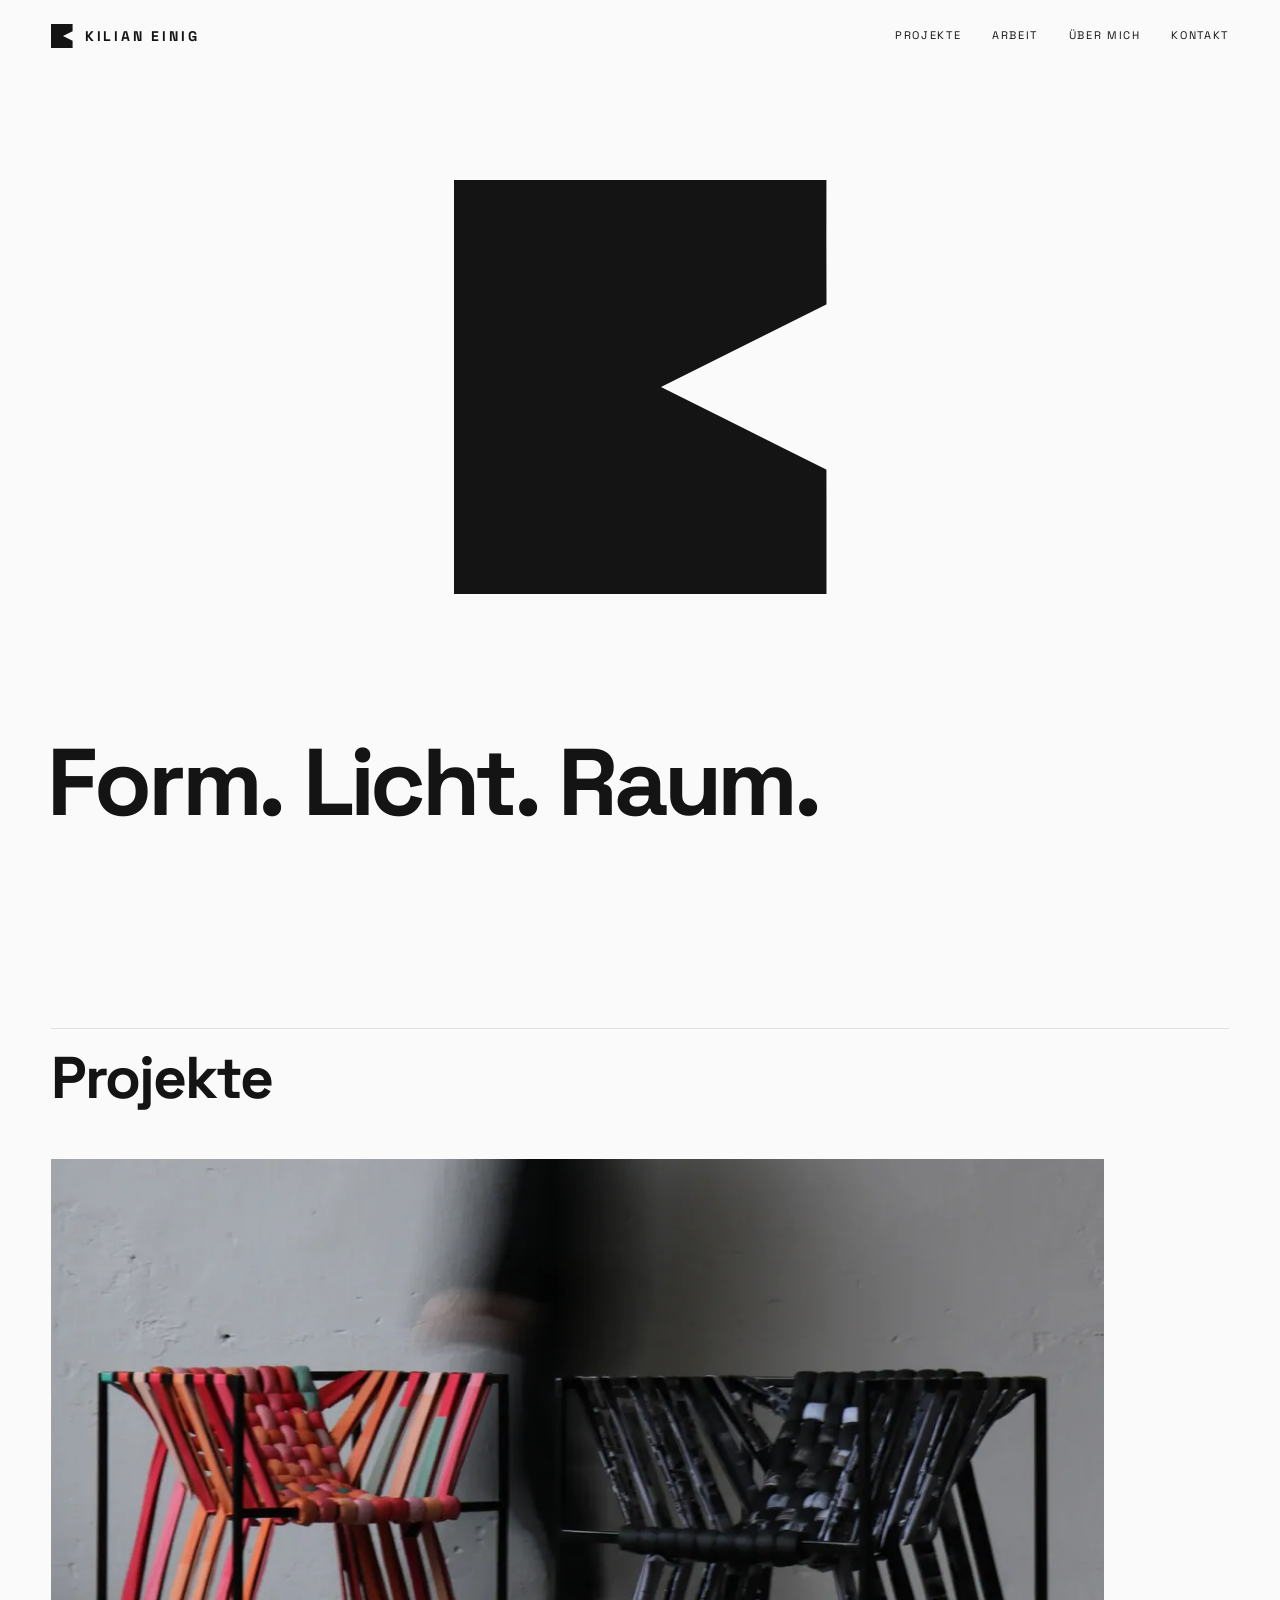
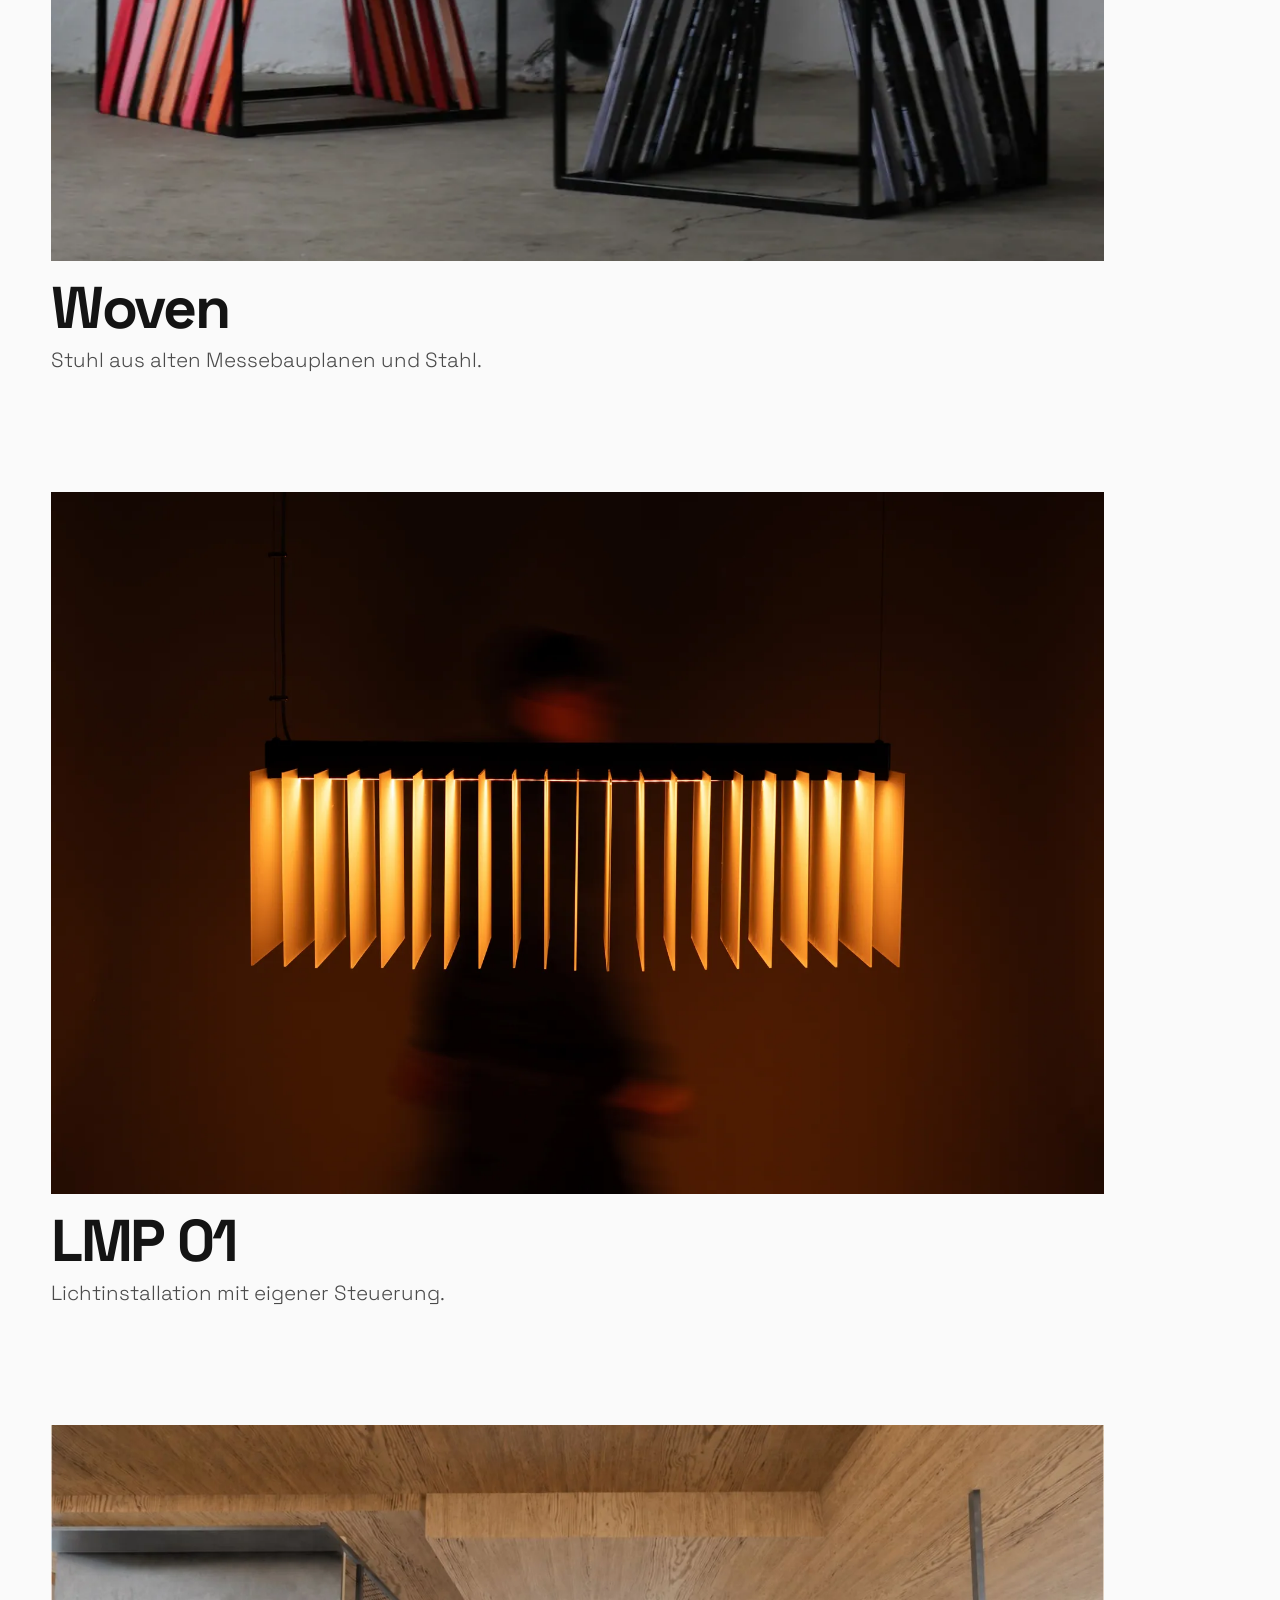
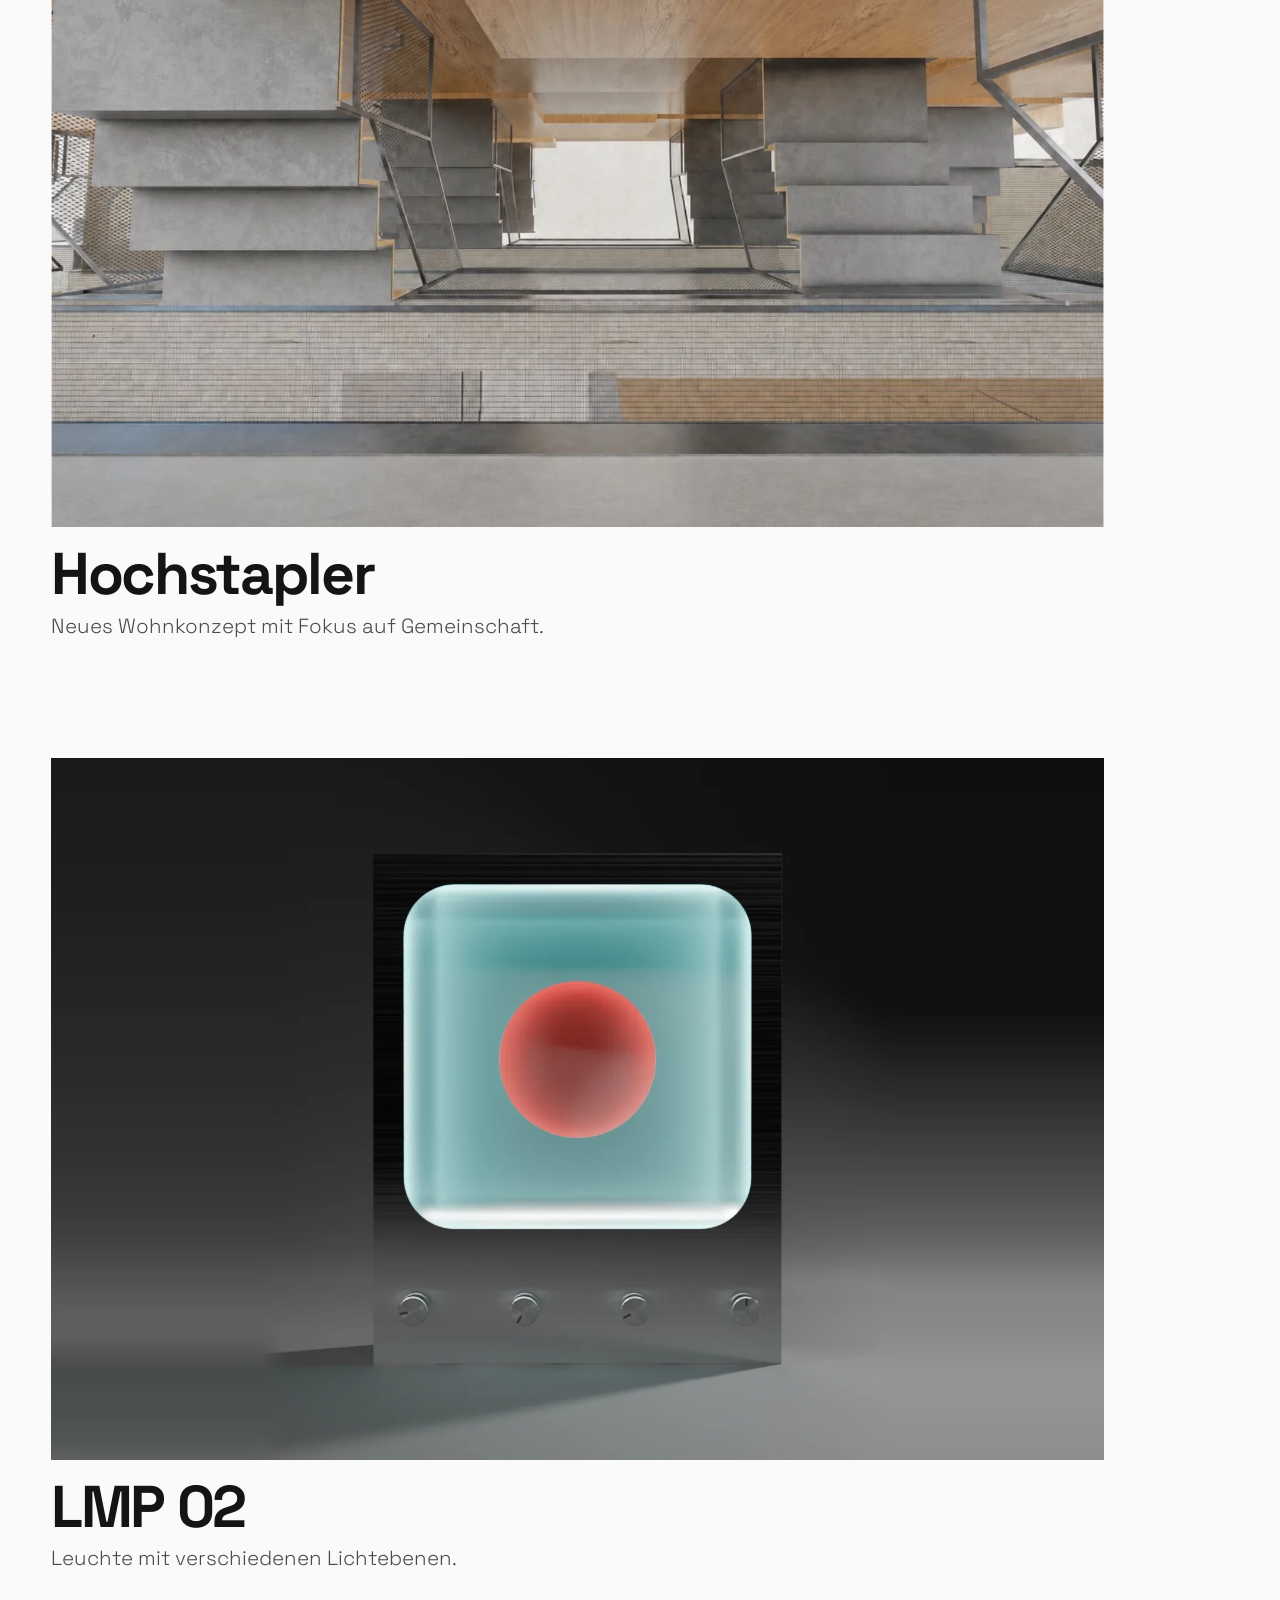
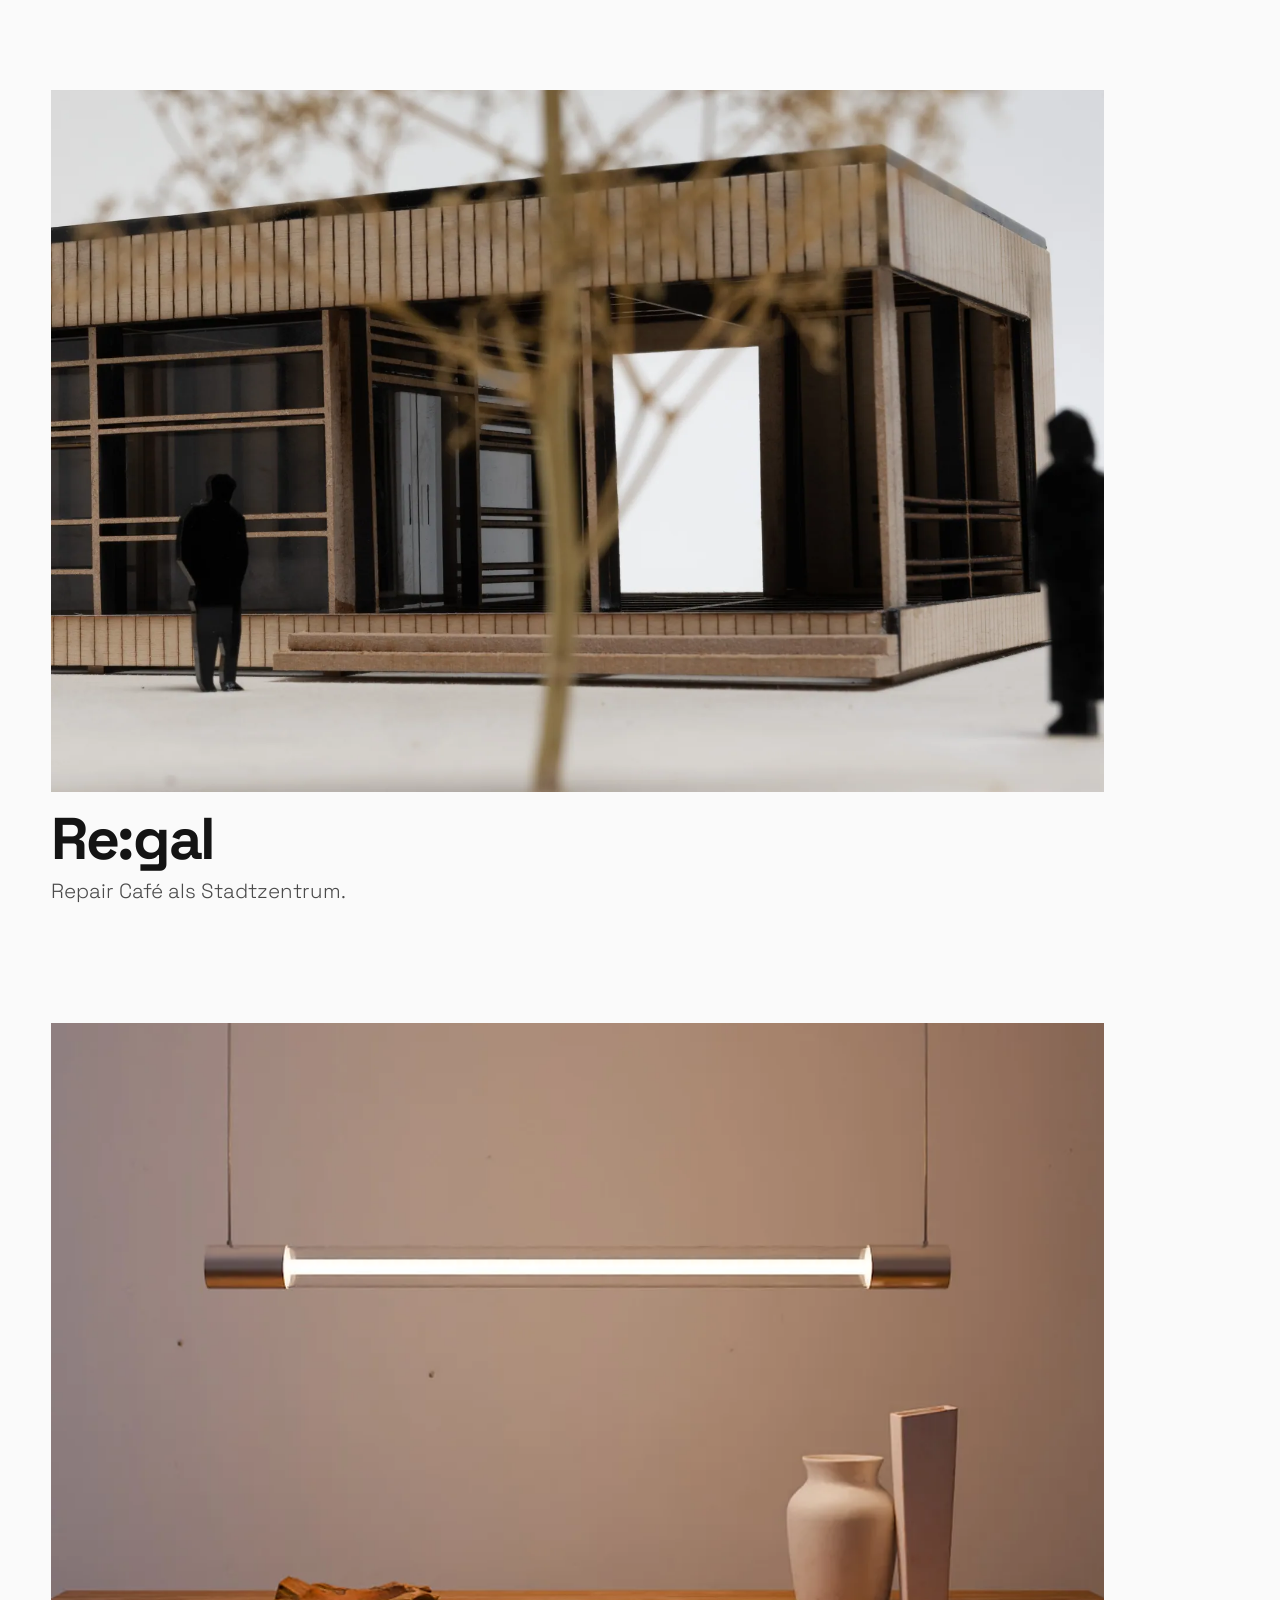
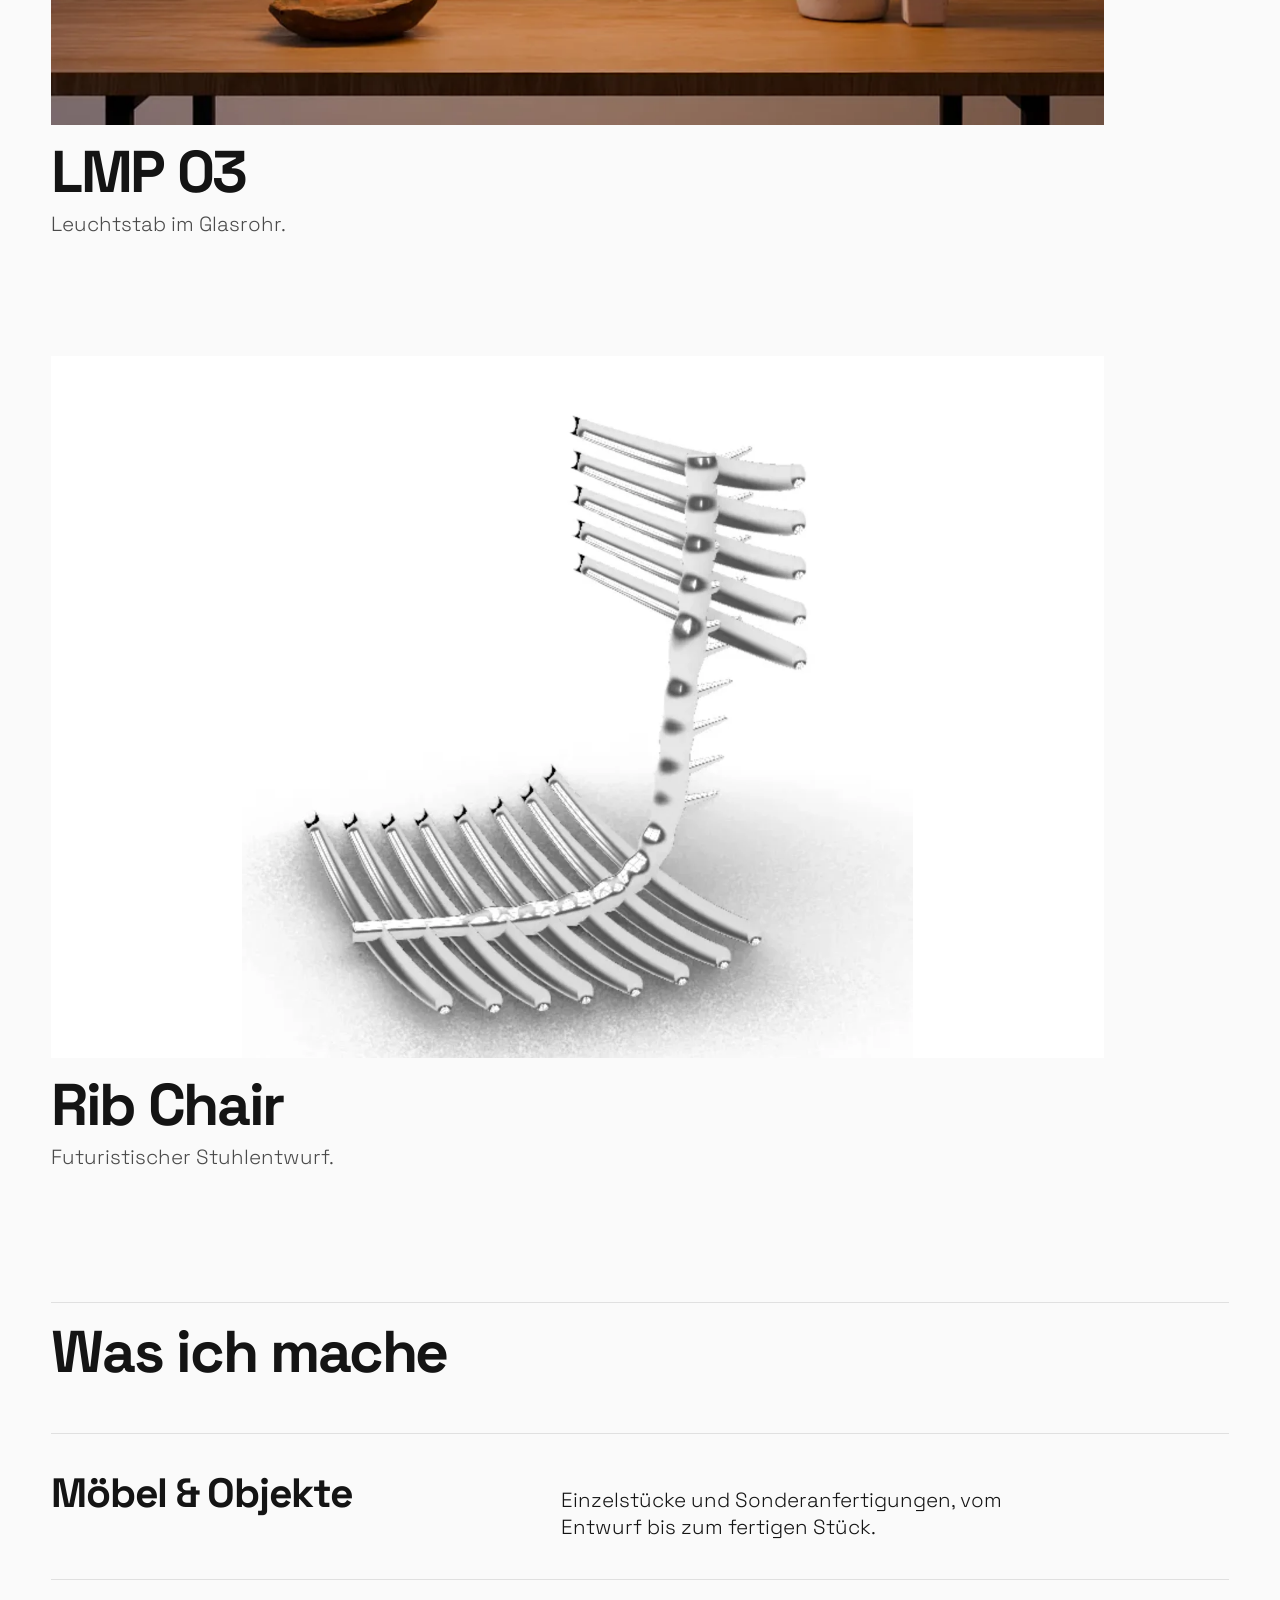
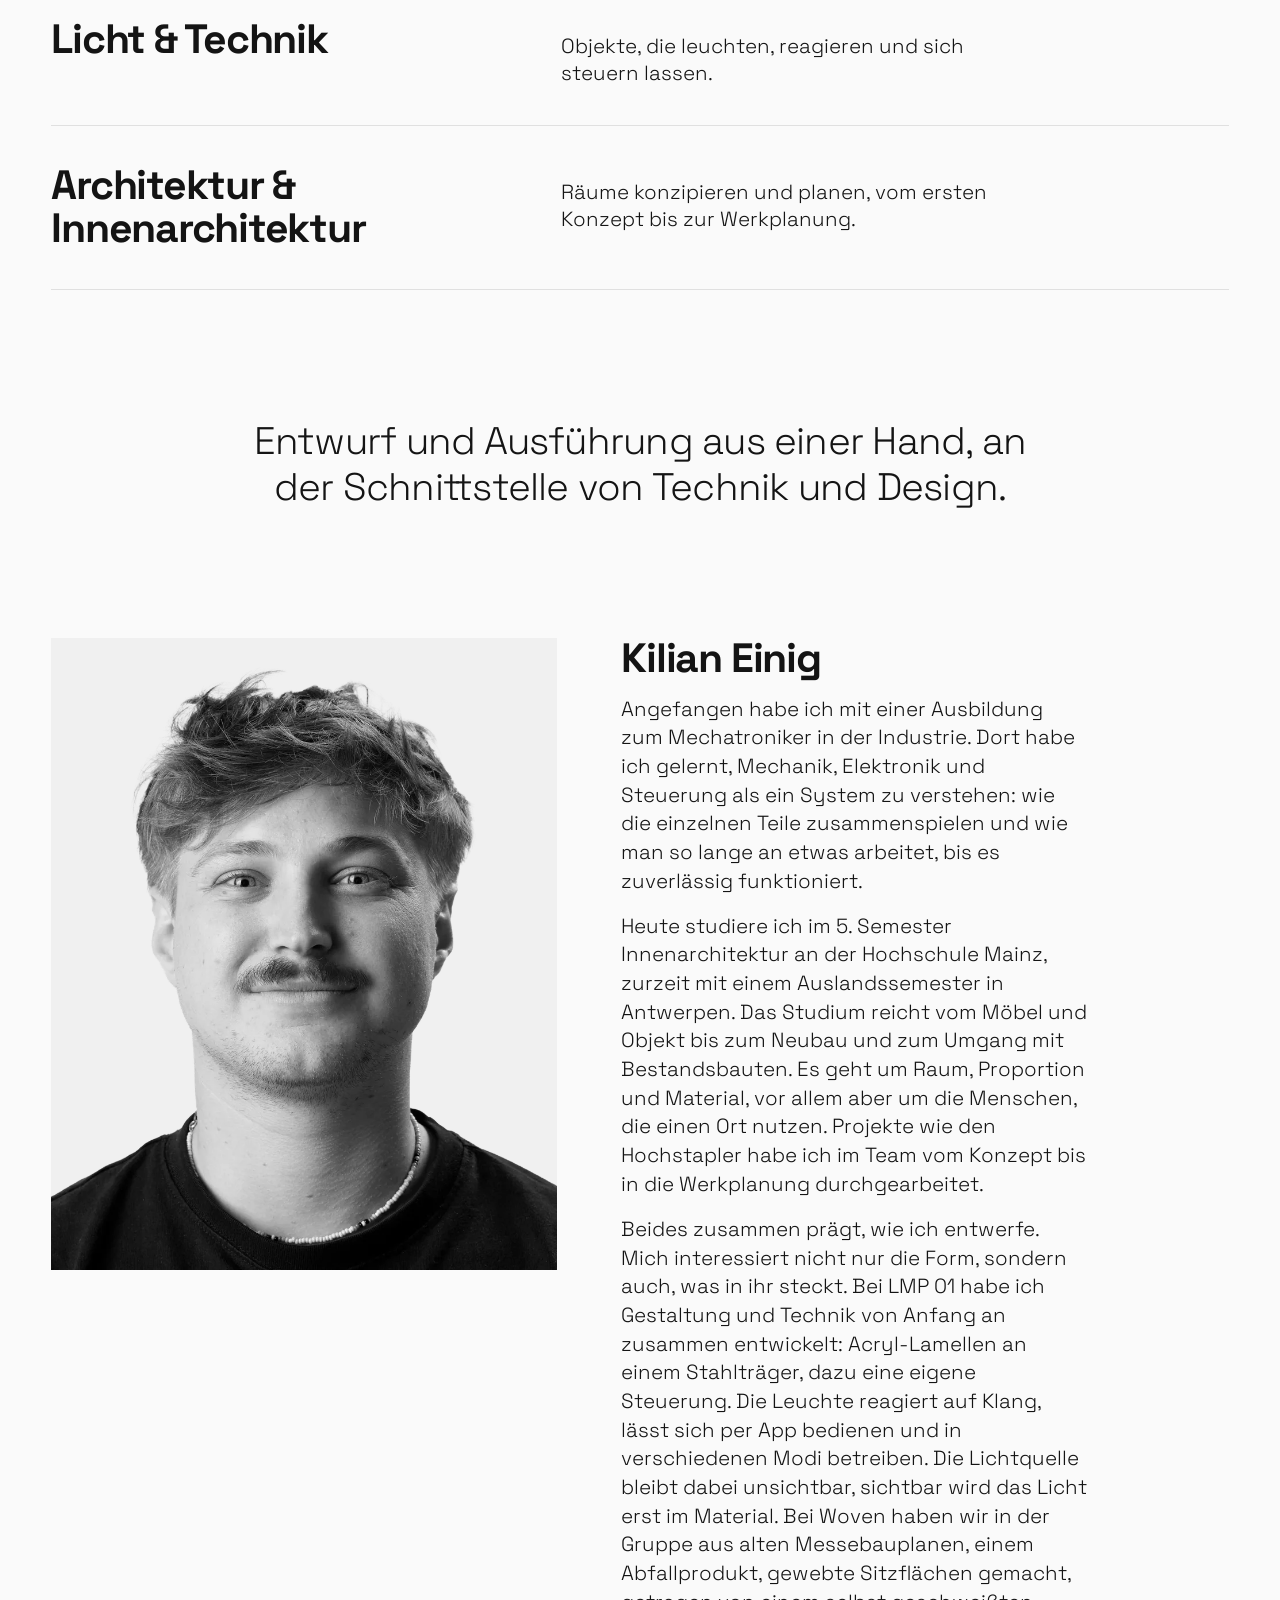
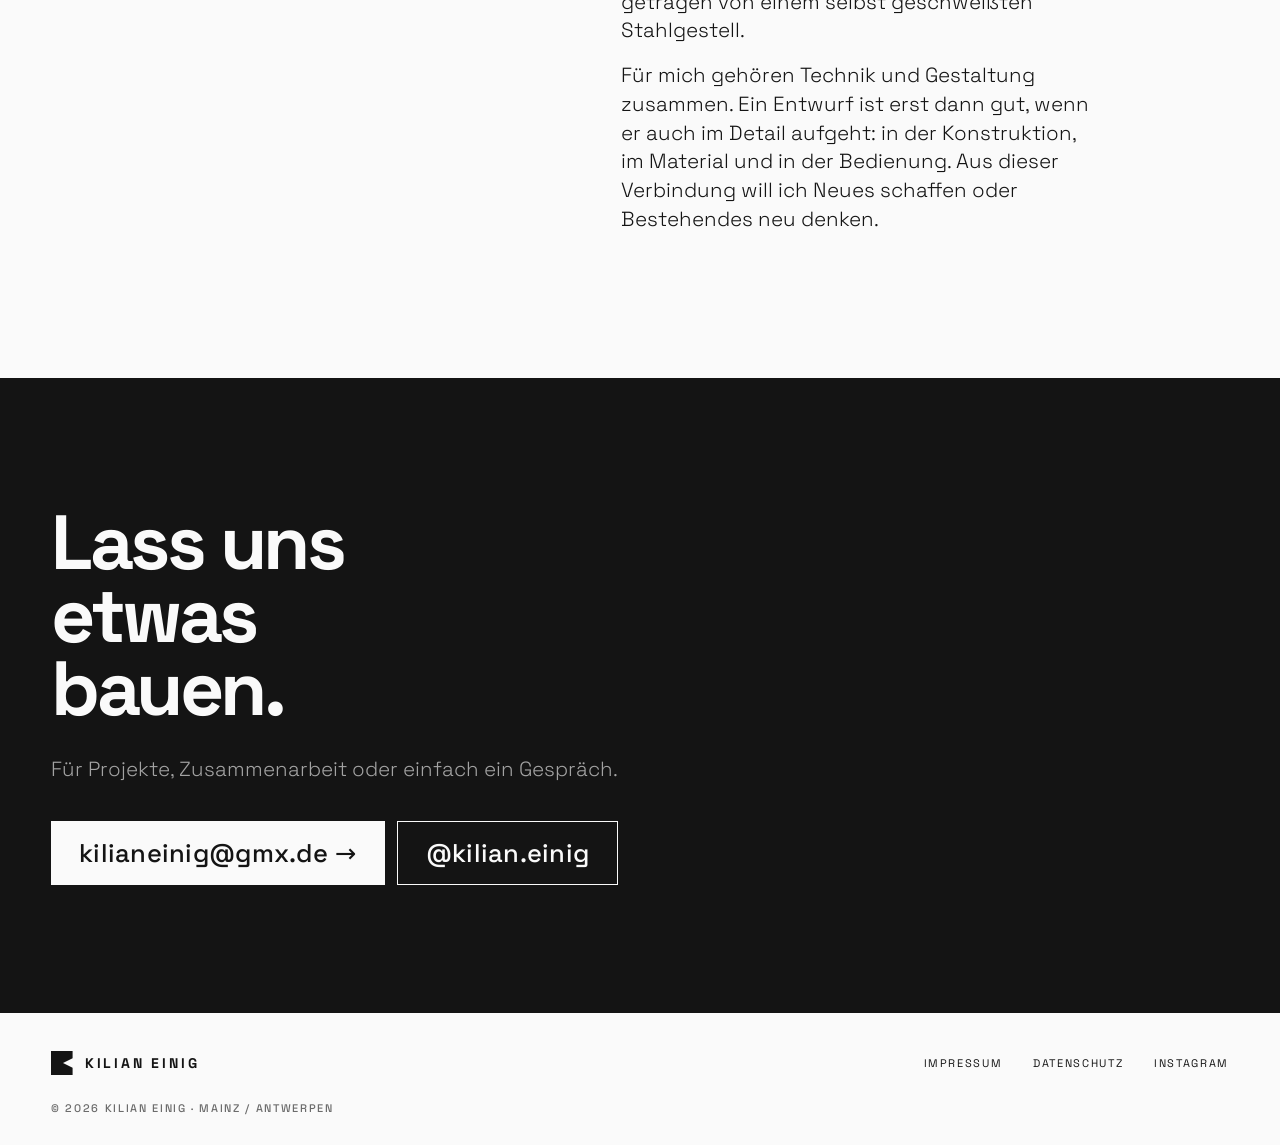
==== index.html @ e7f740f2 "Hauptlogo: Maus deckt eine Chrom-Flaeche unter dem Schwarz auf (Verlauf folgt dem Cursor); kleines L" ====
<!doctype html>
<html lang="de">
<head>
<meta charset="utf-8">
<meta name="viewport" content="width=device-width, initial-scale=1, viewport-fit=cover">
<title>Kilian Einig – Innenarchitektur, Produktdesign & Mechatronik</title>
<meta name="description" content="Kilian Einig – Mechatroniker und Student der Innenarchitektur. Möbel, Leuchten und Räume, vom Entwurf bis ins Detail.">
<link rel="canonical" href="https://kilianeinig.de/">
<meta name="author" content="Kilian Einig">
<meta property="og:type" content="website">
<meta property="og:title" content="Kilian Einig – Innenarchitektur, Produktdesign & Mechatronik">
<meta property="og:url" content="https://kilianeinig.de/">
<meta property="og:site_name" content="Kilian Einig">
<meta property="og:description" content="Möbel, Leuchten und Räume, vom Entwurf bis ins Detail.">
<meta property="og:image" content="https://kilianeinig.de/img/woven-detail.webp">
<meta property="og:locale" content="de_DE">
<meta name="theme-color" content="#FAFAFA">
<meta name="google-site-verification" content="kuIJzWjY-RuJxqAMOksRUJtV9woZFyFK2RjqSHTH9n8">
<link rel="icon" type="image/png" sizes="32x32" href="/img/favicon-32.png?v=3">
<link rel="icon" type="image/png" sizes="192x192" href="/img/icon-192.png?v=3">
<link rel="shortcut icon" href="/favicon.ico?v=3">
<link rel="apple-touch-icon" sizes="180x180" href="/apple-touch-icon.png?v=3">
<link rel="manifest" href="site.webmanifest">
<link rel="preload" href="fonts/SpaceGrotesk-700.woff2" as="font" type="font/woff2" crossorigin>
<script type="application/ld+json">
{"@context":"https://schema.org","@graph":[
{"@type":"WebSite","@id":"https://kilianeinig.de/#website","url":"https://kilianeinig.de/","name":"Kilian Einig","inLanguage":"de"},
{"@type":"Person","@id":"https://kilianeinig.de/#person","name":"Kilian Einig","url":"https://kilianeinig.de/","image":"https://kilianeinig.de/img/portrait.webp","email":"mailto:kilianeinig@gmx.de",
"jobTitle":["Mechatroniker","Student der Innenarchitektur"],
"description":"Mechatroniker und Student der Innenarchitektur. Möbel, Leuchten und Räume, vom Entwurf bis ins Detail.",
"knowsAbout":["Innenarchitektur","Produktdesign","Möbeldesign","Lichtdesign","Mechatronik"],
"sameAs":["https://www.instagram.com/kilian.einig/"]}
]}
</script>
<link rel="stylesheet" href="css/style.css">
<noscript><style>.mark-wrap::before,.mark-wrap::after{display:none}</style></noscript>
</head>
<body data-page="home">
<a class="skip" href="#main">Zum Inhalt springen</a>

<header class="nav" id="top">
  <div class="wrap nav-in">
    <a class="brand" href="#start" aria-label="Kilian Einig, nach oben"><svg viewBox="10 10 90 100" aria-hidden="true"><defs><linearGradient id="chrome" gradientUnits="userSpaceOnUse" x1="10" y1="18" x2="96" y2="104"><stop offset="0" stop-color="#8a929c"/><stop offset=".12" stop-color="#eef3f8"/><stop offset=".24" stop-color="#9fb3c6"/><stop offset=".35" stop-color="#ffffff"/><stop offset=".46" stop-color="#7f8a96"/><stop offset=".55" stop-color="#dcc6e8"/><stop offset=".63" stop-color="#eef3f8"/><stop offset=".74" stop-color="#8f9aa6"/><stop offset=".86" stop-color="#ffffff"/><stop offset="1" stop-color="#aab6c2"/><animateTransform attributeName="gradientTransform" type="translate" from="-55 0" to="55 0" dur="2.6s" repeatCount="indefinite"/></linearGradient></defs><path d="M10,10 H100 V40 L60,60 L100,80 V110 H10 Z"/></svg><span>Kilian Einig</span></a>
    <nav class="links" aria-label="Hauptnavigation"><ul>
      <li><a href="projekte.html">Projekte</a></li>
      <li><a href="#arbeit">Arbeit</a></li>
      <li><a href="#ueber">Über mich</a></li>
      <li><a href="#kontakt">Kontakt</a></li>
    </ul></nav>
  </div>
</header>

<main id="main">
  <!-- 1 · Auftakt -->
  <section class="hero" id="start" aria-labelledby="h-hero">
    <div class="hero-img" id="hero-img">
      <span class="mark-wrap"><svg class="hero-mark" viewBox="10 10 90 100" role="img" aria-label="Logo von Kilian Einig"><defs><radialGradient id="reveal" gradientUnits="userSpaceOnUse" cx="-200" cy="-200" r="30"><stop offset="0" stop-color="#000"/><stop offset=".5" stop-color="#000"/><stop offset="1" stop-color="#fff"/></radialGradient><mask id="revealMask"><rect x="10" y="10" width="90" height="100" fill="url(#reveal)"/></mask></defs><path d="M10,10 H100 V40 L60,60 L100,80 V110 H10 Z" fill="url(#chrome)"/><path class="hm-cover" d="M10,10 H100 V40 L60,60 L100,80 V110 H10 Z" mask="url(#revealMask)"/></svg></span>
    </div>
    <div class="wrap hero-body">
      <div class="hero-copy">
        <h1 id="h-hero"><span class="vh">Kilian Einig – </span><span class="ln">Form.</span><span class="ln">Licht.</span><span class="ln">Raum.</span></h1>
      </div>
    </div>
  </section>

  <!-- 2 · Projekte -->
  <section class="sec wrap" id="projekte" aria-labelledby="h-projekte">
    <h2 class="rule-title" id="h-projekte">Projekte</h2>
    <div class="stack" id="works"></div>
  </section>

  <!-- 3 · Was ich mache -->
  <section class="sec wrap" id="arbeit" aria-labelledby="h-arbeit">
    <h2 class="rule-title" id="h-arbeit">Was ich mache</h2>
    <ul class="felder" id="felder"></ul>
  </section>

  <!-- 4 · Über mich -->
  <section class="sec wrap" id="ueber" aria-labelledby="h-ueber">
    <h2 class="vh" id="h-ueber">Über mich</h2>
    <blockquote class="quote" id="zitat"></blockquote>
    <div class="about">
      <figure><img src="img/portrait.webp" alt="Porträt von Kilian Einig in Schwarzweiß" width="1600" height="1101" loading="lazy" decoding="async"></figure>
      <div class="about-copy">
        <h3>Kilian Einig</h3>
        <div id="about-text"></div>
      </div>
    </div>
  </section>
</main>



<!-- 8 · Kontakt -->
<section class="contact" id="kontakt" aria-labelledby="h-kontakt">
  <div class="wrap">
    <h2 id="h-kontakt"><span class="w">Lass</span> <span class="w">uns</span><br><span class="w">etwas</span><br><span class="w">bauen.</span></h2>
    <p class="contact-sub">Für Projekte, Zusammenarbeit oder einfach ein Gespräch.</p>
    <div class="contact-links">
      <a class="btn btn-light mail" id="mail" href="mailto:kilianeinig@gmx.de">kilianeinig@gmx.de →</a>
      <a class="btn btn-ghost" data-insta="name" href="https://www.instagram.com/kilian.einig/" target="_blank" rel="noopener">@kilian.einig</a>
    </div>
  </div>
</section>

<!-- 9 · Fuß -->
<footer class="foot">
  <div class="wrap foot-in">
    <a class="brand" href="#start"><svg viewBox="10 10 90 100" aria-hidden="true"><path d="M10,10 H100 V40 L60,60 L100,80 V110 H10 Z"/></svg><span>Kilian Einig</span></a>
    <nav class="links legal" aria-label="Rechtliches"><ul>
      <li><a href="impressum.html">Impressum</a></li>
      <li><a href="datenschutz.html">Datenschutz</a></li>
      <li><a data-insta href="https://www.instagram.com/kilian.einig/" target="_blank" rel="noopener">Instagram</a></li>
    </ul></nav>
  </div>
  <p class="wrap foot-line label muted" id="foot"></p>
</footer>

<script src="js/vendor/lenis.min.js"></script>
<script src="js/data.js"></script>
<script src="js/dims.js"></script>
<script src="js/main.js"></script>
</body>
</html>
---- css/style.css ----
/* =========================================================
   Kilian Einig
   Schwarz und Weiß, keine Akzentfarbe. Tiefe entsteht nur aus Schriftgröße und Abstand.
   Eine Schrift: Space Grotesk (lokal, SIL OFL). Das Logo ist die Kerbe.
   ========================================================= */
@font-face{font-family:'Space Grotesk';src:url(../fonts/SpaceGrotesk-300.woff2) format('woff2');font-weight:300;font-display:swap}
@font-face{font-family:'Space Grotesk';src:url(../fonts/SpaceGrotesk-400.woff2) format('woff2');font-weight:400;font-display:swap}
@font-face{font-family:'Space Grotesk';src:url(../fonts/SpaceGrotesk-500.woff2) format('woff2');font-weight:500;font-display:swap}
@font-face{font-family:'Space Grotesk';src:url(../fonts/SpaceGrotesk-700.woff2) format('woff2');font-weight:700;font-display:swap}

:root{
  color-scheme:light;
  --paper:#FAFAFA;      /* Grund */
  --ink:#141414;        /* Schrift, Flächen, Logo */
  --surface:#F0F0F0;    /* Bildgrund vor dem Laden */
  --graphite:#4A4A4A;   /* Fließtext zweite Ebene */
  --stone:#6B6B6B;      /* gedämpfte Labels, 5:1 auf Grund */
  --rule:#E0E0E0;       /* Haarlinien */
  --mist:var(--surface);
  --stage:#141414; --on-stage:#FAFAFA; --on-stage-dim:#A3A3A3;
  --sans:'Space Grotesk',system-ui,-apple-system,'Segoe UI',sans-serif;
  --mono:var(--sans);
  --fs-hero:clamp(56px,8vw,128px);
  --fs-h2:clamp(36px,4.6vw,72px);
  --fs-row:clamp(28px,3.2vw,48px);
  --fs-lead:clamp(19px,1.6vw,24px);
  --fs-body:17px; --fs-small:15px; --fs-meta:11px;
  --gutter:max(16px,4vw); --max:1440px;
  --space-m:clamp(32px,4vw,56px); --space-l:clamp(88px,10vw,160px);
  --ease:cubic-bezier(.16,1,.3,1); --t-ui:200ms;
  --header-h:72px;
}

*{box-sizing:border-box}
html{-webkit-text-size-adjust:100%;scroll-behavior:smooth;scroll-padding-top:var(--header-h)}
html.lenis{scroll-behavior:auto}
body{margin:0;background:var(--paper);color:var(--ink);font:400 var(--fs-body)/1.6 var(--sans);-webkit-font-smoothing:antialiased;overflow-x:hidden}
img,video{display:block;max-width:100%;height:auto}
a{color:inherit}
button{font:inherit;color:inherit}
:focus-visible{outline:2px solid var(--ink);outline-offset:3px}
.wrap{max-width:var(--max);margin:0 auto;padding-left:max(var(--gutter),env(safe-area-inset-left,0px));padding-right:max(var(--gutter),env(safe-area-inset-right,0px))}
.vh{position:absolute;width:1px;height:1px;overflow:hidden;clip:rect(0 0 0 0);white-space:nowrap}
.skip{position:absolute;left:-999px;top:8px;background:var(--ink);color:var(--paper);padding:10px 14px;z-index:30}
.skip:focus{left:8px}
.label,.meta{font:500 var(--fs-meta)/1.4 var(--sans);text-transform:uppercase;letter-spacing:.15em}
.muted{color:var(--stone)}

/* ---------- Kopfleiste ---------- */
.nav{position:fixed;top:0;left:0;right:0;z-index:20;transition:background 300ms var(--ease),border-color 300ms var(--ease);border-bottom:1px solid transparent}
.nav.scrolled{background:rgba(250,250,250,.94);backdrop-filter:blur(12px);-webkit-backdrop-filter:blur(12px);border-bottom-color:var(--rule)}
body:not([data-page="home"]) .nav{position:sticky;background:rgba(250,250,250,.94);backdrop-filter:blur(12px);-webkit-backdrop-filter:blur(12px)}
.nav-in{height:var(--header-h);display:flex;align-items:center;gap:clamp(16px,3vw,40px)}
.brand{display:inline-flex;align-items:center;gap:12px;margin-right:auto;text-decoration:none;font-weight:700;text-transform:uppercase;letter-spacing:.2em;font-size:14px;min-height:44px}
.brand svg{height:24px;width:auto;fill:currentColor;flex:none}
/* Chrom beim Darüberfahren: das Logo wird zur Spiegelfolie, ein Lichtstreifen wandert hindurch */

.links ul{display:flex;gap:clamp(16px,2.4vw,36px);list-style:none;margin:0;padding:0}
.links a{position:relative;display:inline-flex;align-items:center;min-height:44px;text-decoration:none;font-size:11px;font-weight:400;text-transform:uppercase;letter-spacing:.15em}
.links a::after{content:"";position:absolute;left:0;right:.15em;bottom:12px;height:1px;background:currentColor;transform:scaleX(0);transform-origin:left;transition:transform 300ms var(--ease)}
.links a:hover::after,.links a[aria-current]::after{transform:scaleX(1)}
@media (max-width:860px){.nav .links li:not(:first-child):not(:last-child){display:none}.nav-in{gap:20px}}
@media (max-width:420px){.brand{letter-spacing:.14em;font-size:12px;gap:10px}.brand svg{height:20px}.nav-in{gap:16px}}

/* ---------- Auftakt ----------
   Bild unter der Kopfleiste, darunter Überschrift und Kerbe auf einer Linie. Alles passt in den ersten Bildschirm. */
.hero{min-height:100svh;display:flex;flex-direction:column;padding-top:var(--header-h)}
.hero-img{position:relative;flex:1 1 auto;min-height:280px;max-height:70svh;background:var(--paper);overflow:hidden}
/* Auftakt: groß nur das Logo, das sich von der Mitte aus öffnet. Der Name steht schon in der Kopfzeile. */
.hero-img{display:grid;place-items:center}
.hero-mark{display:block;height:clamp(150px,46svh,440px);width:auto;fill:var(--ink)}
.hm-cover{fill:var(--ink)}
/* Zwei Blenden in Papierfarbe geben das Logo von der Mitte aus frei (nur transform, läuft flüssig) */
.mark-wrap{position:relative;display:block}
.mark-wrap::before,.mark-wrap::after{content:"";position:absolute;z-index:1;left:-8%;right:-8%;height:calc(58% + 2px);background:var(--paper);transform:scaleY(0);will-change:transform}
.mark-wrap::before{top:-8%;transform-origin:50% 0}
.mark-wrap::after{bottom:-8%;transform-origin:50% 100%}
.hero-pause{position:absolute;z-index:2;right:max(var(--gutter),env(safe-area-inset-right,0px));bottom:16px;min-height:44px;padding:0 14px;border:1px solid var(--ink);background:var(--paper);cursor:pointer}
.hero-pause:hover{background:var(--ink);color:var(--paper)}
@keyframes settle{from{transform:scale(1.06)}}
.hero-body{display:flex;align-items:stretch;justify-content:space-between;gap:24px;padding-top:clamp(16px,2vw,24px);padding-bottom:clamp(28px,4vw,56px);width:100%}
.hero-copy{min-width:0;display:flex;flex-direction:column}
.hero .label{margin:0}
.hero h1{margin:14px 0 0 -.04em;font-size:clamp(56px,7.4vw,128px);font-weight:700;letter-spacing:-.045em;line-height:.9}
.hero h1 .ln{display:inline-block;margin-right:.22em}
.hero-cta{display:flex;flex-wrap:wrap;align-items:center;gap:16px 28px;margin-top:clamp(20px,2.4vw,32px)}
@media (max-width:760px){
  .hero{min-height:0}
  .hero-img{flex:none;height:46svh;max-height:none}
  .hero-mark{height:min(30svh,64vw)}
  .hero h1 .ln{display:block}
}

.btn{display:inline-flex;align-items:center;min-height:52px;padding:0 24px;background:var(--ink);color:var(--paper);text-decoration:none;font-weight:500;font-size:15px;letter-spacing:.01em;transition:background var(--t-ui),color var(--t-ui)}
.btn:hover{background:#333}
.btn-light{background:var(--paper);color:var(--ink)}
.btn-light:hover{background:#dcdcdc}
.tlink{display:inline-flex;align-items:center;min-height:44px;font-size:15px;text-decoration:underline;text-underline-offset:4px;text-decoration-thickness:1px}
.tlink:hover{text-decoration-thickness:2px}

/* ---------- Abschnitte ---------- */
.sec{padding-block:var(--space-l) 0}
.sec-head{display:flex;flex-wrap:wrap;align-items:baseline;justify-content:space-between;gap:12px 24px;margin-bottom:var(--space-m)}
.sec-head h2,.rule-title{margin:0;font-size:var(--fs-h2);font-weight:700;letter-spacing:-.035em;line-height:1}
.count{margin:0;font-size:var(--fs-lead);font-weight:300}
a.count{font-weight:400}
.rule-title{border-top:1px solid var(--rule);padding-top:20px;margin-bottom:var(--space-m)}

/* ---------- Projekte auf der Startseite: groß, eins nach dem anderen ---------- */
.stack{display:flex;flex-direction:column;gap:clamp(72px,9vw,140px)}
.big{display:block;text-decoration:none}
.big-ph{position:relative;overflow:hidden;background:var(--surface);aspect-ratio:3 / 2;width:min(100%,calc(78svh * 1.5))}
.big-ph img{width:100%;height:100%;transition:transform 900ms var(--ease)}
.big:hover .big-ph img{transform:scale(1.03)}
.big-cap{display:grid;row-gap:6px;padding-top:18px;width:min(100%,calc(78svh * 1.5))}
.big-cap h3{margin:0;font-size:var(--fs-h2);font-weight:700;letter-spacing:-.04em;line-height:1}
.big-kurz{margin:0;font-weight:300;font-size:var(--fs-lead);color:var(--graphite)}
.big:hover h3{text-decoration:underline;text-decoration-thickness:3px;text-underline-offset:6px}

/* ---------- Was ich mache: Titel und ein starker Satz ---------- */
.felder{list-style:none;margin:0;padding:0}
.feld{display:grid;grid-template-columns:minmax(0,5fr) minmax(0,7fr);gap:12px 32px;align-items:baseline;padding-block:clamp(28px,3vw,44px);border-bottom:1px solid var(--rule)}
.felder .feld:first-child{border-top:1px solid var(--rule)}
.feld h3{margin:0;font-size:var(--fs-row);font-weight:700;letter-spacing:-.03em;line-height:1.05}
.feld-text{margin:0;font-size:var(--fs-lead);font-weight:300;line-height:1.3;max-width:34ch}
@media (max-width:760px){.feld{grid-template-columns:1fr}}

/* ---------- Über mich ---------- */
.quote{margin:0 auto var(--space-l);max-width:800px;text-align:center}
.quote p{margin:0;font-size:clamp(28px,3vw,48px);font-weight:300;letter-spacing:-.02em;line-height:1.2;text-wrap:balance}
.about{display:grid;grid-template-columns:minmax(0,5fr) minmax(0,6fr);gap:clamp(24px,5vw,80px);align-items:start}
.about figure{margin:0;background:var(--surface)}
.about figure img{width:100%;aspect-ratio:4/5;object-fit:cover;object-position:59% 30%;filter:grayscale(1)}
.about-copy h3{margin:0 0 16px;font-size:var(--fs-row);font-weight:700;letter-spacing:-.03em;line-height:1}
.about-copy p{margin:0 0 .8em;font-weight:300;font-size:var(--fs-lead);line-height:1.4;max-width:36ch}
.chips-title{margin:28px 0 10px}
.chips{display:flex;flex-wrap:wrap;gap:8px;list-style:none;margin:0;padding:0}
.chips li{border:1px solid var(--ink);padding:9px 14px}
@media (max-width:760px){.about{grid-template-columns:1fr}}

/* ---------- Projektübersicht ---------- */
.ov-head{display:flex;flex-wrap:wrap;align-items:baseline;justify-content:space-between;gap:12px 24px;padding-block:clamp(40px,6vw,88px) var(--space-m)}
.ov-head h1{margin:0;font-size:clamp(56px,9vw,148px);font-weight:700;letter-spacing:-.05em;line-height:.9}
.overview{display:grid;grid-template-columns:repeat(3,minmax(0,1fr));gap:clamp(32px,4vw,56px) 24px;padding-bottom:var(--space-l)}
.tile{display:block;text-decoration:none;min-width:0}
.tile-ph{position:relative;aspect-ratio:3 / 2;overflow:hidden;background:var(--surface)}
.tile-ph img{width:100%;height:100%;transition:transform 700ms var(--ease)}
.tile:hover .tile-ph img{transform:scale(1.04)}
.tile-cap{display:flex;justify-content:space-between;align-items:baseline;gap:12px;padding-top:14px}
.tile-cap h2,.tile-cap h3{margin:0;font-size:clamp(22px,2vw,30px);font-weight:700;letter-spacing:-.03em;line-height:1.1}
.tile-cap .label{margin:0;white-space:nowrap}
.tile-kurz{margin:6px 0 0;font-weight:300;color:var(--graphite)}
.tile:hover h2,.tile:hover h3{text-decoration:underline;text-decoration-thickness:2px;text-underline-offset:4px}
@media (max-width:900px){.overview{grid-template-columns:repeat(2,minmax(0,1fr))}}
@media (max-width:520px){#works.overview{grid-template-columns:1fr;gap:40px}#works .tile-cap{flex-direction:row;align-items:baseline}#works .tile-cap h3{font-size:22px}#works .tile-kurz{font-size:16px}
.overview{gap:28px 12px}.tile-cap{flex-direction:column;gap:4px;padding-top:10px}.tile-cap h2,.tile-cap h3{font-size:19px}.tile-kurz{font-size:14px}}

/* ---------- Kontakt ---------- */
.contact{background:var(--ink);color:var(--paper);padding-block:var(--space-l);margin-top:var(--space-l)}
.contact h2{margin:0;font-size:clamp(48px,6vw,96px);font-weight:700;letter-spacing:-.045em;line-height:.95}
.contact h2 .w{display:inline-block}
.contact-sub{margin:28px 0 36px;font-weight:300;font-size:var(--fs-lead);color:var(--on-stage-dim)}
.contact-links{display:flex;flex-wrap:wrap;gap:12px}
.btn-ghost{background:transparent;color:var(--paper);border:1px solid var(--paper);min-height:64px;padding:0 28px;font-size:clamp(18px,2vw,26px)}
.btn-ghost:hover{background:var(--paper);color:var(--ink)}
.contact .mail{min-height:64px;padding:0 28px;font-size:clamp(18px,2vw,26px);overflow-wrap:anywhere}
.contact :focus-visible{outline-color:var(--paper)}

/* ---------- Fuß ---------- */
.foot{background:var(--paper)}
.foot-in{display:flex;flex-wrap:wrap;align-items:center;justify-content:space-between;gap:12px 32px;padding-block:28px 8px}
.foot .brand{margin-right:0}
.foot-line{margin:0 auto;padding-block:8px 28px}

/* ---------- Projektseite ---------- */
.pp-head{padding-block:clamp(24px,4vw,56px) var(--space-m)}
.pp-kurz{font-weight:300}
.back{display:inline-flex;align-items:center;min-height:44px;font-size:var(--fs-small);color:var(--graphite);text-decoration:none}
.back:hover{color:var(--ink);text-decoration:underline}
.pp-title{margin:clamp(12px,2vw,24px) 0 0 -.04em;font-size:clamp(56px,11vw,176px);font-weight:700;letter-spacing:-.06em;line-height:.88;overflow:hidden;padding-bottom:.04em;overflow-wrap:anywhere}
.pp-title>span{display:inline-block}
.pp-kurz{margin:clamp(12px,2vw,24px) 0 0;font-size:var(--fs-lead);line-height:1.3;color:var(--graphite);max-width:40ch}
.pp-hero{margin:0;position:relative;background:var(--paper);overflow:hidden}
.pp-hero img{width:100%;max-height:86svh;object-fit:contain}
.pp-hero.light{background:var(--paper)}
.pp-hero.light img{object-fit:contain}
.blabel{position:absolute;left:12px;top:12px;background:var(--paper);padding:6px 8px;z-index:1}
.pp-body{display:grid;grid-template-columns:minmax(0,4fr) minmax(0,7fr);gap:var(--space-m) clamp(24px,5vw,80px);padding-block:var(--space-l);align-items:start}
.pp-body dl{margin:0}
.pp-body dl div{border-top:1px solid var(--ink);padding:10px 0 18px}
.pp-body dt{color:var(--stone)}
.pp-body dd{margin:4px 0 0;font-size:var(--fs-small);line-height:1.45}
.pp-body .txt p{margin:0 0 1em;max-width:62ch}
.pp-body .txt p:first-child{font-size:clamp(19px,1.6vw,23px);line-height:1.45;letter-spacing:-.01em}
.pp-body .hinweis{font-size:var(--fs-small);color:var(--graphite)}
@media (max-width:760px){.pp-body{grid-template-columns:1fr}.pp-body .txt{order:-1}}

.steps{list-style:none;margin:0 0 var(--space-l);padding:0;display:grid;grid-template-columns:repeat(3,minmax(0,1fr));gap:24px}
.steps li{min-width:0}
.steps img{width:100%;aspect-ratio:4/5;object-fit:cover;background:var(--mist)}
.steps h3{margin:14px 0 6px;font-size:clamp(22px,2vw,28px);font-weight:500;letter-spacing:-.025em;line-height:1.1}
.steps h3 span{font:400 var(--fs-meta)/1 var(--mono);color:var(--stone);margin-right:10px;vertical-align:middle}
.steps p{margin:0;font-size:var(--fs-small);color:var(--graphite);max-width:36ch}
@media (max-width:760px){.steps{grid-template-columns:1fr;gap:var(--space-m)}}

.gal{display:grid;grid-template-columns:repeat(2,minmax(0,1fr));gap:24px;align-items:start;padding-bottom:var(--space-l)}
.gal figure{margin:0;min-width:0}
.gal figure.wide{grid-column:1 / -1}
.gal button{display:block;width:100%;padding:0;border:0;background:var(--mist);cursor:zoom-in;overflow:hidden}
.gal img,.gal video{width:100%}
.gal figcaption{margin-top:10px;font-size:var(--fs-small);color:var(--stone)}
@media (max-width:760px){.gal{grid-template-columns:1fr}}

dialog.lb{padding:0;border:0;background:transparent;max-width:none;max-height:none;width:100vw;height:100svh;margin:0}
dialog.lb::backdrop{background:rgba(8,7,6,.94)}
dialog.lb[open]{display:grid;place-items:center}
dialog.lb img{max-width:min(94vw,1800px);max-height:84svh;width:auto;height:auto;object-fit:contain}
dialog.lb p{color:var(--on-stage-dim);margin:14px 16px 0;text-align:center}
dialog.lb .x{position:fixed;right:16px;top:16px;min-width:44px;min-height:44px;padding:0 14px;border:1px solid var(--on-stage);background:transparent;color:var(--on-stage);cursor:pointer}
dialog.lb .x:focus-visible{outline-color:var(--on-stage)}

/* Bühne für die Licht-Projekte */
.stage-dark{background:var(--stage);color:var(--on-stage);position:relative;overflow:hidden}
.lamellen{height:clamp(360px,52vw,620px);touch-action:pan-y;cursor:crosshair;margin-bottom:var(--space-l)}
.lamellen canvas{position:absolute;inset:0;width:100%;height:100%}
.lamellen .hint{position:absolute;left:clamp(16px,3vw,32px);bottom:clamp(16px,3vw,28px);margin:0;font-size:var(--fs-small);color:var(--on-stage-dim)}
.konfig{display:grid;grid-template-columns:minmax(0,7fr) minmax(0,5fr);background:var(--stage);color:var(--on-stage)}
.konfig .view{position:relative;aspect-ratio:4/5;width:min(100%,calc(84svh * .8));justify-self:center}
.konfig canvas,.konfig .view img{position:absolute;inset:0;width:100%;height:100%;object-fit:cover}
.konfig canvas{opacity:0;transition:opacity .8s}
.konfig.ready canvas{opacity:1}
.konfig.ready .view img{visibility:hidden}
.konfig .panel{padding:clamp(24px,3.4vw,48px);display:flex;flex-direction:column;justify-content:space-between;gap:36px;min-width:0}
.konfig .ptitle{margin:0;font-size:clamp(22px,2.2vw,30px);font-weight:500;letter-spacing:-.025em;line-height:1.15}
.konfig .psub{margin:10px 0 0;color:var(--on-stage-dim);font-size:var(--fs-small)}
.knobs{display:grid;grid-template-columns:repeat(4,minmax(0,1fr));gap:12px 10px}
.kn{display:flex;flex-direction:column;align-items:center;gap:10px;text-align:center}
.knob{position:relative;width:clamp(56px,6vw,80px);aspect-ratio:1;border-radius:50%;background:#1a1816;border:1px solid #3a3733;cursor:grab;touch-action:none}
.knob::before{content:"";position:absolute;inset:14%;border-radius:50%;background:radial-gradient(circle at 35% 30%,#f2f2f3,#a9abae 70%,#8e9093)}
.knob::after{content:"";position:absolute;left:calc(50% - 1.5px);top:16%;width:3px;height:26%;background:#111;transform-origin:50% 128%;transform:rotate(var(--rot,0deg))}
.knob:active{cursor:grabbing}
.knob:focus-visible{outline:2px solid var(--on-stage);outline-offset:4px}
.kn .lab{font-size:13px;line-height:1.25;color:#CFCAC2}
.kn output{font:400 12px/1 var(--mono);color:var(--on-stage-dim);display:flex;align-items:center;gap:6px;min-height:16px}
.kn.farbe output::before{content:"";width:10px;height:10px;border-radius:50%;background:var(--swatch,#fff)}
.presets{display:flex;flex-wrap:wrap;gap:8px}
.preset{min-height:44px;padding:0 14px;border:1px solid #3a3733;background:transparent;color:var(--on-stage);font-size:var(--fs-small);cursor:pointer;border-radius:999px;transition:border-color var(--t-ui),background var(--t-ui),color var(--t-ui)}
.preset:hover{border-color:#8C877F}
.preset[aria-pressed="true"]{background:var(--on-stage);color:var(--stage);border-color:var(--on-stage)}
.preset:focus-visible{outline:2px solid var(--on-stage);outline-offset:3px}
.konfig .note{margin:14px 0 0;font-size:13px;color:var(--on-stage-dim)}
@media (max-width:900px){.konfig{grid-template-columns:1fr}.konfig .view{width:100%}.knobs{gap:16px 6px}}

.next{display:block;border-top:1px solid var(--ink);padding:8px 0 var(--space-l);text-decoration:none}
.next span.meta{display:block;color:var(--stone)}
.next strong{display:inline-block;margin-top:12px;font-size:clamp(48px,9vw,148px);font-weight:700;letter-spacing:-.06em;line-height:.9}
.next strong span{display:inline-block;transition:transform 250ms var(--ease)}
.next:hover strong span{transform:translateX(.12em)}

/* Rechtliches */
.legal-page{padding-block:var(--space-m) var(--space-l)}
.legal-page h1{margin:0 0 var(--space-m);font-size:var(--fs-section);font-weight:500;letter-spacing:-.04em;line-height:1}
.legal-body{max-width:68ch}
.legal-body h2{font-size:20px;font-weight:500;letter-spacing:-.01em;margin:2em 0 .4em}


/* ---------- Bewegung ----------
   Auftakt: Bild steht sofort, Text steigt Zeile für Zeile auf, die Kerbe schneidet sich ein.
   Projekte blenden versetzt ein (nur Deckkraft), Kontakt-Überschrift wird Wort für Wort aufgedeckt.
   Seitenwechsel blendet über. Nichts davon bei reduzierter Bewegung. */
@media (prefers-reduced-motion:no-preference){
  /* Auftakt startet erst, wenn Schrift und Seite bereit sind (html.ready), damit kein Bild ruckelt */
  .mark-wrap::before,.mark-wrap::after{animation:blendOpen 1700ms 150ms cubic-bezier(.65,0,.35,1) both;animation-play-state:paused}
  .hero-mark{animation:markSettle 2200ms 150ms cubic-bezier(.22,1,.36,1) both;animation-play-state:paused}
  .hero .ln{animation:riseIn 1300ms cubic-bezier(.22,1,.36,1) both;animation-play-state:paused}
  .hero .ln:nth-child(1){animation-delay:1150ms}
  .hero .ln:nth-child(2){animation-delay:1280ms}
  .hero .ln:nth-child(3){animation-delay:1410ms}
  .ready .mark-wrap::before,.ready .mark-wrap::after,.ready .hero-mark,.ready .hero .ln{animation-play-state:running}
  .pp-title>span{animation:lineUp 900ms 150ms var(--ease) both}
  .pp-kurz,.pp-head .back{animation:riseIn 700ms 400ms var(--ease) both}
  .konfig{animation:clipUp 1100ms 300ms var(--ease) both}
  /* Bilder: weich einblenden und dabei langsam auf Normalgröße zurückgleiten */
  img{transition:opacity 900ms ease}
  img.ld{opacity:0}
  .pp-hero img{transition:opacity 1100ms ease,scale 2000ms cubic-bezier(.22,1,.36,1)}
  .pp-hero img.ld{opacity:0;scale:1.06}
  body{animation:fadeIn 700ms ease backwards}
  html.leaving body{opacity:0;transition:opacity 380ms ease}

  .anim .rv{opacity:0;transition:opacity 700ms ease;transition-delay:var(--d,0ms)}
  .anim .work.rv{transform:scale(.92);transition:opacity 450ms ease,transform 650ms var(--ease);transition-delay:var(--d,0ms)}
  .anim .work.rv.in{transform:none}
  .anim .rv.in{opacity:1}
  .anim .felder .rv,.anim .pp-body.rv,.anim .next.rv{transform:translateY(20px);transition:opacity 700ms ease,transform 800ms var(--ease);transition-delay:var(--d,0ms)}
  .anim .tile.rv,.anim .big.rv,.anim .gal .rv{transform:translateY(40px);transition:opacity 1100ms ease,transform 1500ms cubic-bezier(.22,1,.36,1);transition-delay:var(--d,0ms)}
  .anim .big.rv img,.anim .tile.rv img,.anim .gal .rv img{scale:1.08;transition:opacity 900ms ease,scale 2000ms cubic-bezier(.22,1,.36,1),transform 900ms var(--ease);transition-delay:var(--d,0ms)}
  .anim .big.rv.in img,.anim .tile.rv.in img,.anim .gal .rv.in img{scale:1}
  .anim .felder .rv.in,.anim .tile.rv.in,.anim .big.rv.in,.anim .pp-body.rv.in,.anim .gal .rv.in,.anim .next.rv.in{transform:none}
  .anim .contact h2 .w{clip-path:inset(0 100% 0 0);transition:clip-path 600ms var(--ease);transition-delay:var(--d,0ms)}
  .anim .contact h2.in .w{clip-path:inset(0 0 0 0)}
}
@keyframes blendOpen{from{transform:scaleY(1)}to{transform:scaleY(0)}}
@keyframes markSettle{from{transform:scale(1.05)}}
@keyframes riseIn{from{opacity:0;transform:translateY(24px)}}
@keyframes lineUp{from{transform:translateY(105%)}}
@keyframes fadeIn{from{opacity:0}}
@keyframes clipUp{from{clip-path:inset(30% 0 0 0);opacity:.4}}
@media (prefers-reduced-motion:reduce){html{scroll-behavior:auto}*{transition-duration:0s!important}}
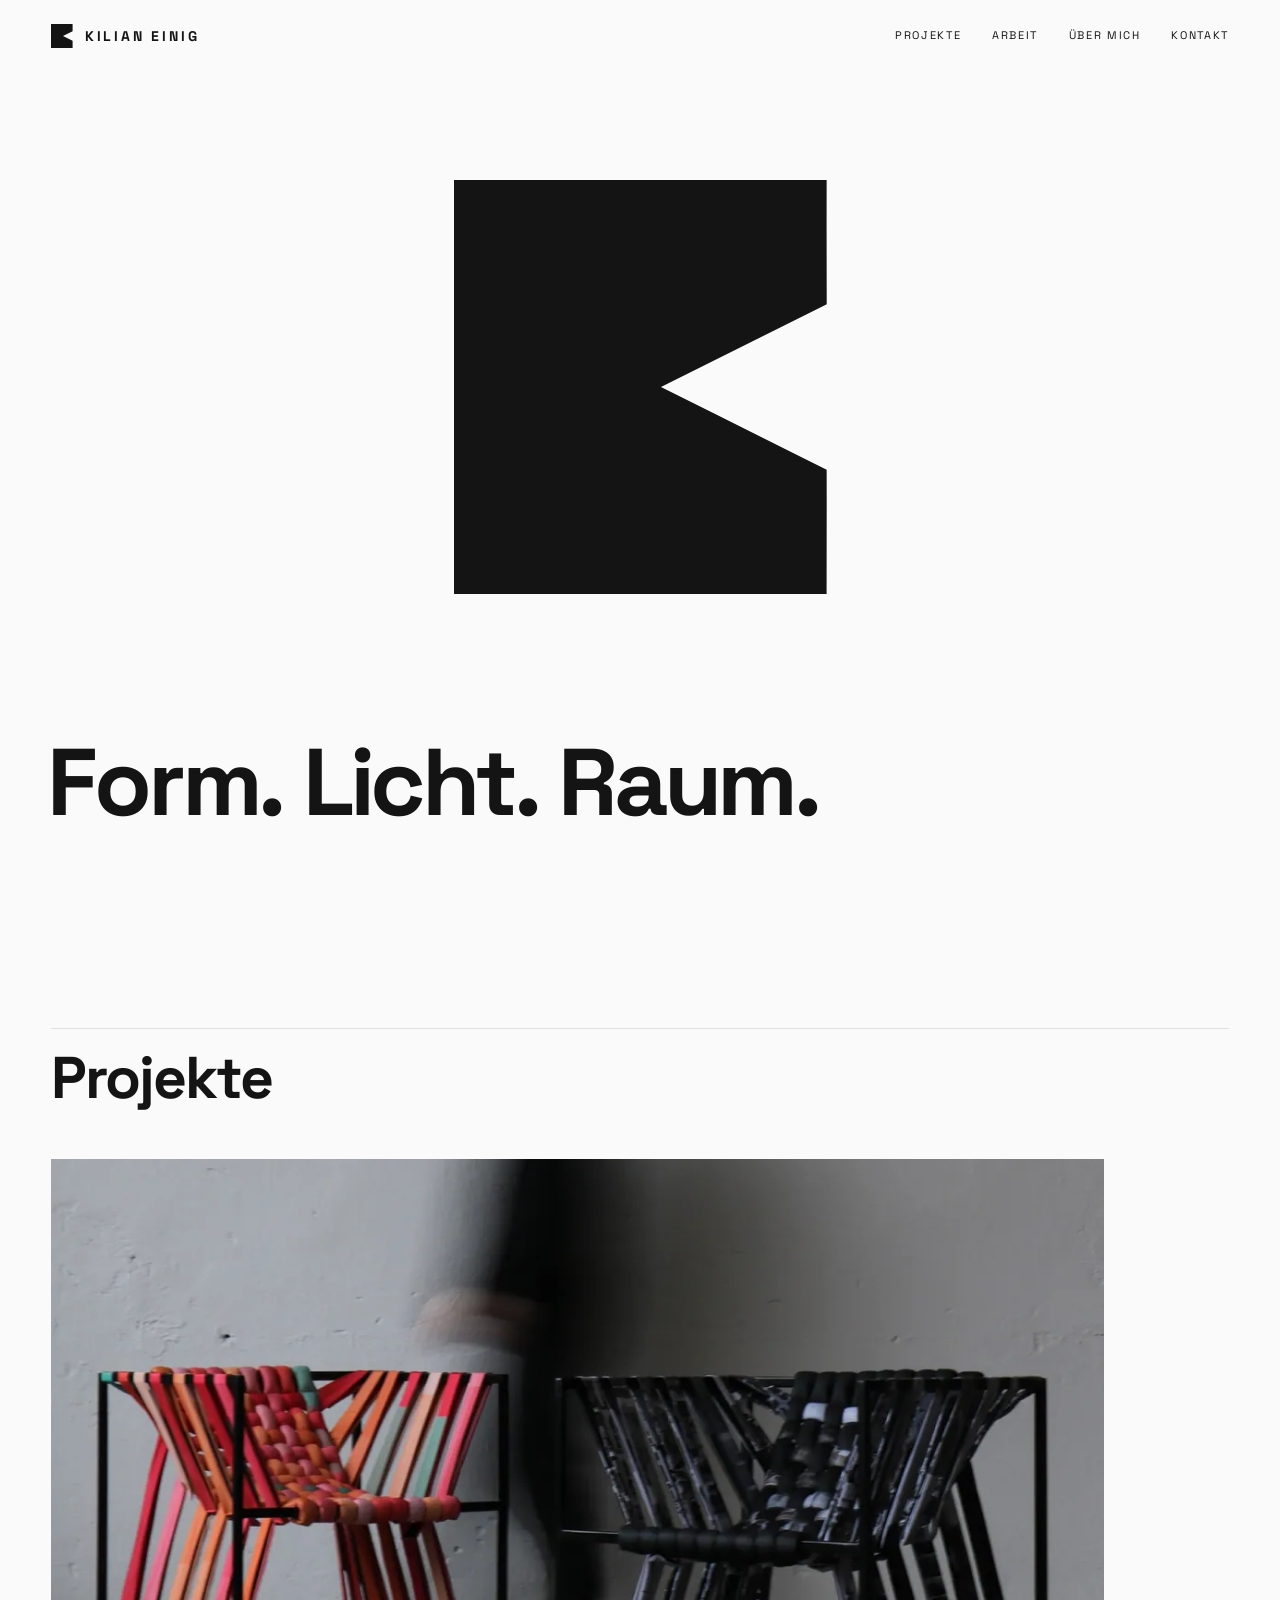
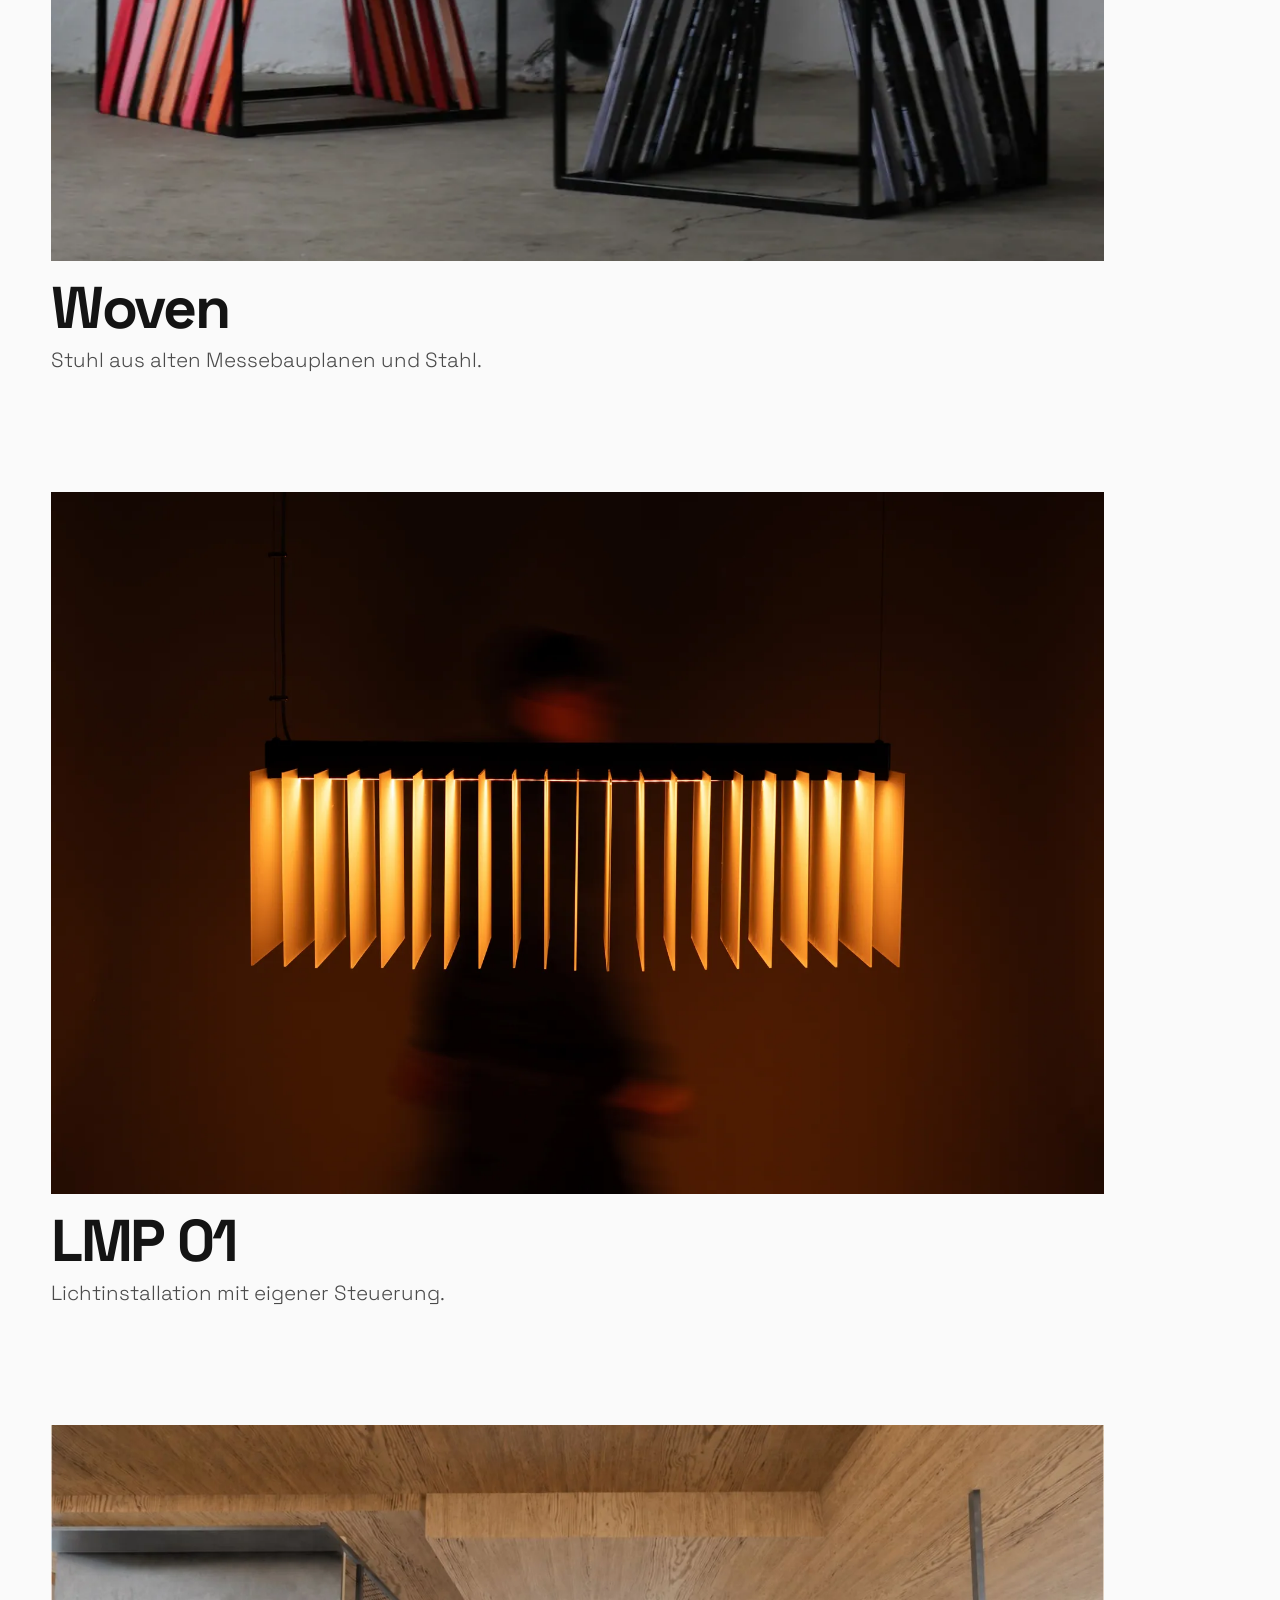
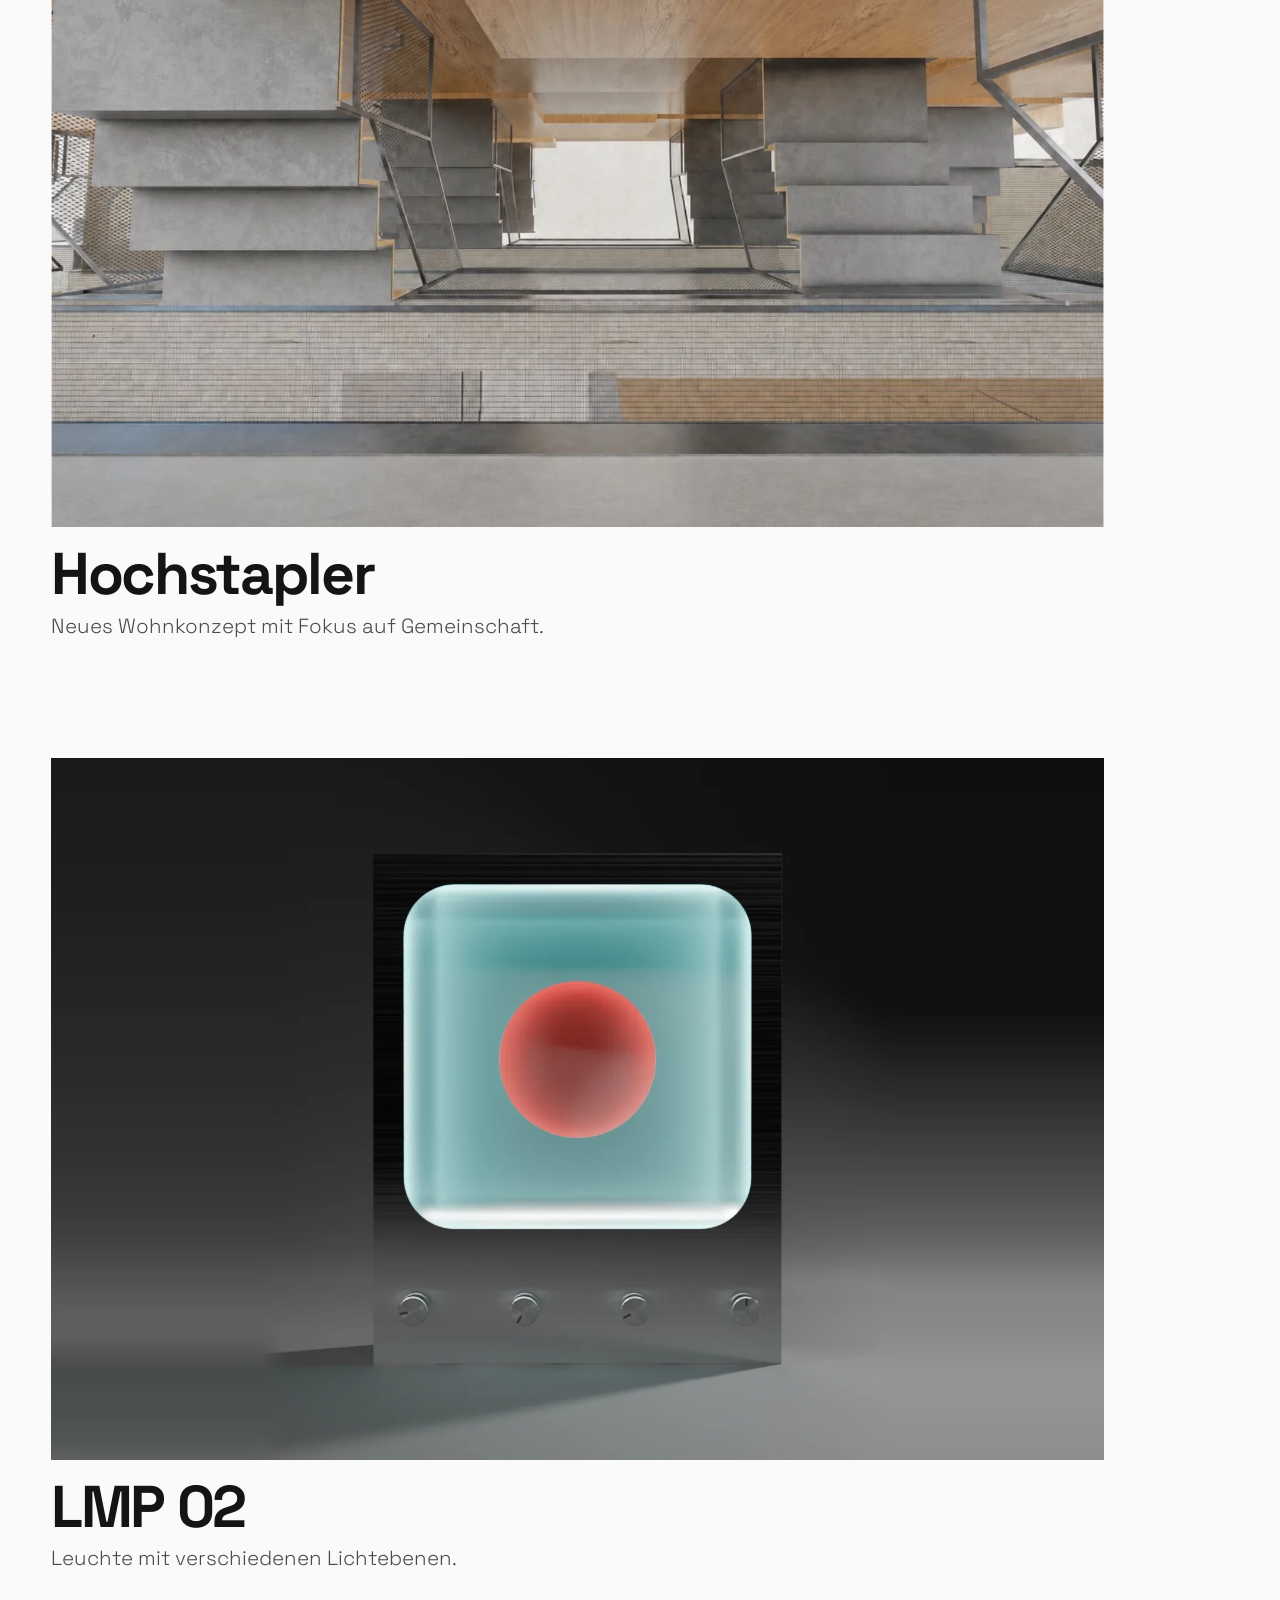
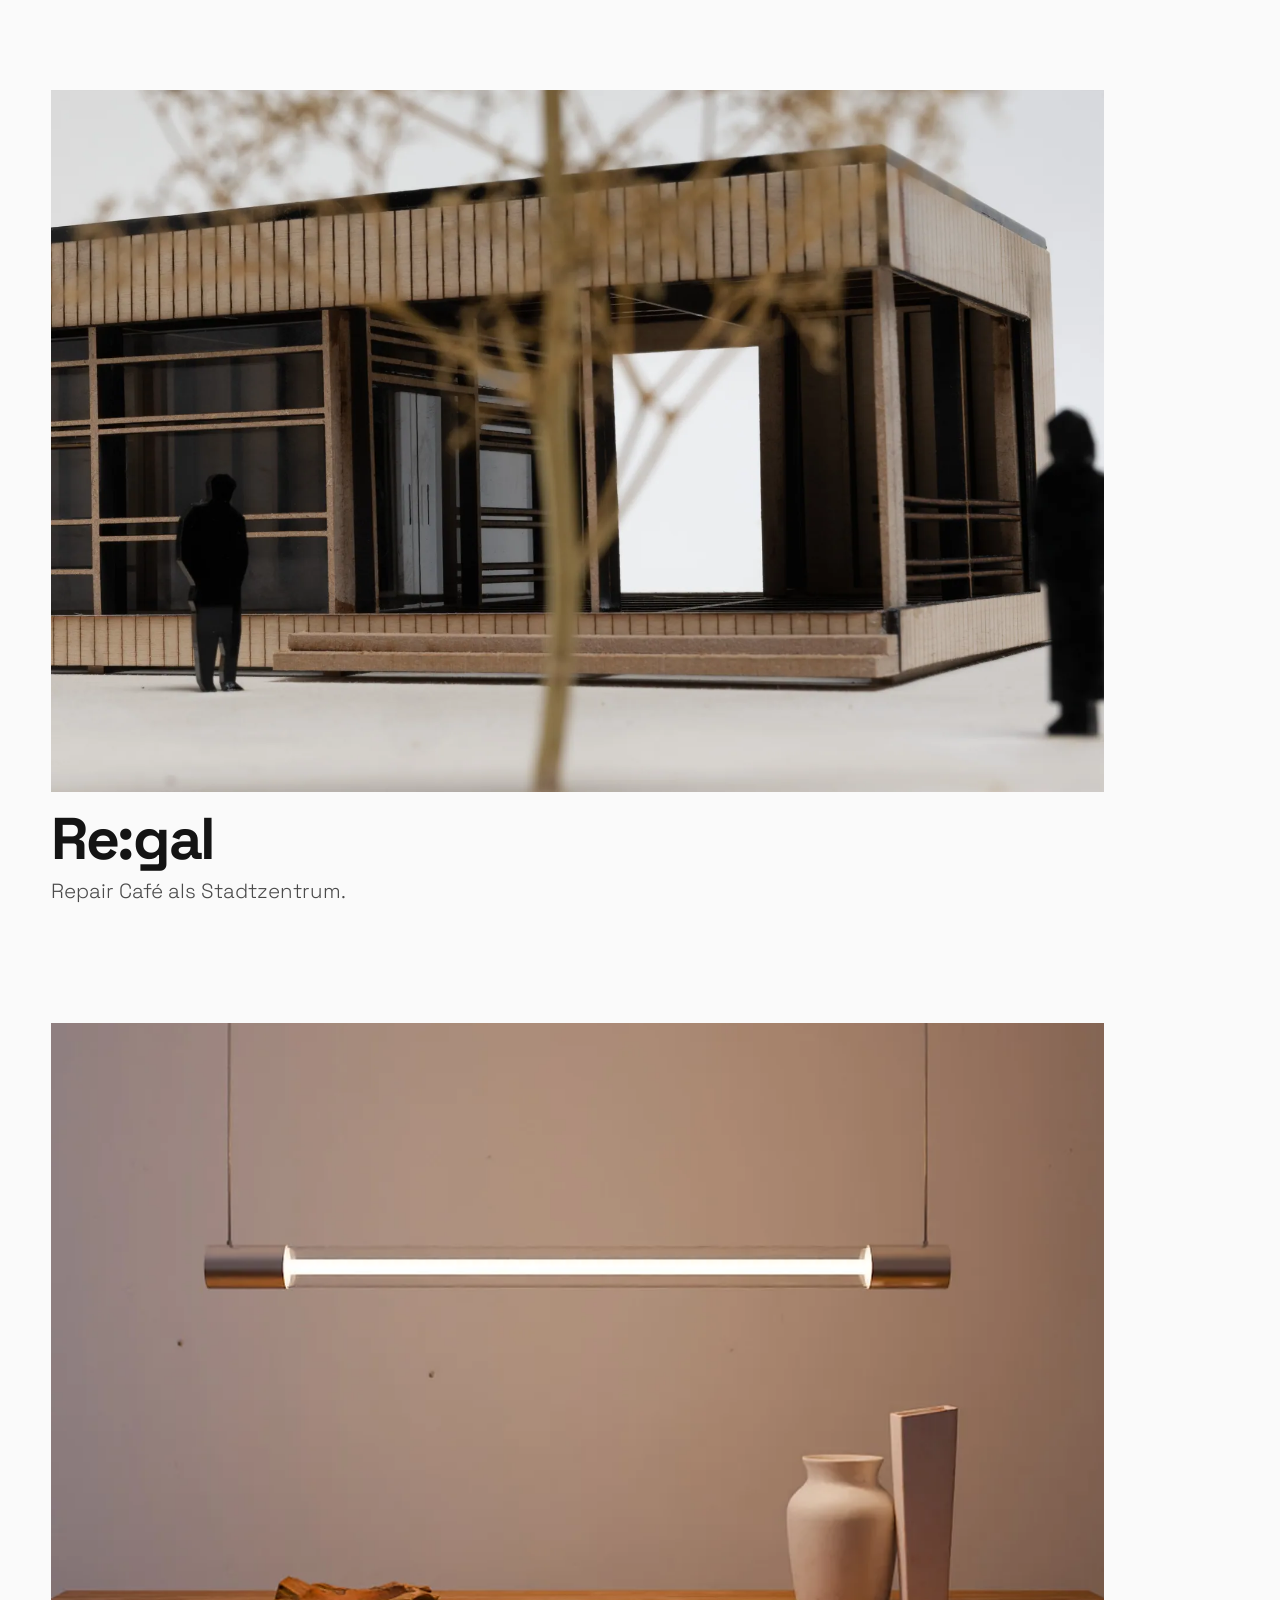
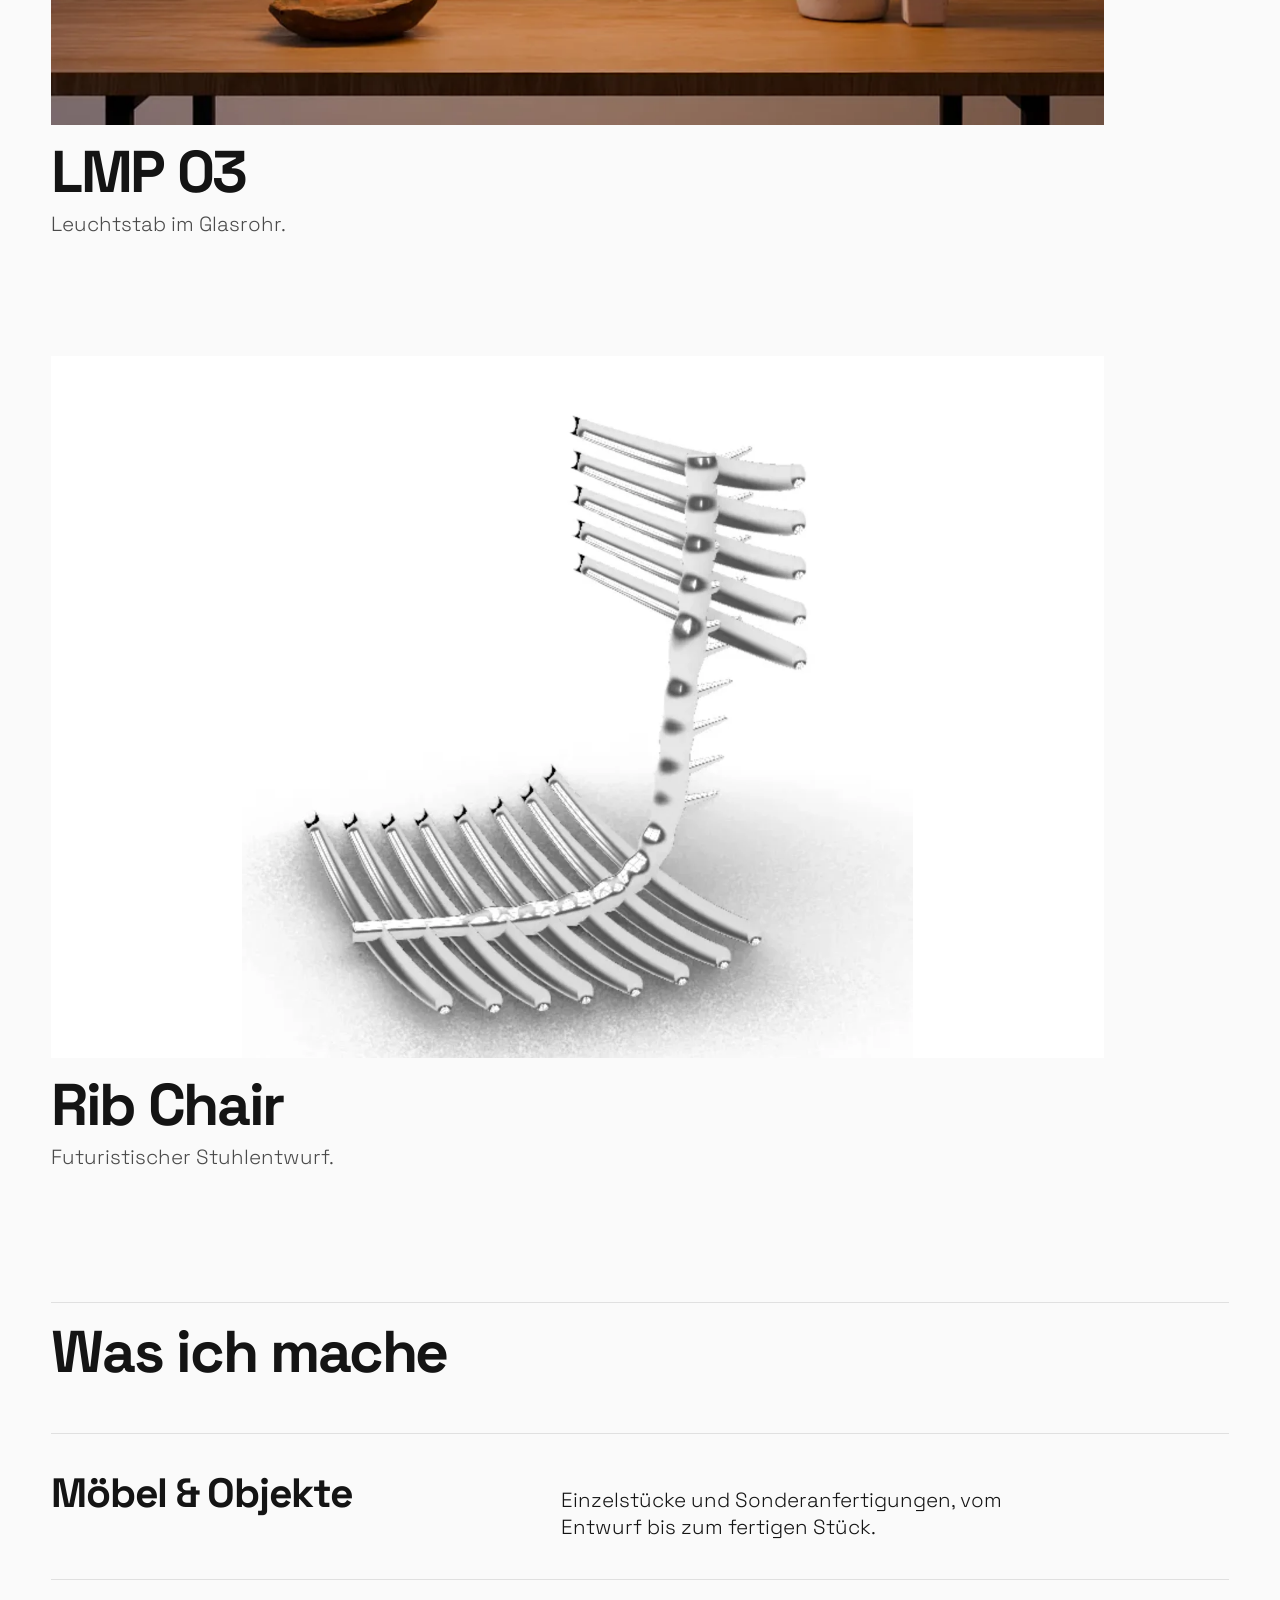
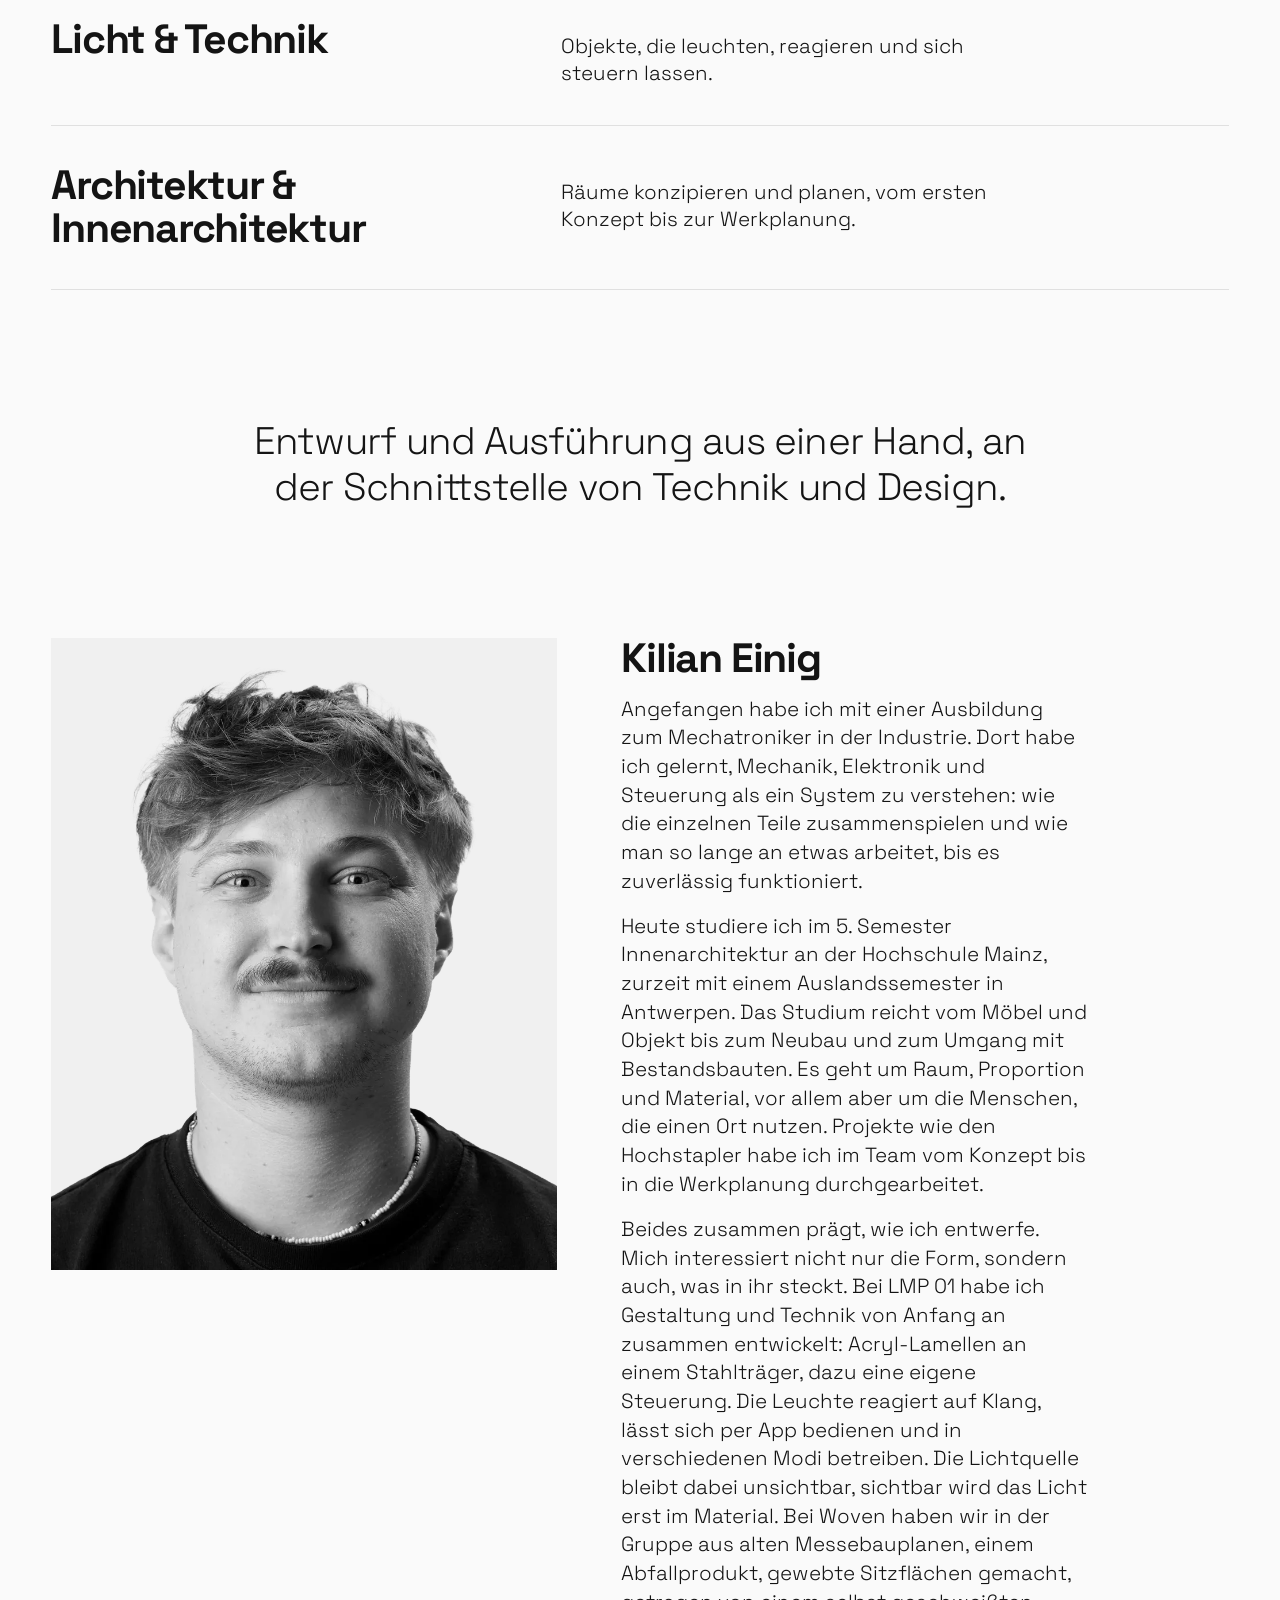
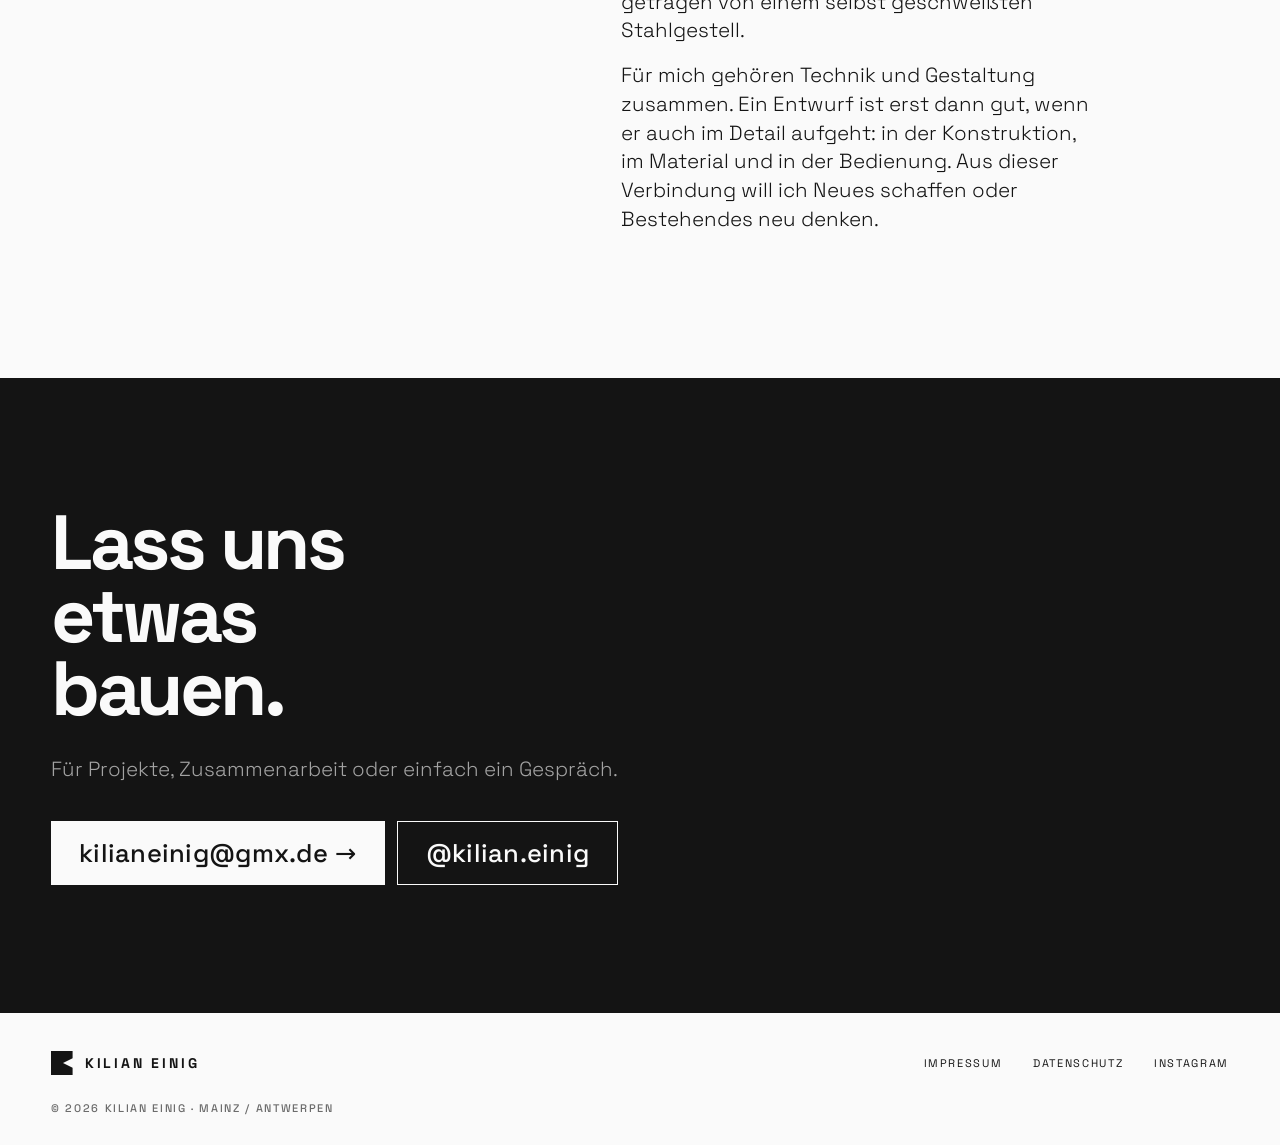
==== commit 9c8f733a: "Hauptlogo: Enthuellung flueszig wie Hand durch Wasser - traeger Nachlauf, Streckung in Laufrichtung," ====
--- a/index.html
+++ b/index.html
@@ -54,7 +54,7 @@
   <!-- 1 · Auftakt -->
   <section class="hero" id="start" aria-labelledby="h-hero">
     <div class="hero-img" id="hero-img">
-      <span class="mark-wrap"><svg class="hero-mark" viewBox="10 10 90 100" role="img" aria-label="Logo von Kilian Einig"><defs><radialGradient id="reveal" gradientUnits="userSpaceOnUse" cx="-200" cy="-200" r="30"><stop offset="0" stop-color="#000"/><stop offset=".5" stop-color="#000"/><stop offset="1" stop-color="#fff"/></radialGradient><mask id="revealMask"><rect x="10" y="10" width="90" height="100" fill="url(#reveal)"/></mask></defs><path d="M10,10 H100 V40 L60,60 L100,80 V110 H10 Z" fill="url(#chrome)"/><path class="hm-cover" d="M10,10 H100 V40 L60,60 L100,80 V110 H10 Z" mask="url(#revealMask)"/></svg></span>
+      <span class="mark-wrap"><svg class="hero-mark" viewBox="10 10 90 100" role="img" aria-label="Logo von Kilian Einig"><defs><radialGradient id="reveal" gradientUnits="userSpaceOnUse" cx="-200" cy="-200" r="34"><stop offset="0" stop-color="#000"/><stop offset=".5" stop-color="#000"/><stop offset=".82" stop-color="#555"/><stop offset="1" stop-color="#fff"/></radialGradient><filter id="ripple" x="-30%" y="-30%" width="160%" height="160%"><feTurbulence type="fractalNoise" baseFrequency="0.016 0.03" numOctaves="2" seed="3" result="n"><animate attributeName="baseFrequency" dur="11s" values="0.016 0.03;0.022 0.02;0.014 0.034;0.016 0.03" repeatCount="indefinite"/></feTurbulence><feDisplacementMap in="SourceGraphic" in2="n" scale="8" xChannelSelector="R" yChannelSelector="G"/></filter><mask id="revealMask"><rect x="-12" y="-12" width="134" height="144" fill="url(#reveal)" filter="url(#ripple)"/></mask></defs><path d="M10,10 H100 V40 L60,60 L100,80 V110 H10 Z" fill="url(#chrome)"/><path class="hm-cover" d="M10,10 H100 V40 L60,60 L100,80 V110 H10 Z" mask="url(#revealMask)"/></svg></span>
     </div>
     <div class="wrap hero-body">
       <div class="hero-copy">
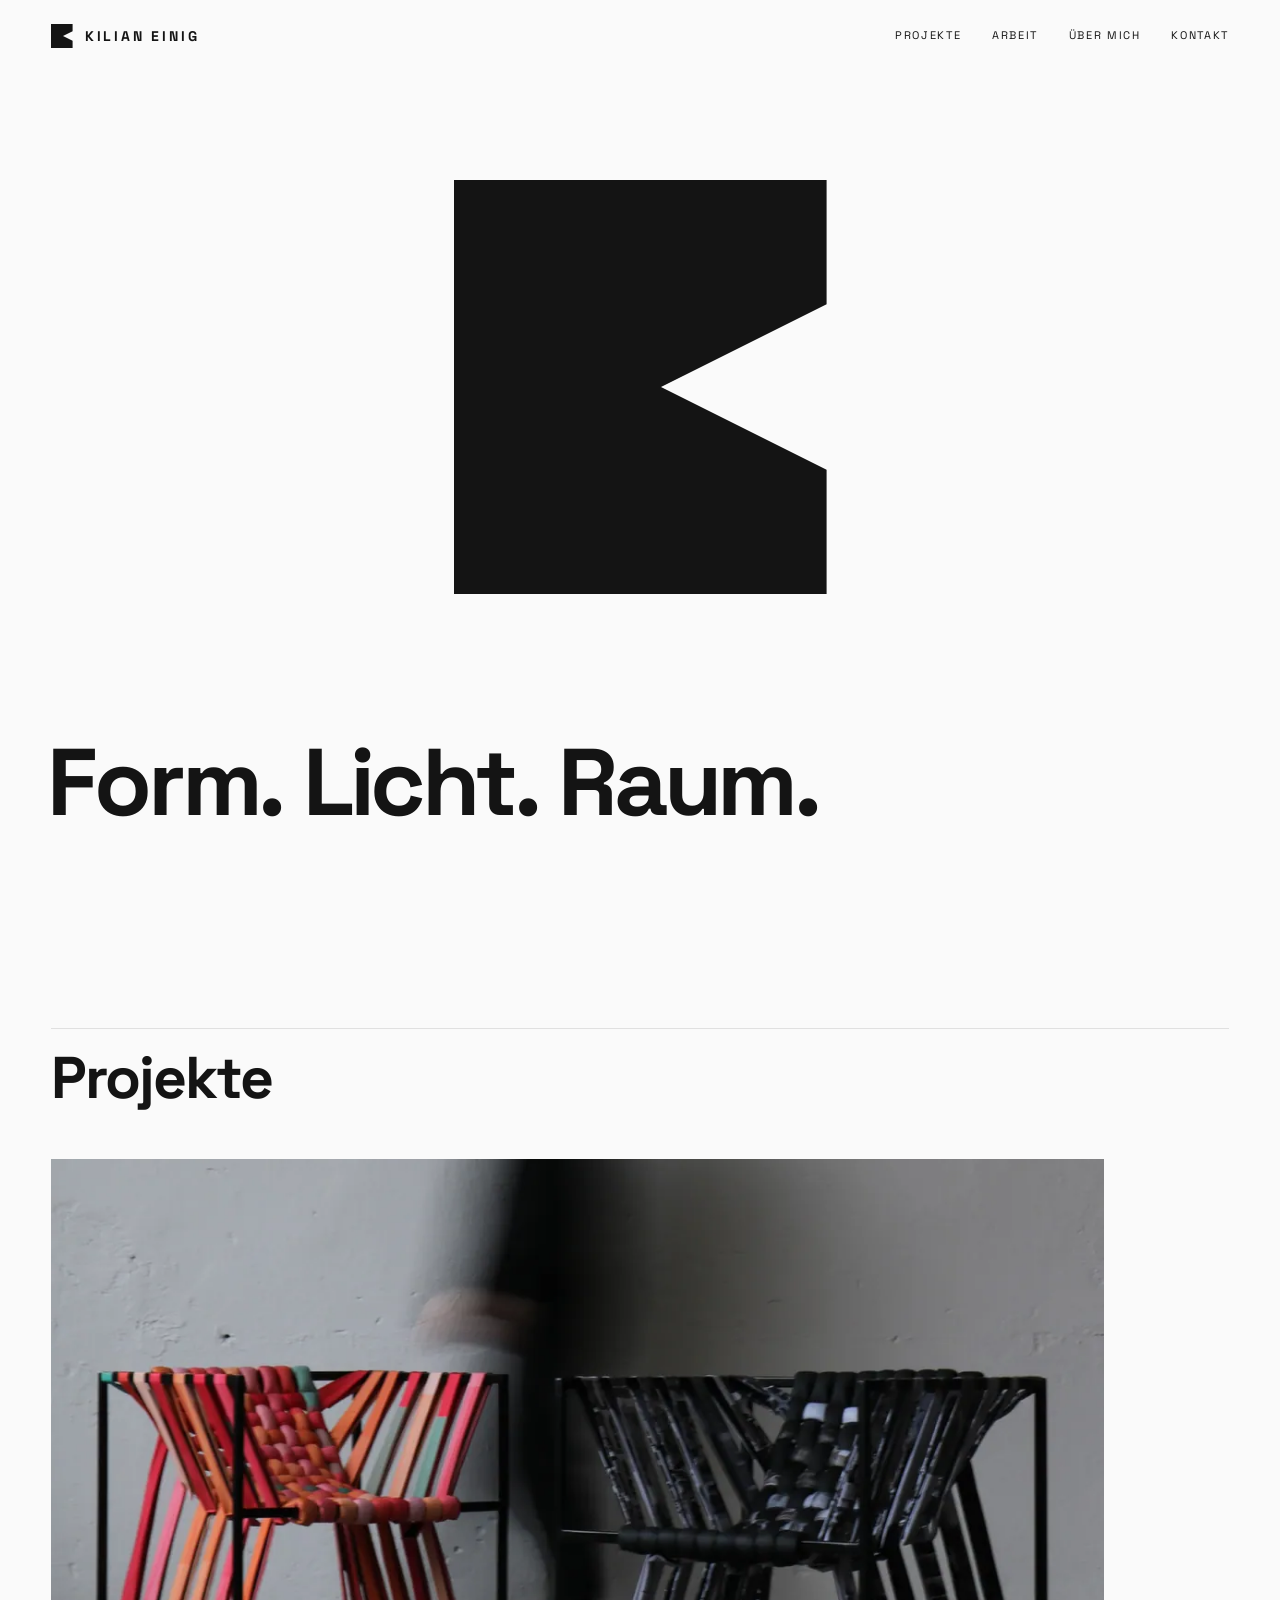
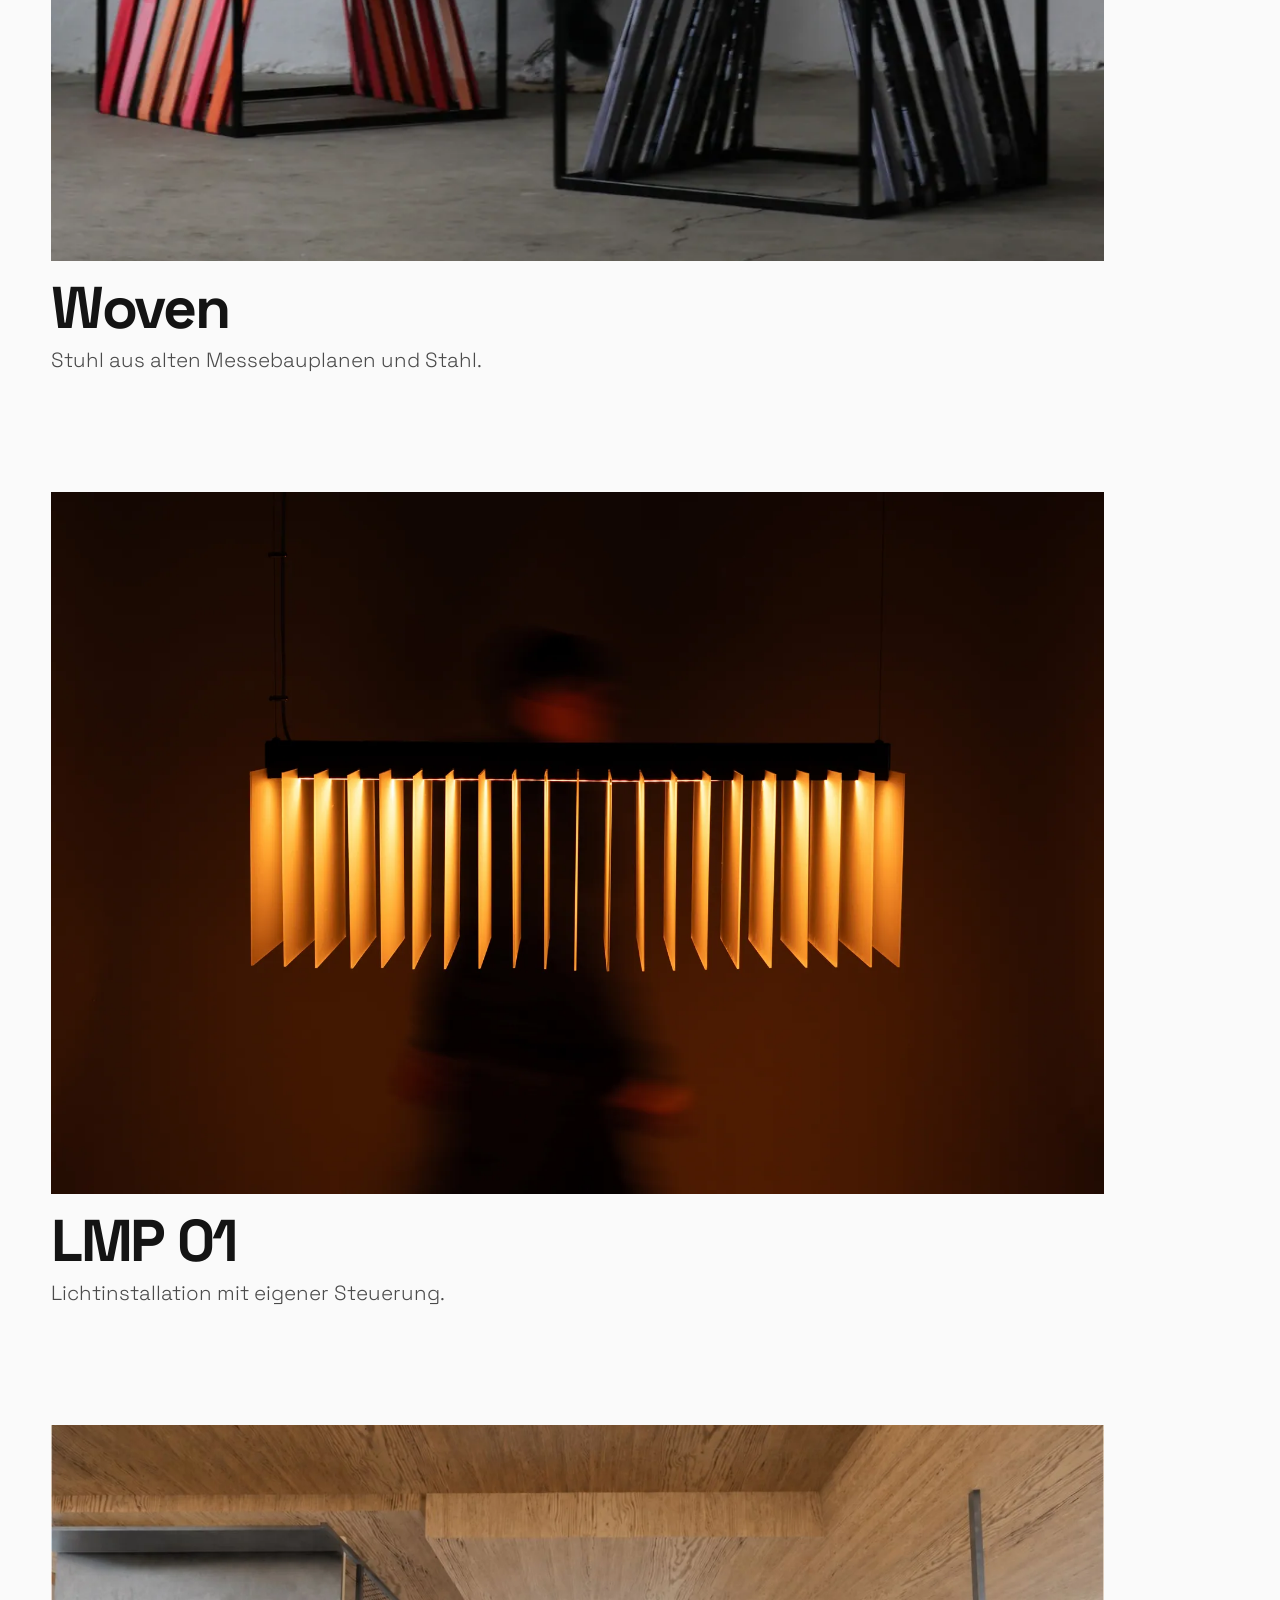
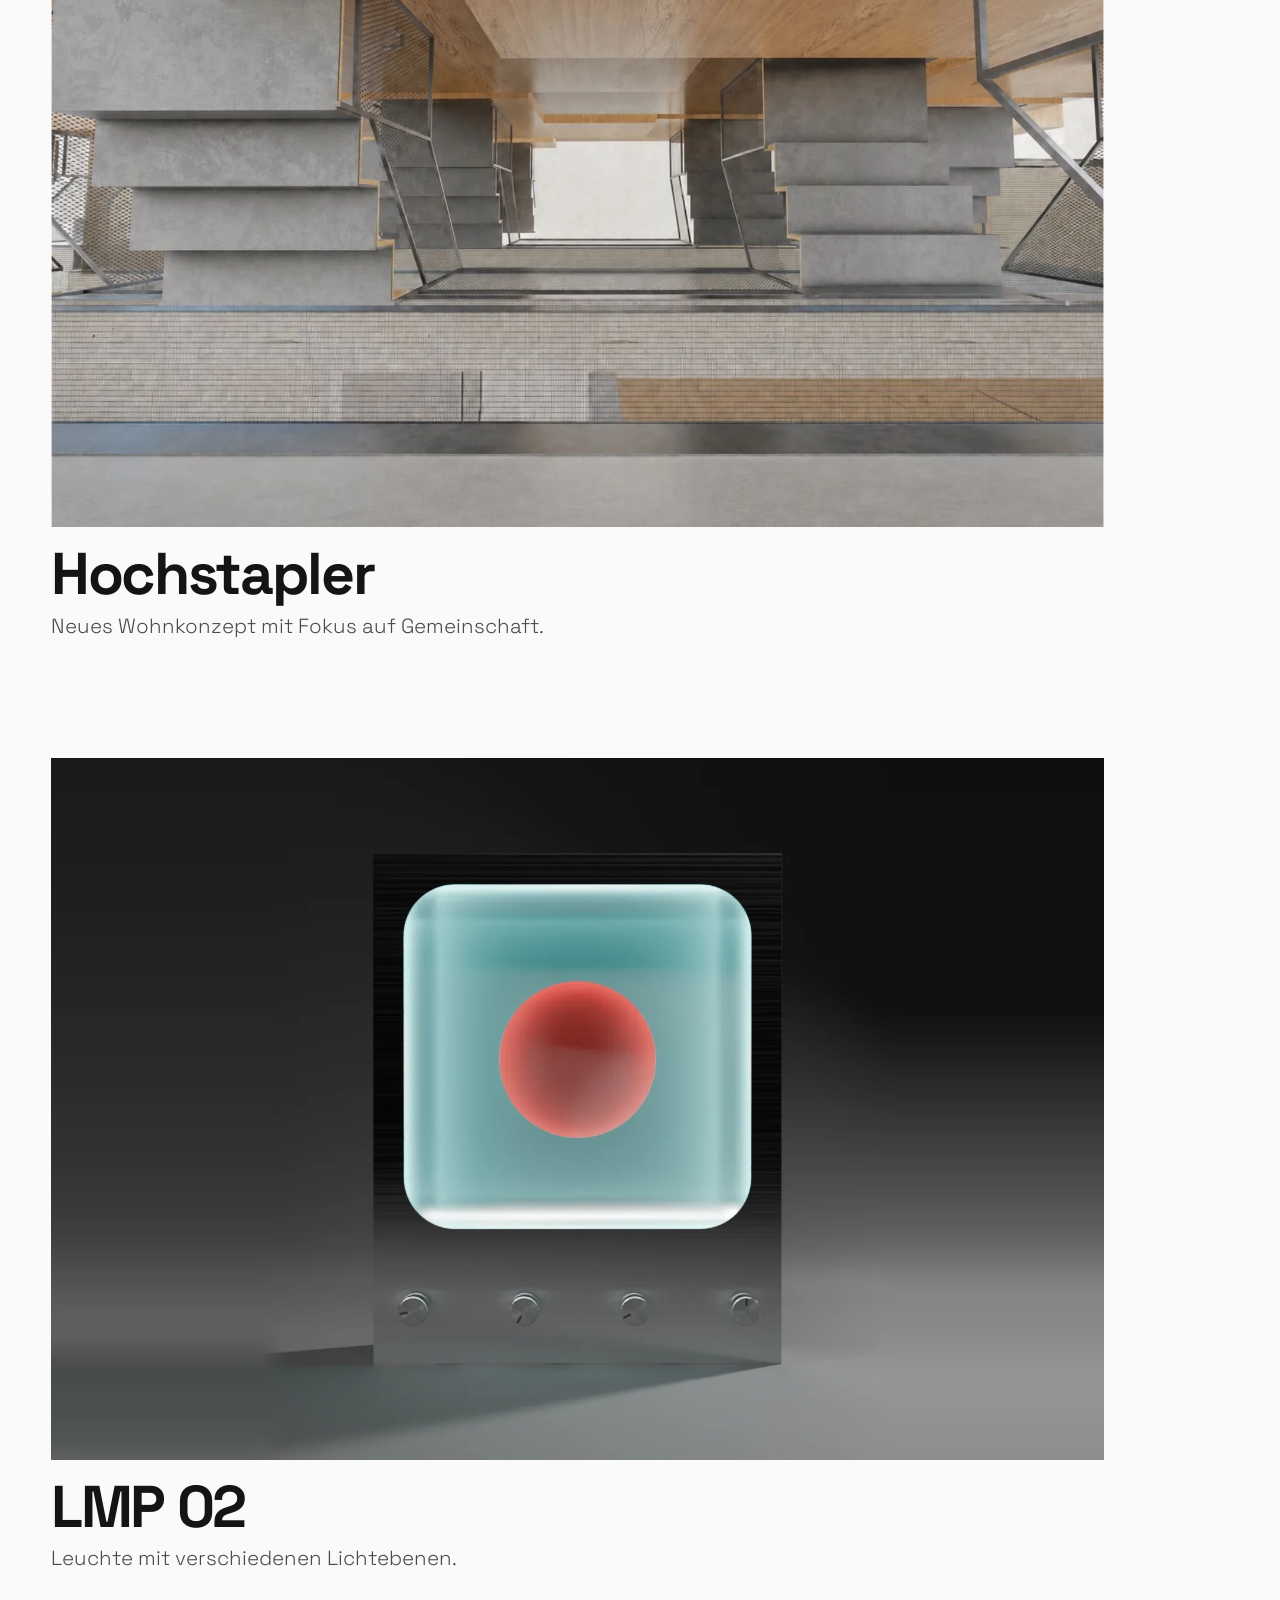
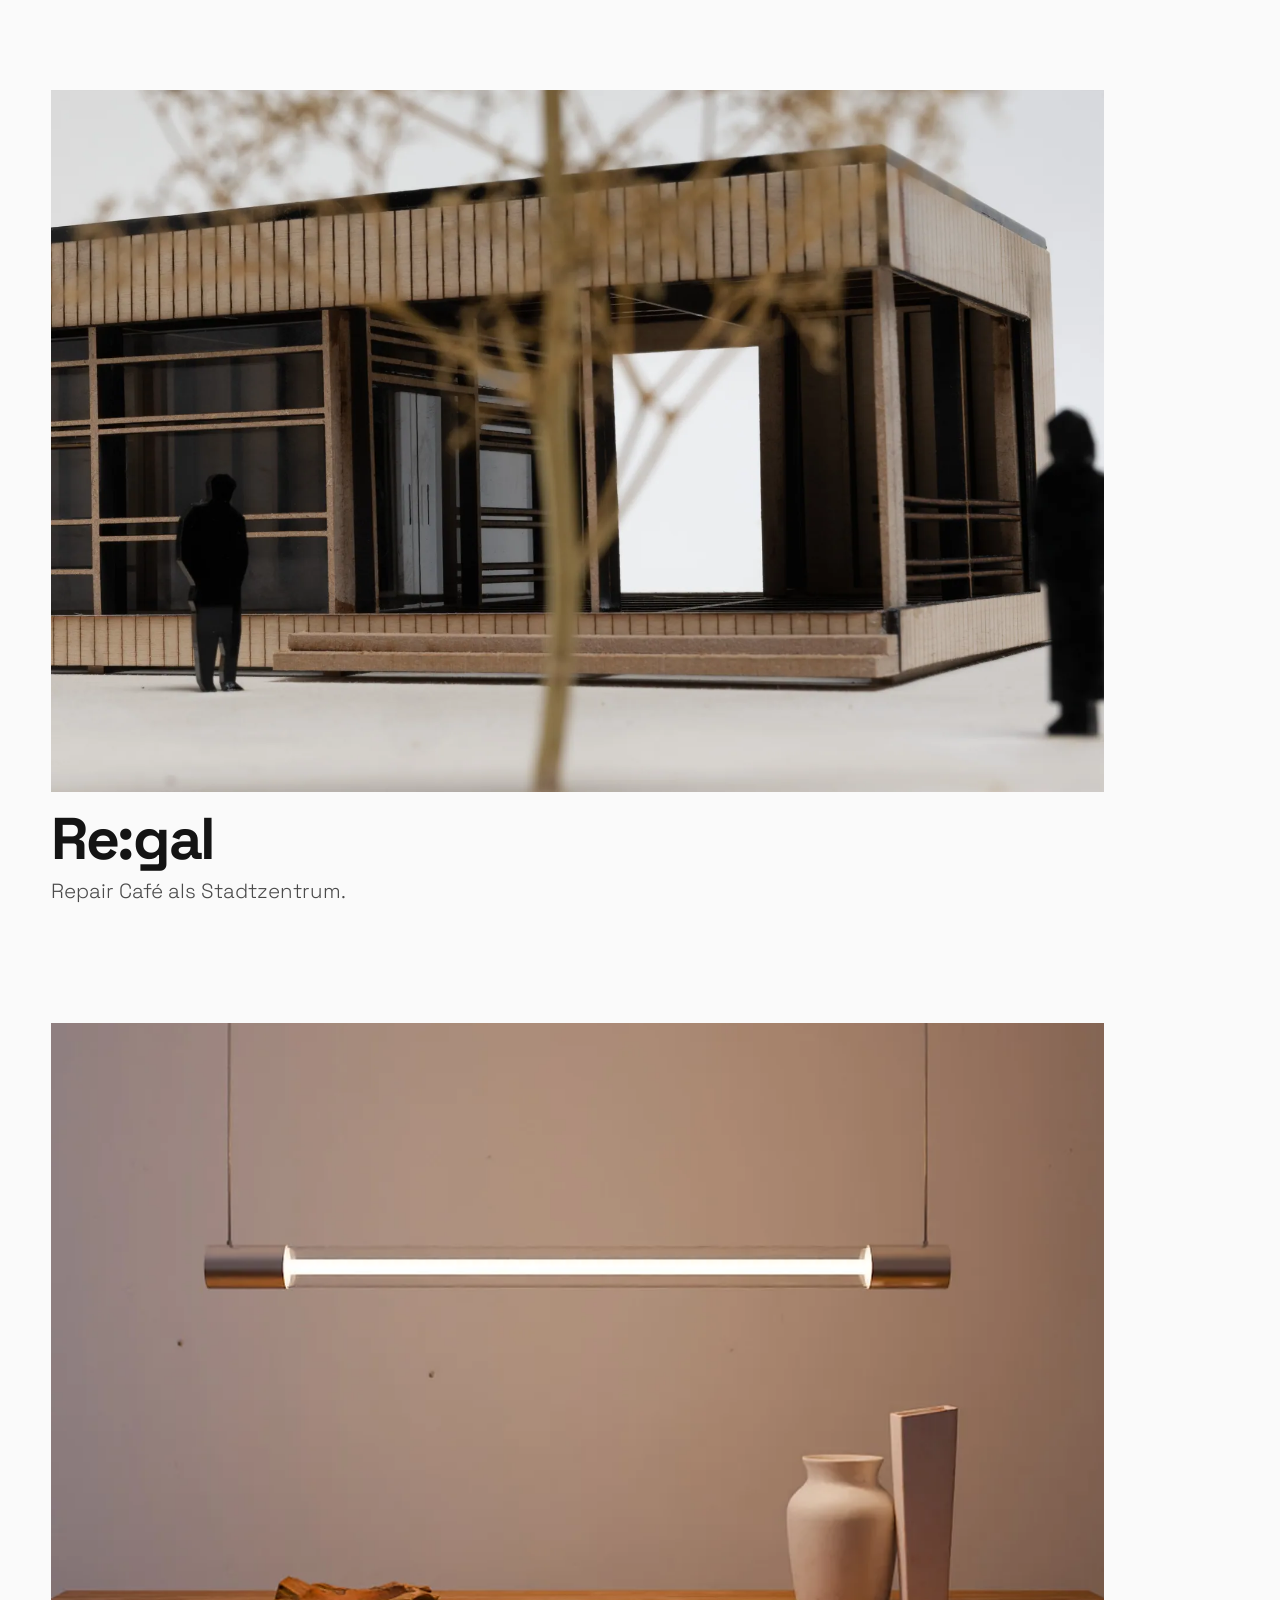
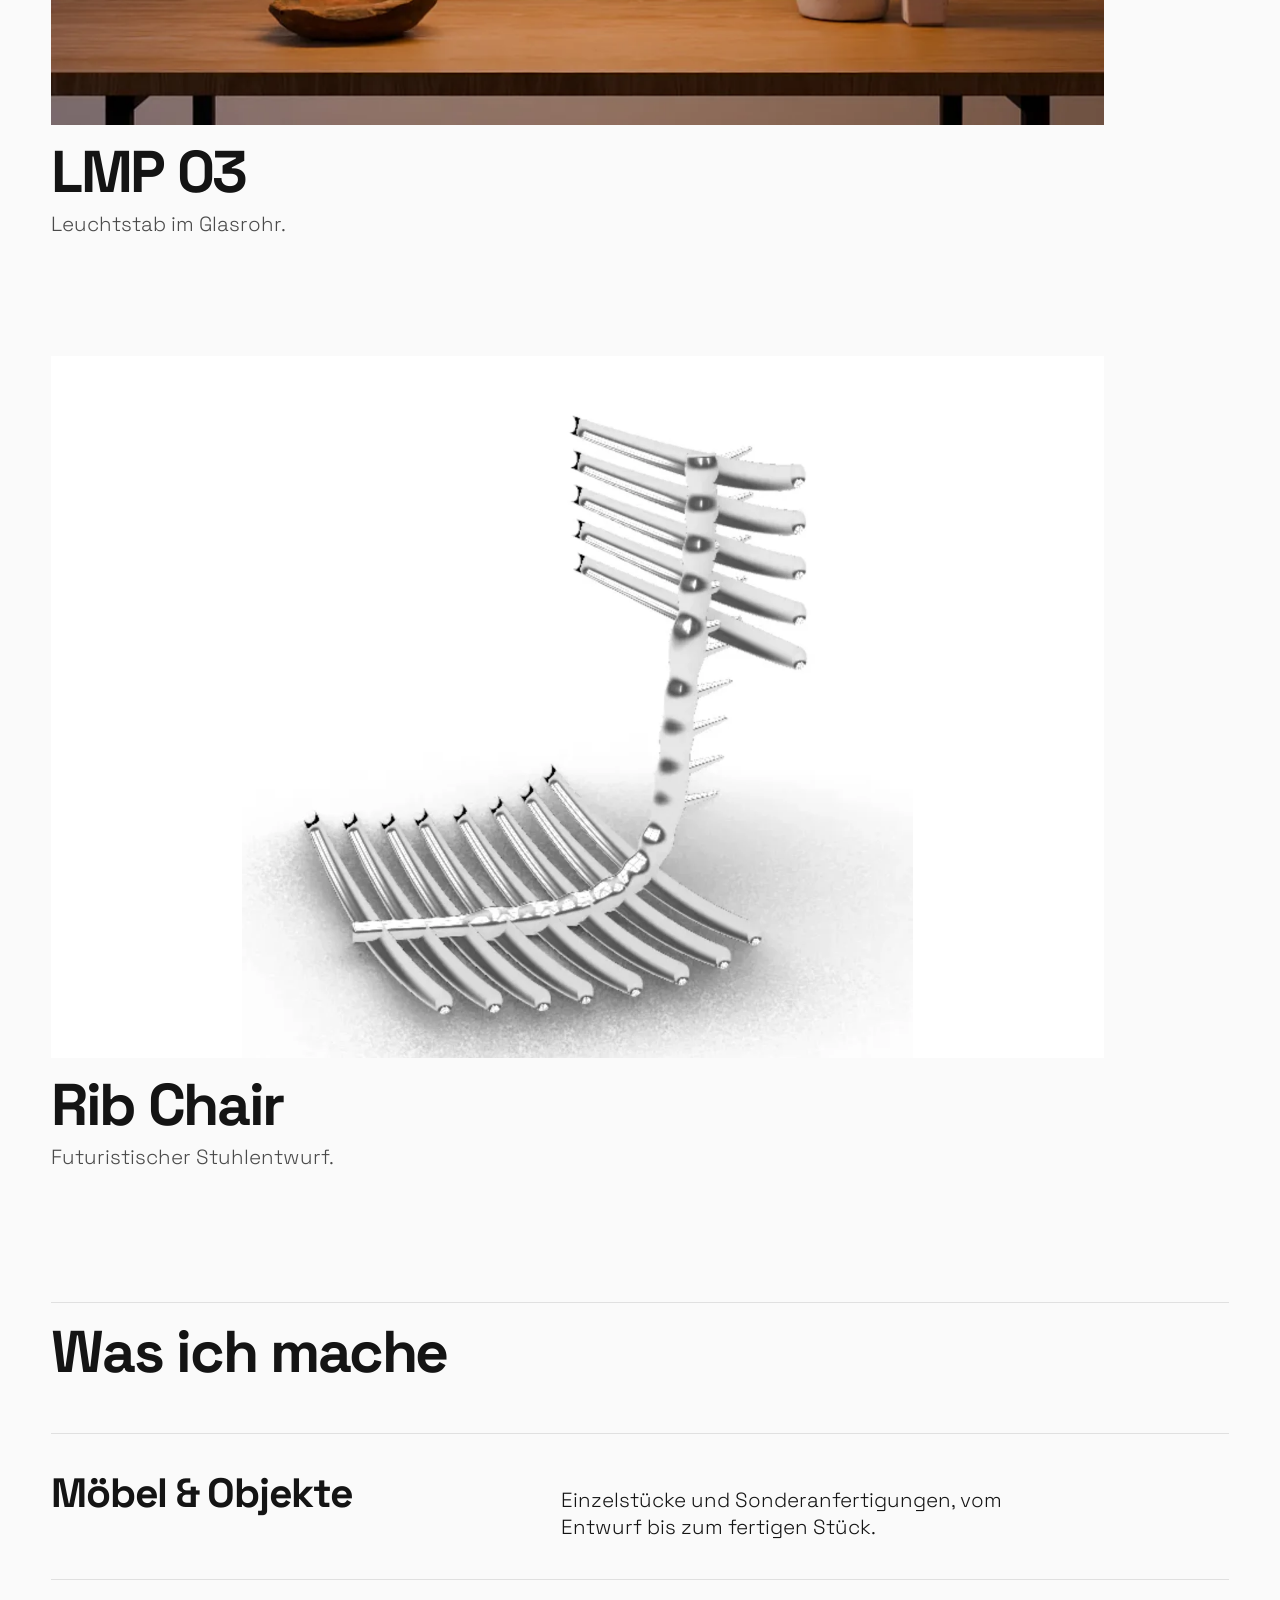
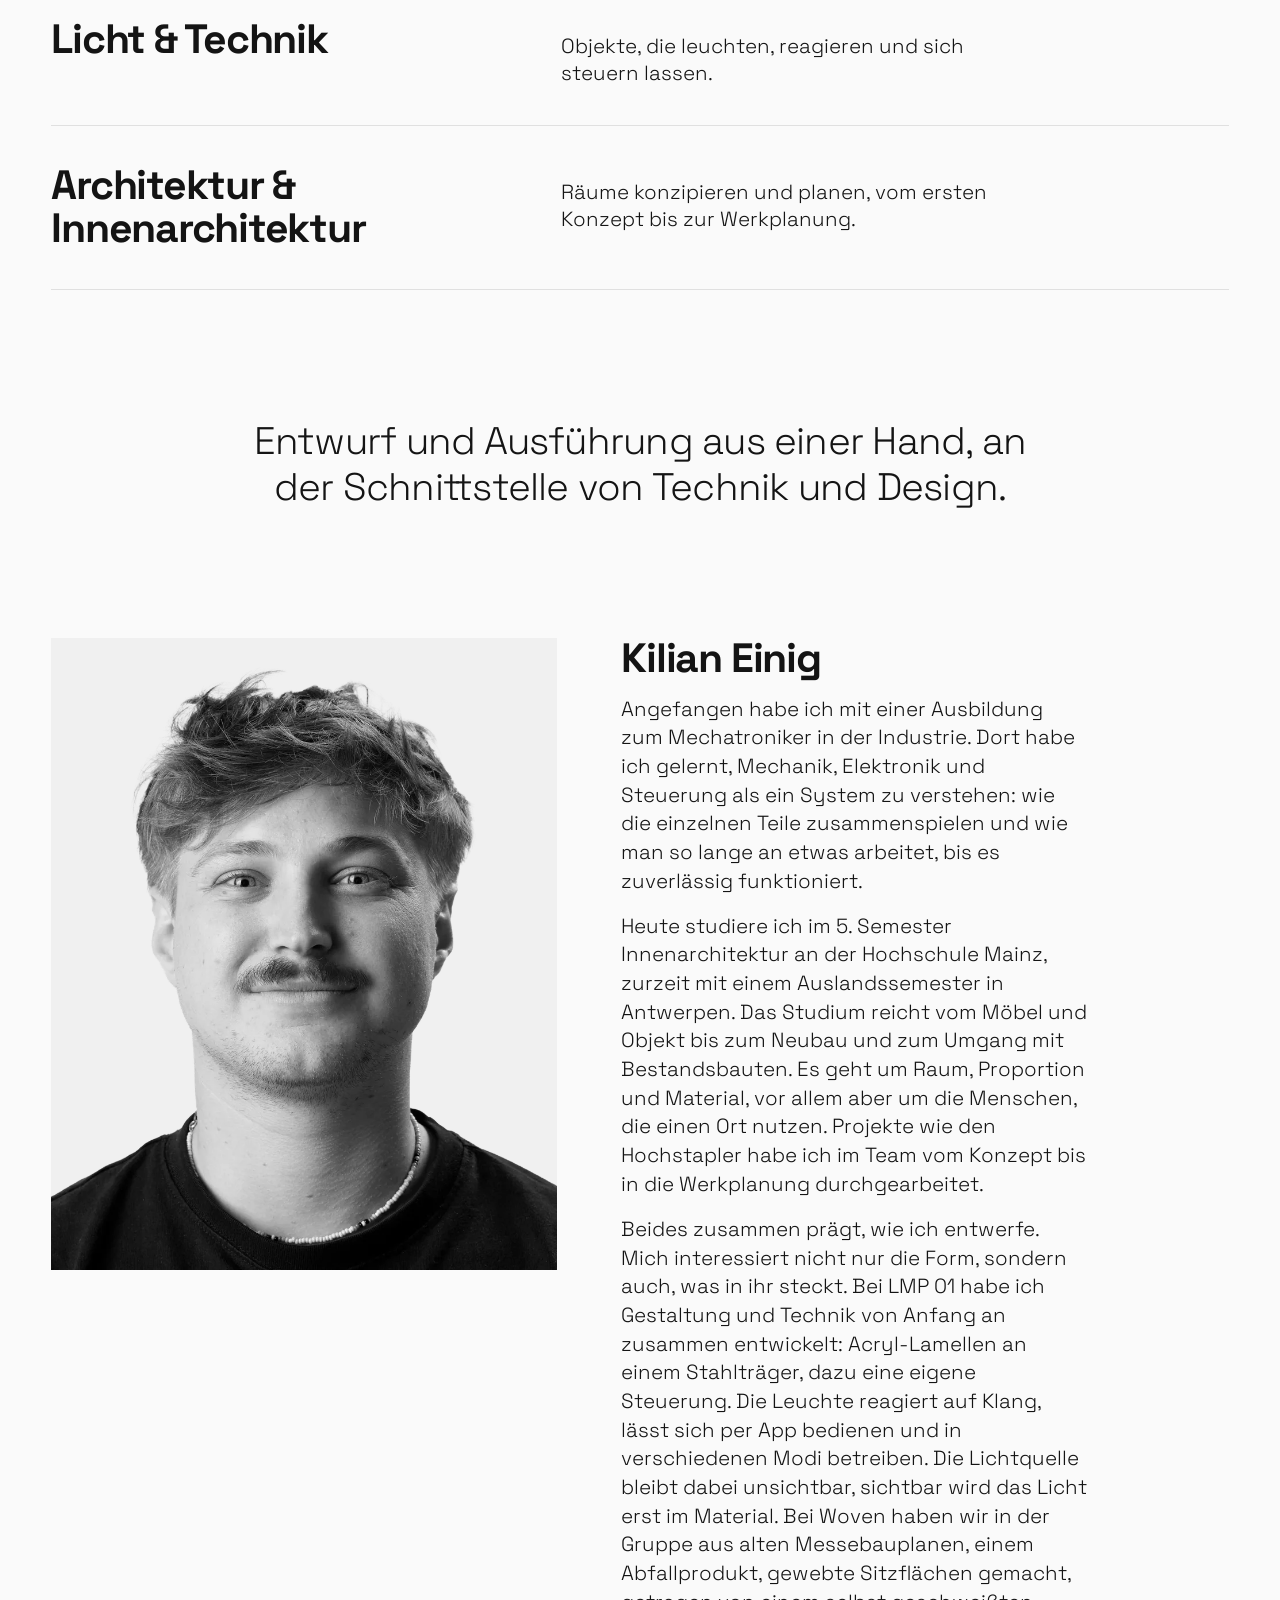
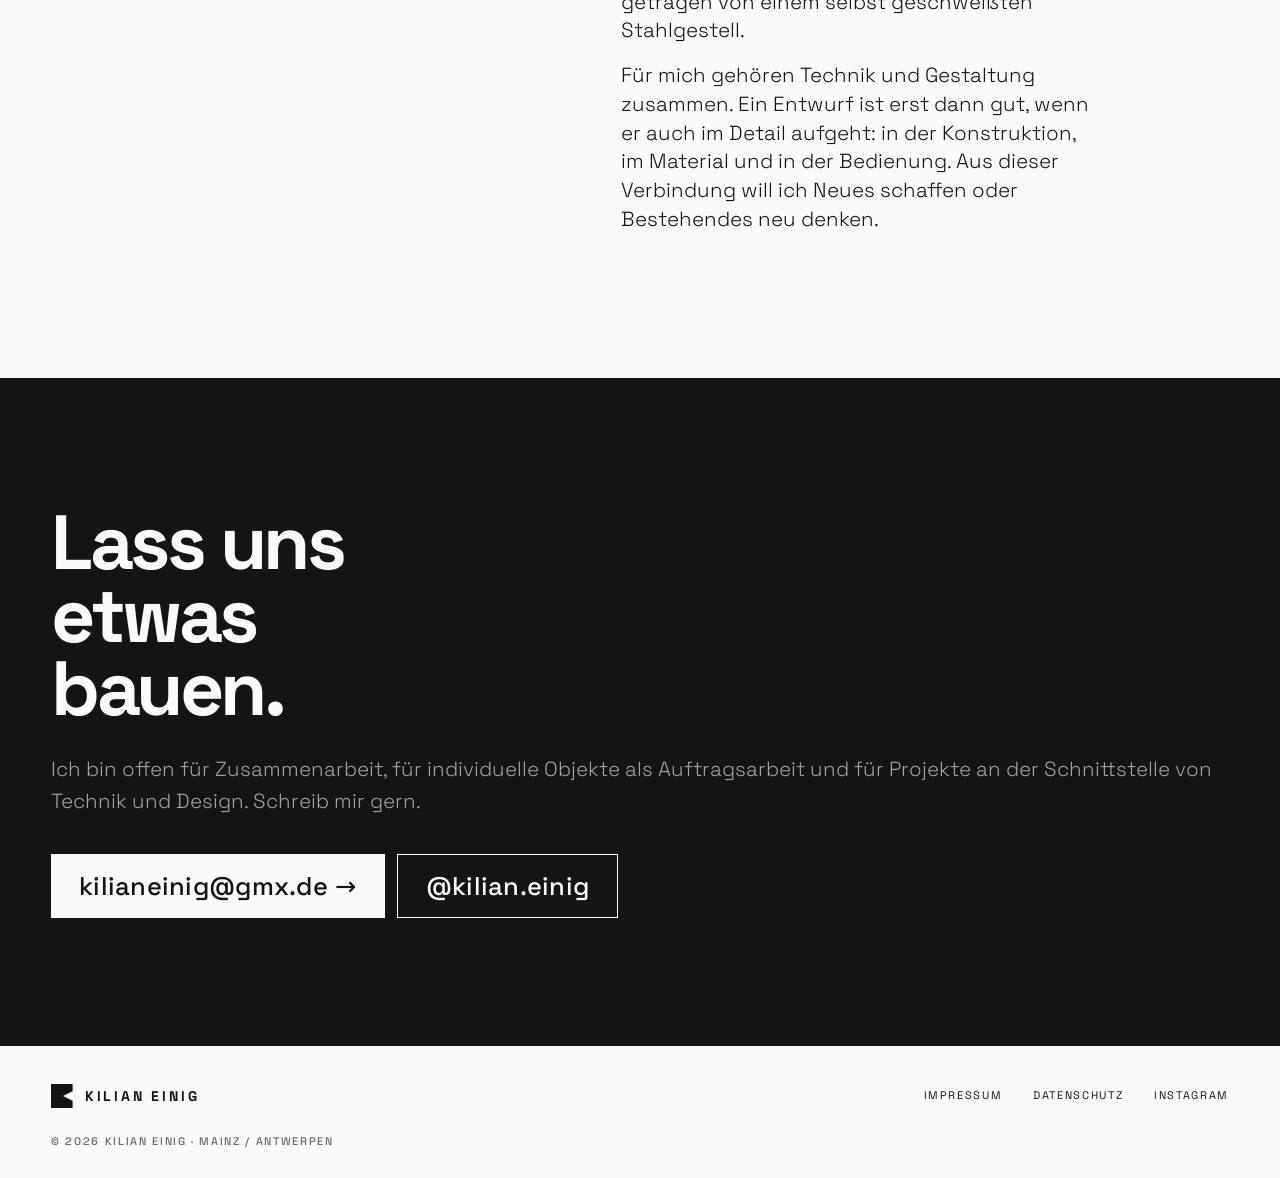
==== commit 1478ab18: "Kontakt: klarer benennen, welche Anfragen gesucht sind (Zusammenarbeit, Auftragsarbeiten, Projekte) " ====
--- a/index.html
+++ b/index.html
@@ -40,7 +40,7 @@
 
 <header class="nav" id="top">
   <div class="wrap nav-in">
-    <a class="brand" href="#start" aria-label="Kilian Einig, nach oben"><svg viewBox="10 10 90 100" aria-hidden="true"><defs><linearGradient id="chrome" gradientUnits="userSpaceOnUse" x1="10" y1="18" x2="96" y2="104"><stop offset="0" stop-color="#8a929c"/><stop offset=".12" stop-color="#eef3f8"/><stop offset=".24" stop-color="#9fb3c6"/><stop offset=".35" stop-color="#ffffff"/><stop offset=".46" stop-color="#7f8a96"/><stop offset=".55" stop-color="#dcc6e8"/><stop offset=".63" stop-color="#eef3f8"/><stop offset=".74" stop-color="#8f9aa6"/><stop offset=".86" stop-color="#ffffff"/><stop offset="1" stop-color="#aab6c2"/><animateTransform attributeName="gradientTransform" type="translate" from="-55 0" to="55 0" dur="2.6s" repeatCount="indefinite"/></linearGradient></defs><path d="M10,10 H100 V40 L60,60 L100,80 V110 H10 Z"/></svg><span>Kilian Einig</span></a>
+    <a class="brand" href="#start" aria-label="Kilian Einig, nach oben"><svg viewBox="10 10 90 100" aria-hidden="true"><path d="M10,10 H100 V40 L60,60 L100,80 V110 H10 Z"/></svg><span>Kilian Einig</span></a>
     <nav class="links" aria-label="Hauptnavigation"><ul>
       <li><a href="projekte.html">Projekte</a></li>
       <li><a href="#arbeit">Arbeit</a></li>
@@ -54,7 +54,7 @@
   <!-- 1 · Auftakt -->
   <section class="hero" id="start" aria-labelledby="h-hero">
     <div class="hero-img" id="hero-img">
-      <span class="mark-wrap"><svg class="hero-mark" viewBox="10 10 90 100" role="img" aria-label="Logo von Kilian Einig"><defs><radialGradient id="reveal" gradientUnits="userSpaceOnUse" cx="-200" cy="-200" r="34"><stop offset="0" stop-color="#000"/><stop offset=".5" stop-color="#000"/><stop offset=".82" stop-color="#555"/><stop offset="1" stop-color="#fff"/></radialGradient><filter id="ripple" x="-30%" y="-30%" width="160%" height="160%"><feTurbulence type="fractalNoise" baseFrequency="0.016 0.03" numOctaves="2" seed="3" result="n"><animate attributeName="baseFrequency" dur="11s" values="0.016 0.03;0.022 0.02;0.014 0.034;0.016 0.03" repeatCount="indefinite"/></feTurbulence><feDisplacementMap in="SourceGraphic" in2="n" scale="8" xChannelSelector="R" yChannelSelector="G"/></filter><mask id="revealMask"><rect x="-12" y="-12" width="134" height="144" fill="url(#reveal)" filter="url(#ripple)"/></mask></defs><path d="M10,10 H100 V40 L60,60 L100,80 V110 H10 Z" fill="url(#chrome)"/><path class="hm-cover" d="M10,10 H100 V40 L60,60 L100,80 V110 H10 Z" mask="url(#revealMask)"/></svg></span>
+      <span class="mark-wrap"><svg class="hero-mark" viewBox="10 10 90 100" role="img" aria-label="Logo von Kilian Einig"><path d="M10,10 H100 V40 L60,60 L100,80 V110 H10 Z"/></svg></span>
     </div>
     <div class="wrap hero-body">
       <div class="hero-copy">
@@ -95,7 +95,7 @@
 <section class="contact" id="kontakt" aria-labelledby="h-kontakt">
   <div class="wrap">
     <h2 id="h-kontakt"><span class="w">Lass</span> <span class="w">uns</span><br><span class="w">etwas</span><br><span class="w">bauen.</span></h2>
-    <p class="contact-sub">Für Projekte, Zusammenarbeit oder einfach ein Gespräch.</p>
+    <p class="contact-sub">Ich bin offen für Zusammenarbeit, für individuelle Objekte als Auftragsarbeit und für Projekte an der Schnittstelle von Technik und Design. Schreib mir gern.</p>
     <div class="contact-links">
       <a class="btn btn-light mail" id="mail" href="mailto:kilianeinig@gmx.de">kilianeinig@gmx.de →</a>
       <a class="btn btn-ghost" data-insta="name" href="https://www.instagram.com/kilian.einig/" target="_blank" rel="noopener">@kilian.einig</a>
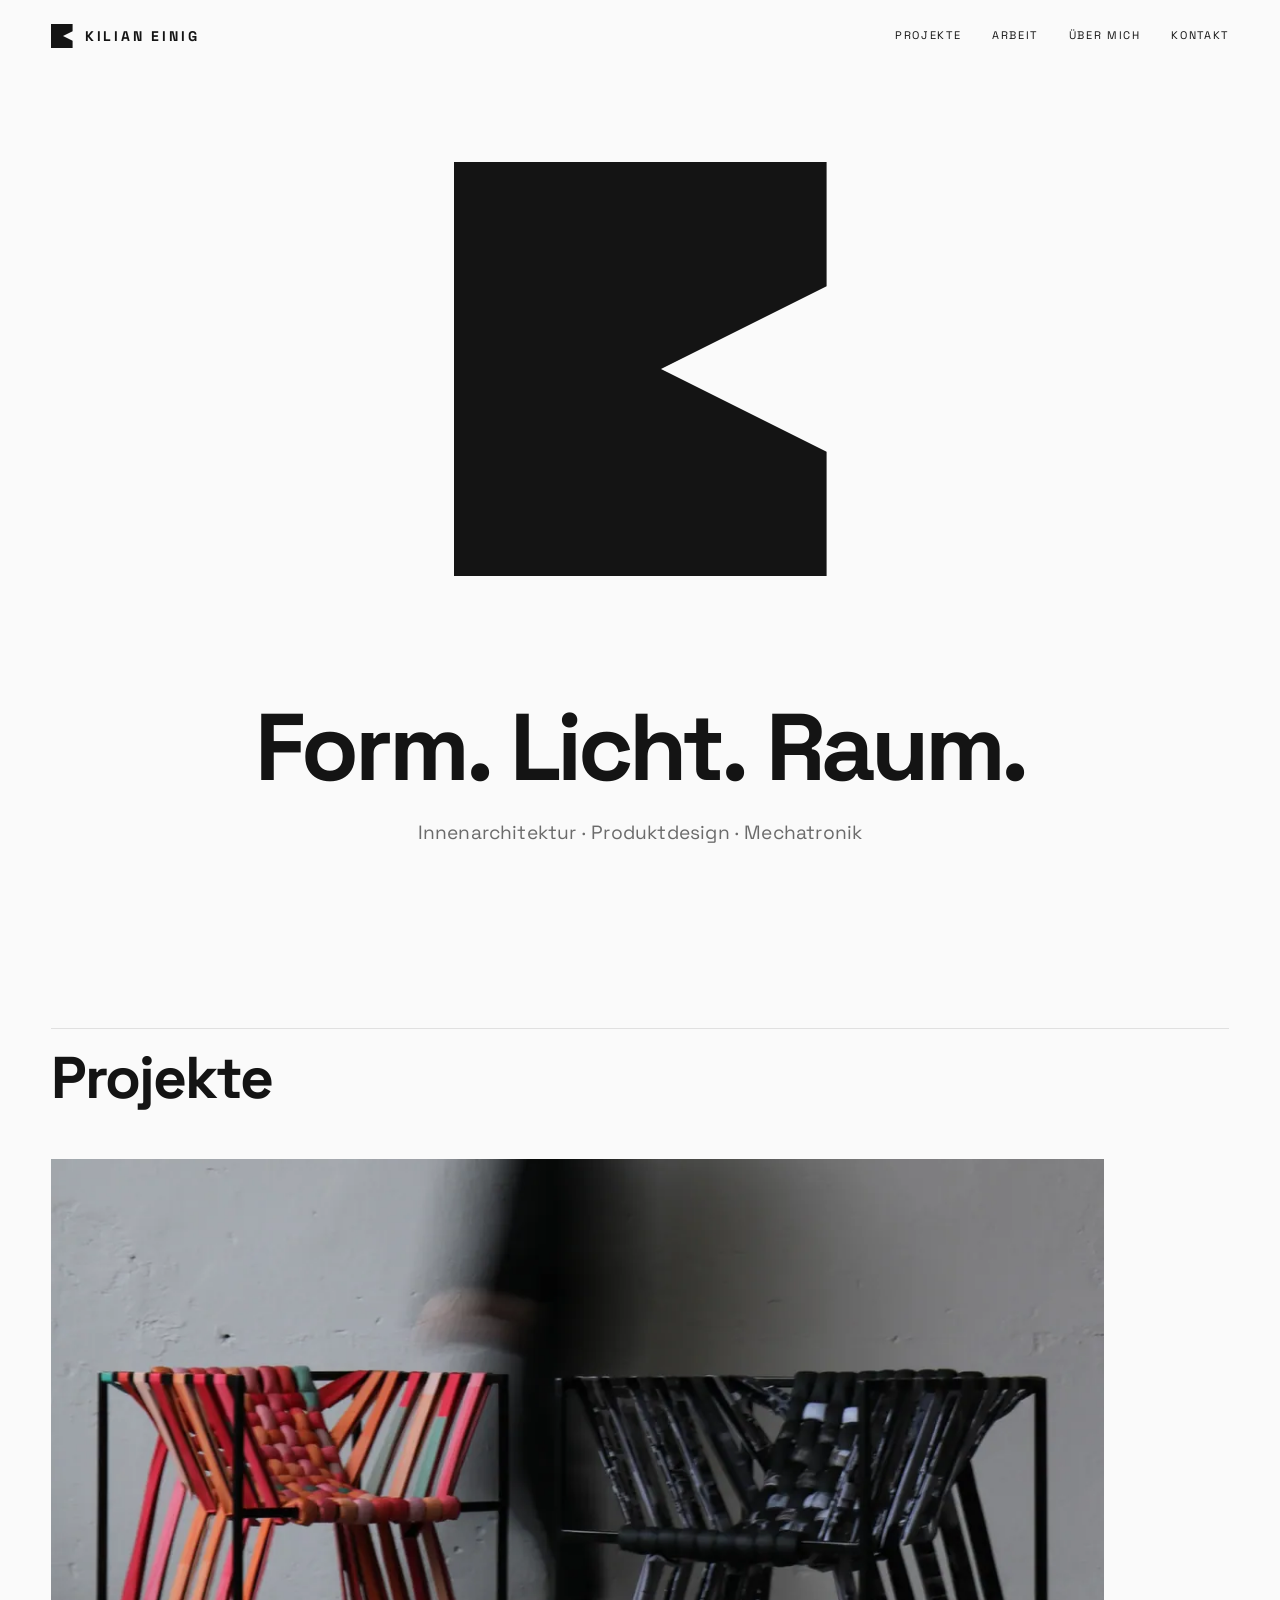
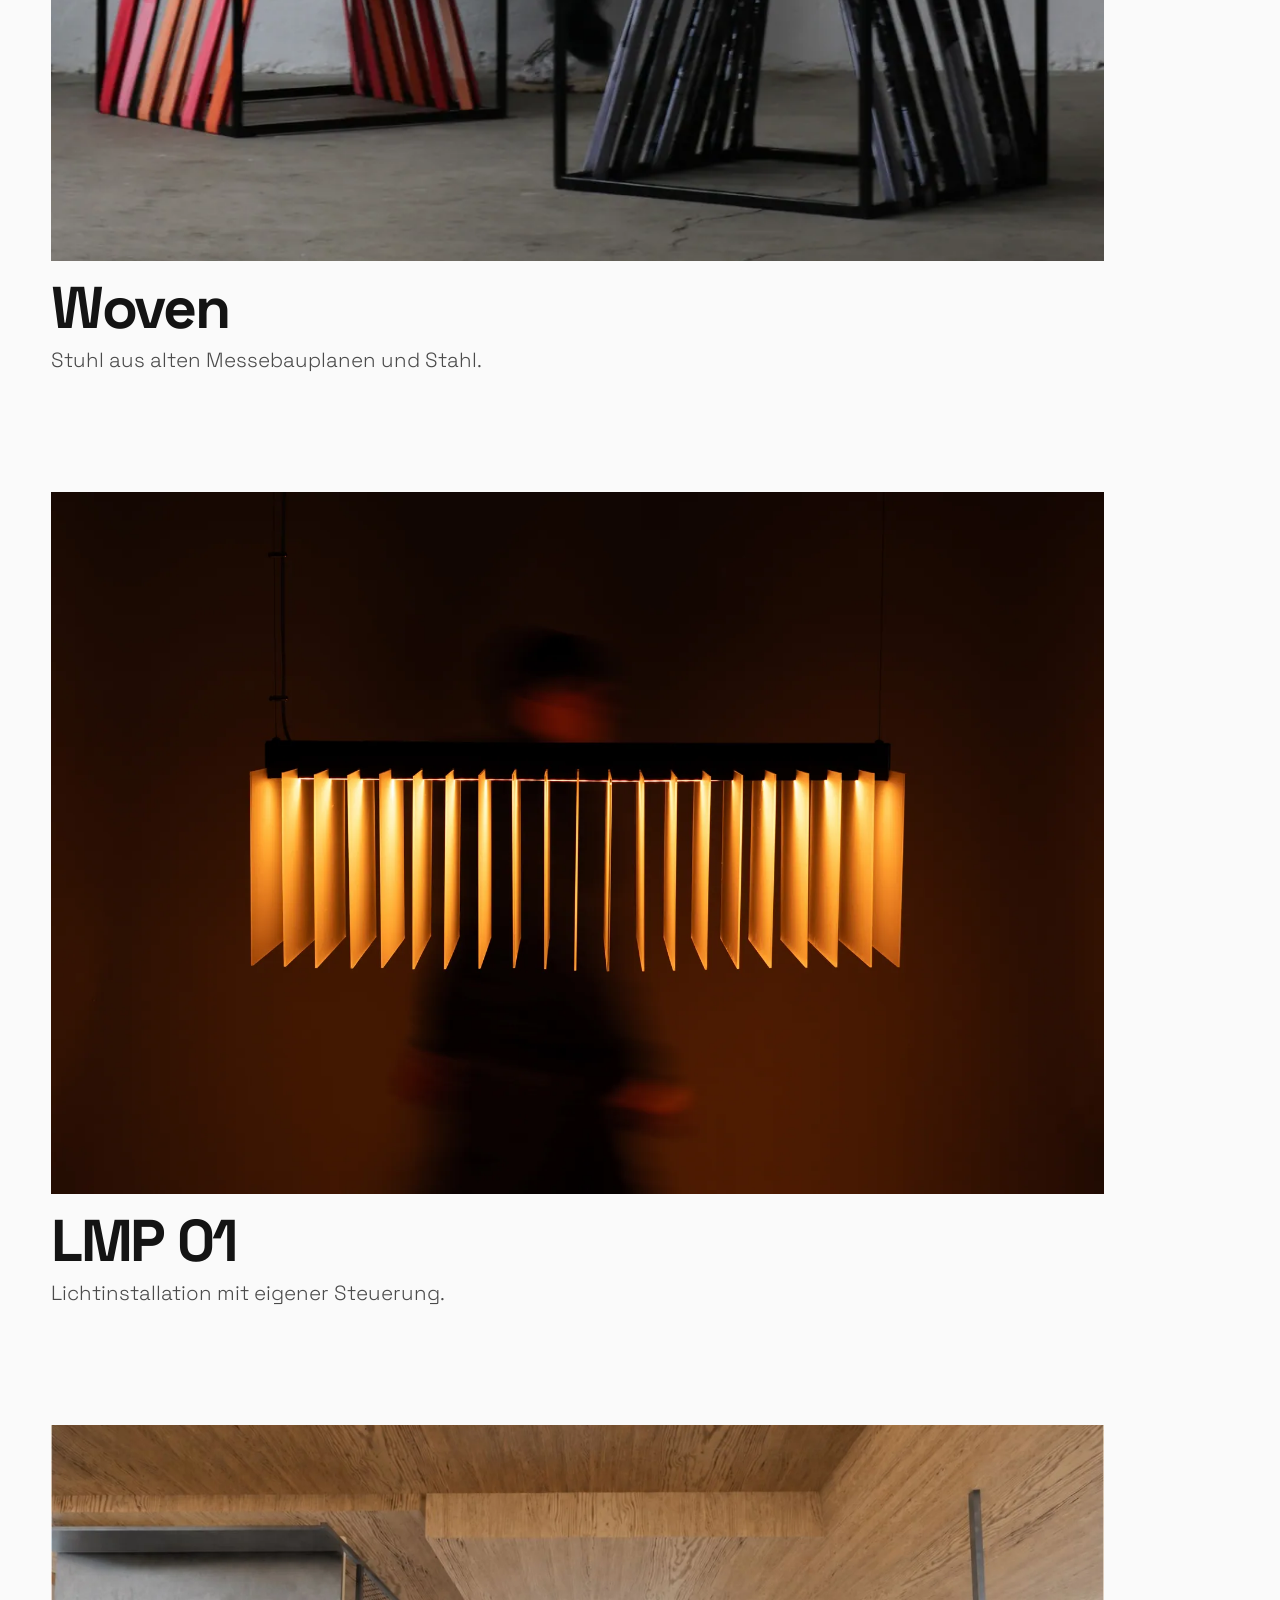
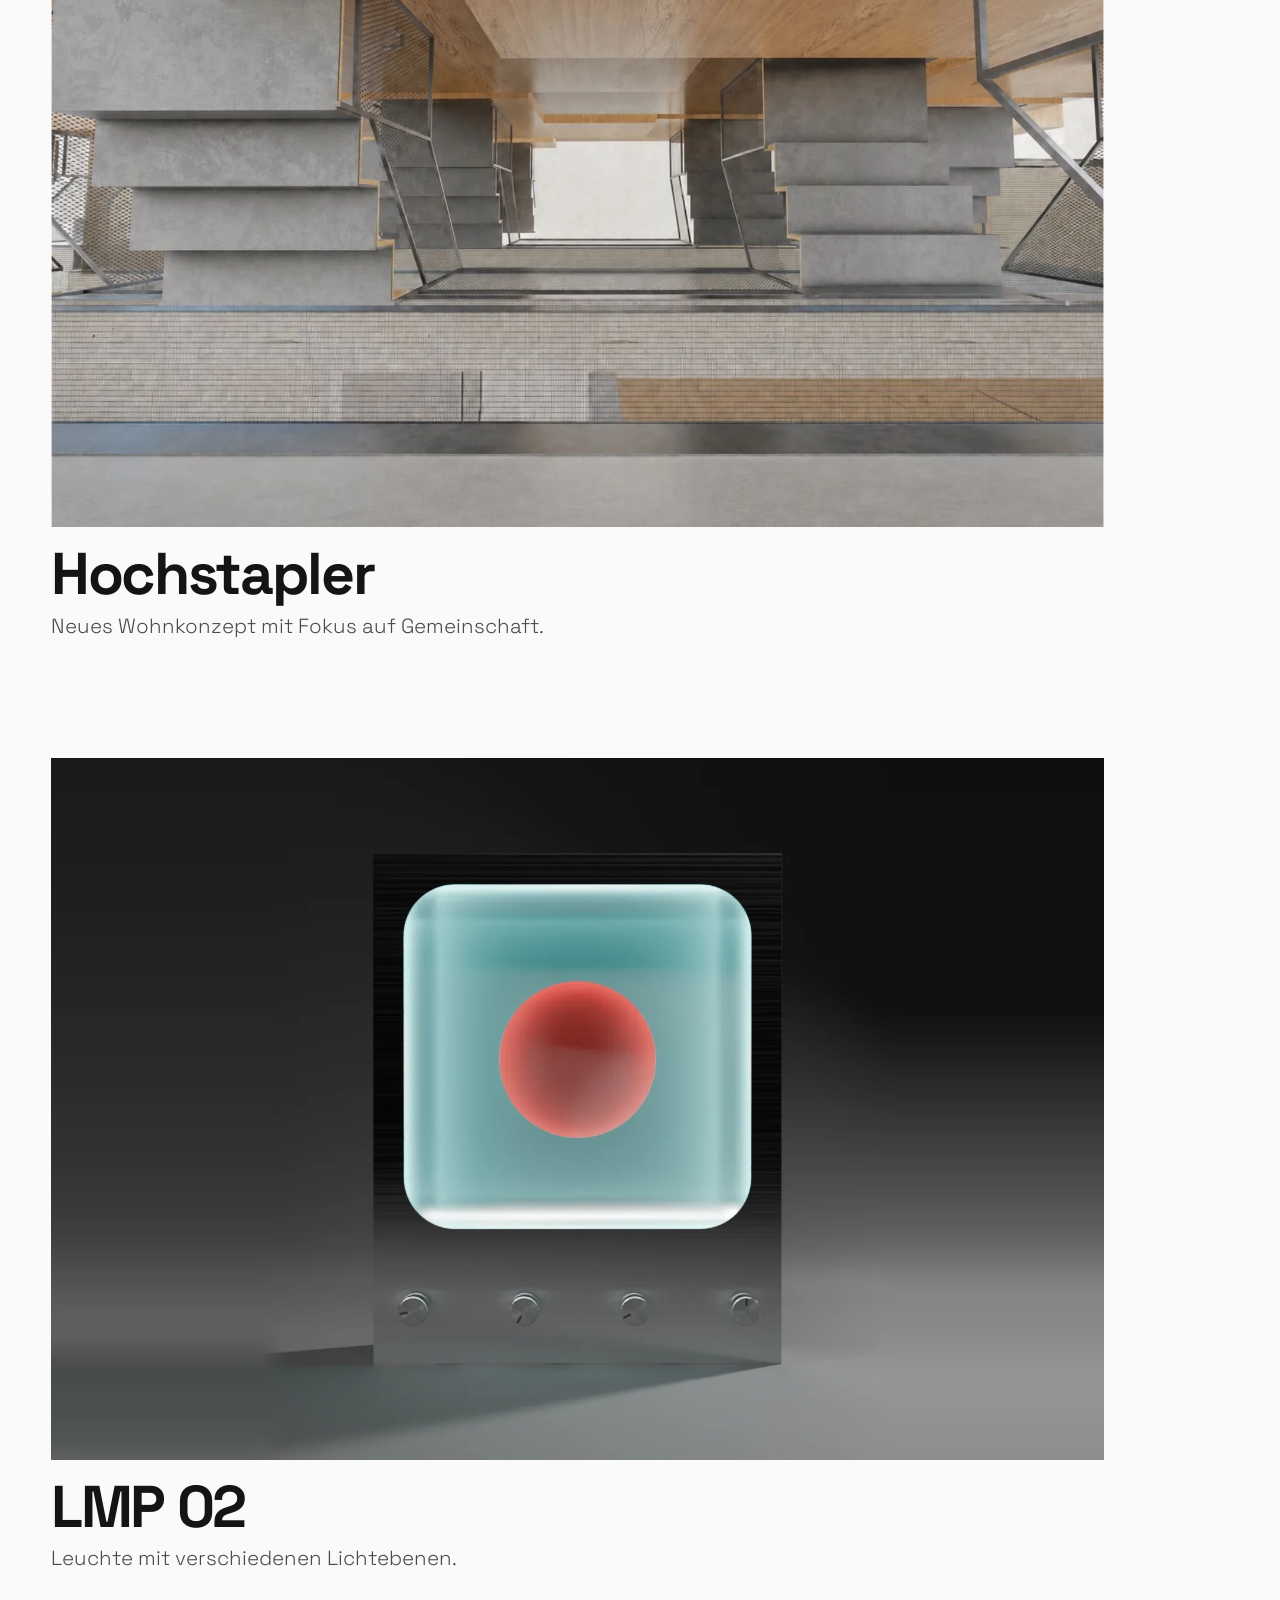
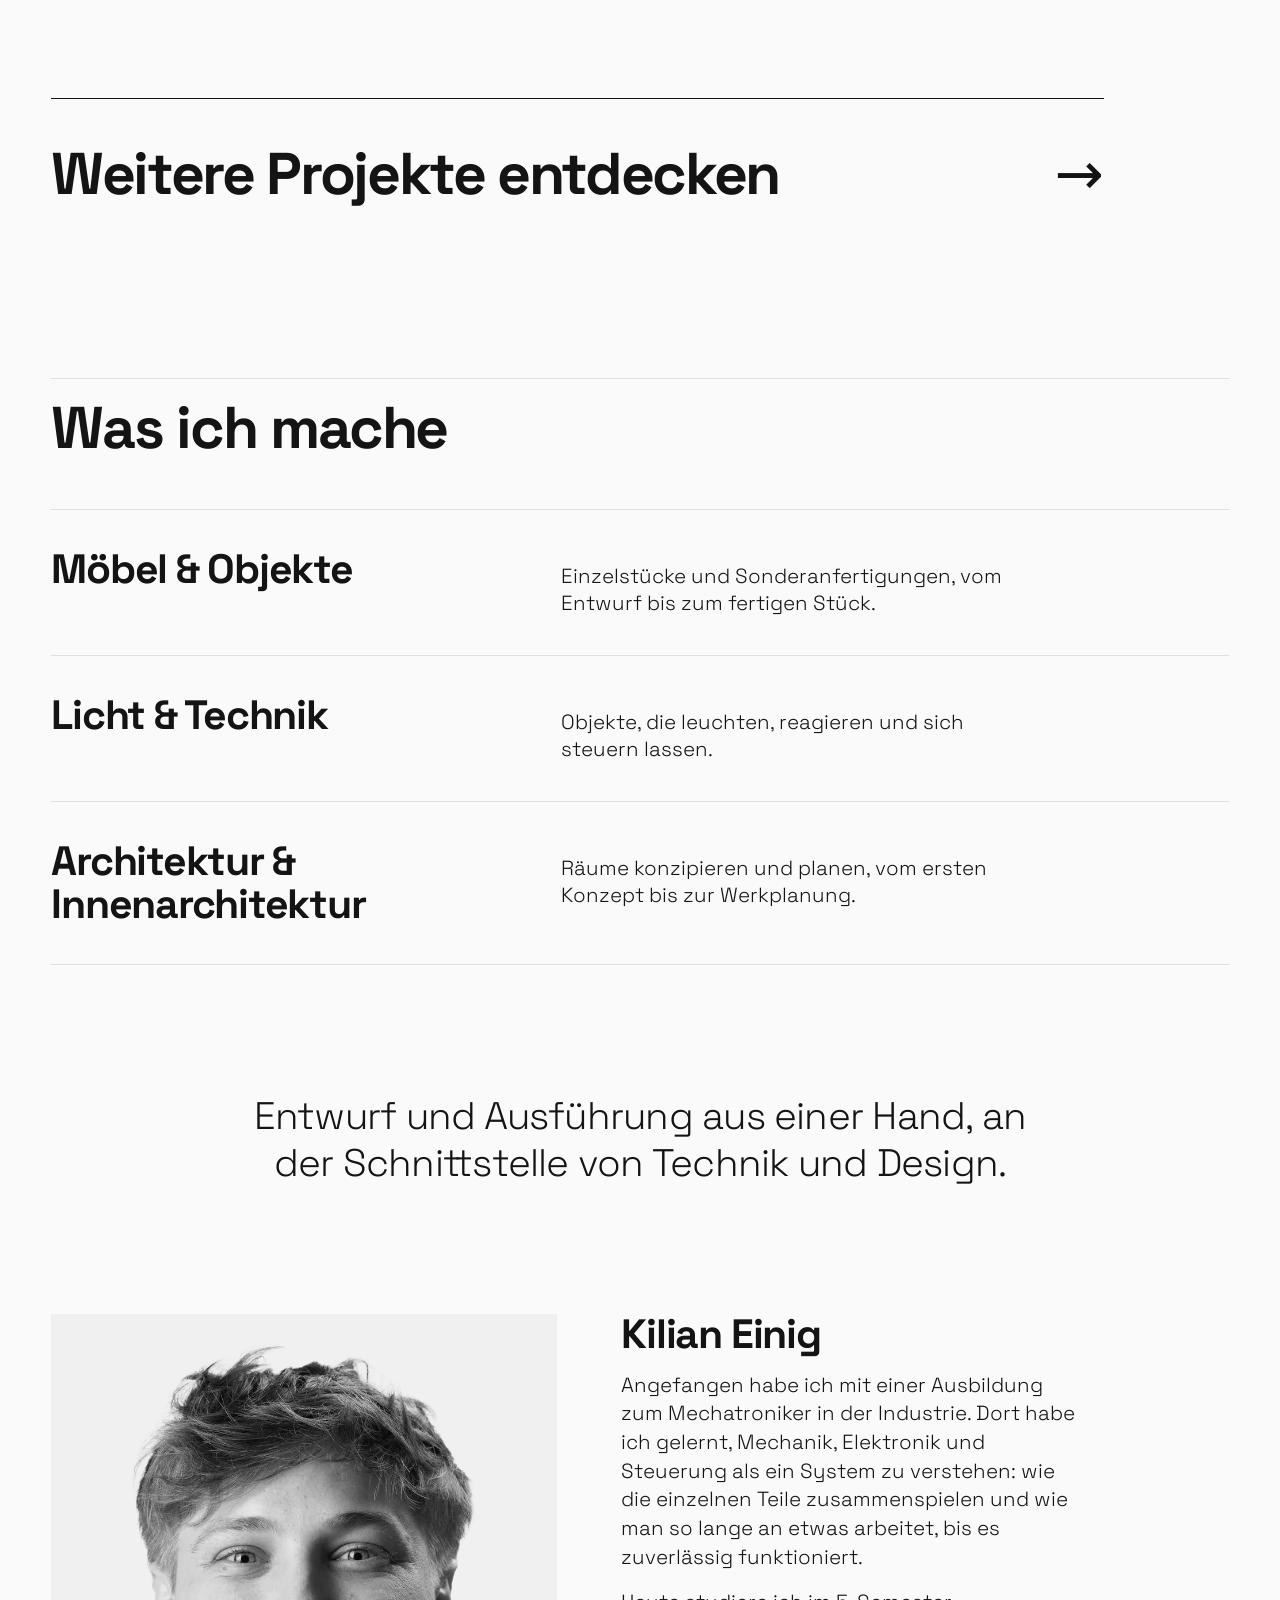
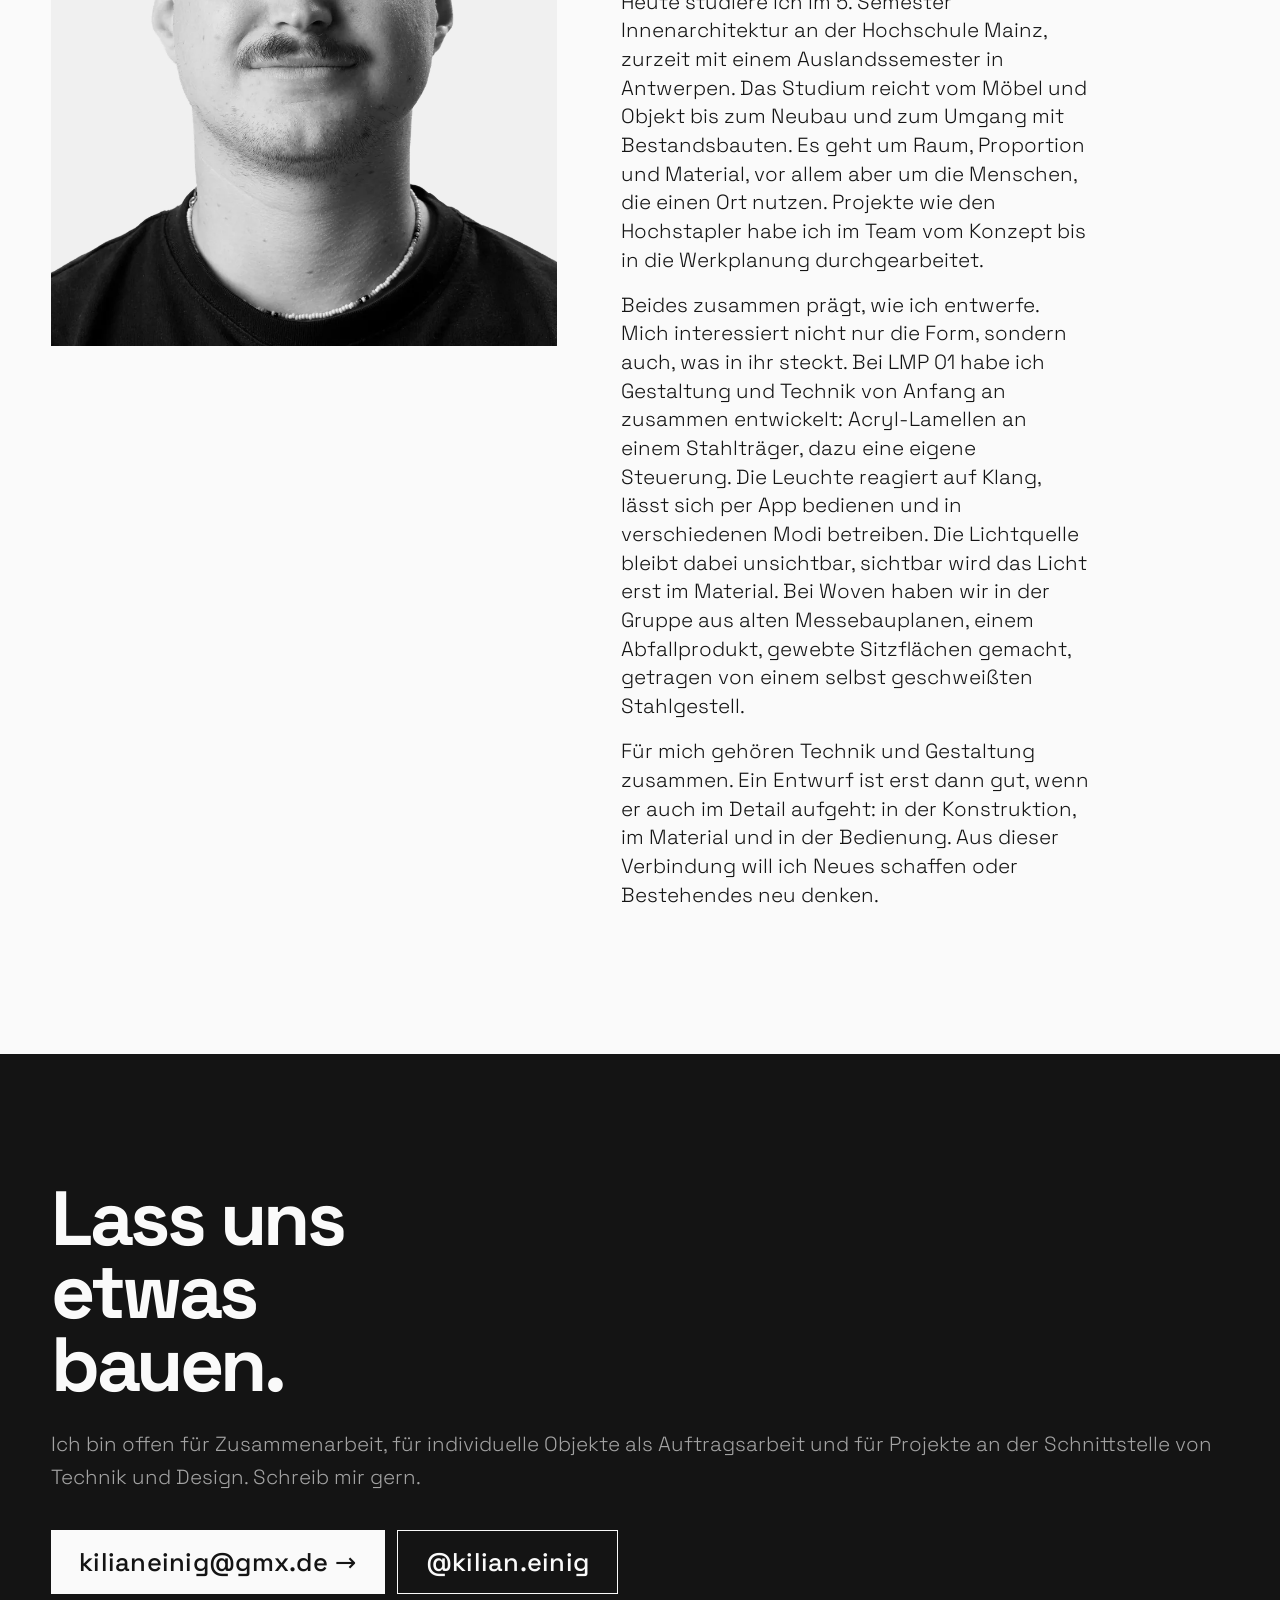
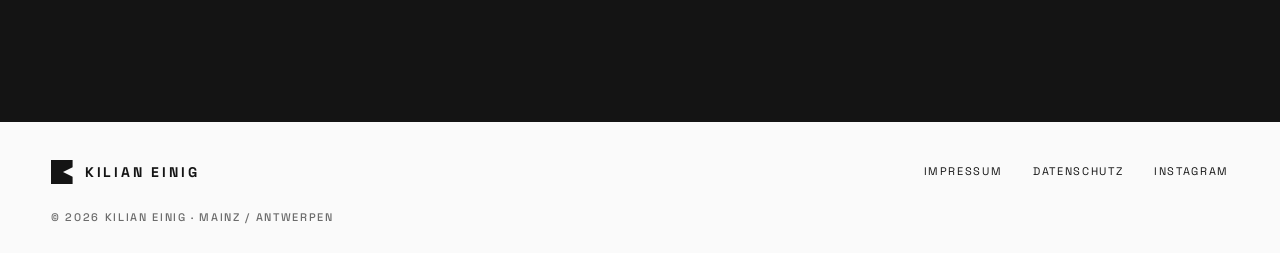
==== commit 38c1ae4d: "Auftakt zentriert, Zeile 'Innenarchitektur · Produktdesign · Mechatronik' darunter Co-Authored-By: C" ====
--- a/index.html
+++ b/index.html
@@ -59,6 +59,7 @@
     <div class="wrap hero-body">
       <div class="hero-copy">
         <h1 id="h-hero"><span class="vh">Kilian Einig – </span><span class="ln">Form.</span><span class="ln">Licht.</span><span class="ln">Raum.</span></h1>
+        <p class="hero-sub">Innenarchitektur · Produktdesign · Mechatronik</p>
       </div>
     </div>
   </section>
--- a/css/style.css
+++ b/css/style.css
@@ -53,8 +53,6 @@
 .nav-in{height:var(--header-h);display:flex;align-items:center;gap:clamp(16px,3vw,40px)}
 .brand{display:inline-flex;align-items:center;gap:12px;margin-right:auto;text-decoration:none;font-weight:700;text-transform:uppercase;letter-spacing:.2em;font-size:14px;min-height:44px}
 .brand svg{height:24px;width:auto;fill:currentColor;flex:none}
-/* Chrom beim Darüberfahren: das Logo wird zur Spiegelfolie, ein Lichtstreifen wandert hindurch */
-
 .links ul{display:flex;gap:clamp(16px,2.4vw,36px);list-style:none;margin:0;padding:0}
 .links a{position:relative;display:inline-flex;align-items:center;min-height:44px;text-decoration:none;font-size:11px;font-weight:400;text-transform:uppercase;letter-spacing:.15em}
 .links a::after{content:"";position:absolute;left:0;right:.15em;bottom:12px;height:1px;background:currentColor;transform:scaleX(0);transform-origin:left;transition:transform 300ms var(--ease)}
@@ -69,7 +67,6 @@
 /* Auftakt: groß nur das Logo, das sich von der Mitte aus öffnet. Der Name steht schon in der Kopfzeile. */
 .hero-img{display:grid;place-items:center}
 .hero-mark{display:block;height:clamp(150px,46svh,440px);width:auto;fill:var(--ink)}
-.hm-cover{fill:var(--ink)}
 /* Zwei Blenden in Papierfarbe geben das Logo von der Mitte aus frei (nur transform, läuft flüssig) */
 .mark-wrap{position:relative;display:block}
 .mark-wrap::before,.mark-wrap::after{content:"";position:absolute;z-index:1;left:-8%;right:-8%;height:calc(58% + 2px);background:var(--paper);transform:scaleY(0);will-change:transform}
@@ -78,10 +75,12 @@
 .hero-pause{position:absolute;z-index:2;right:max(var(--gutter),env(safe-area-inset-right,0px));bottom:16px;min-height:44px;padding:0 14px;border:1px solid var(--ink);background:var(--paper);cursor:pointer}
 .hero-pause:hover{background:var(--ink);color:var(--paper)}
 @keyframes settle{from{transform:scale(1.06)}}
-.hero-body{display:flex;align-items:stretch;justify-content:space-between;gap:24px;padding-top:clamp(16px,2vw,24px);padding-bottom:clamp(28px,4vw,56px);width:100%}
-.hero-copy{min-width:0;display:flex;flex-direction:column}
+.hero-body{display:flex;align-items:center;justify-content:center;text-align:center;gap:24px;padding-top:clamp(16px,2vw,24px);padding-bottom:clamp(28px,4vw,56px);width:100%}
+.hero-copy{min-width:0;width:100%;display:block;text-align:center}
 .hero .label{margin:0}
-.hero h1{margin:14px 0 0 -.04em;font-size:clamp(56px,7.4vw,128px);font-weight:700;letter-spacing:-.045em;line-height:.9}
+.hero h1{margin:14px 0 0;font-size:clamp(56px,7.4vw,128px);font-weight:700;letter-spacing:-.045em;line-height:.9}
+.hero h1 .ln:last-child{margin-right:0}
+.hero-sub{margin:clamp(16px,2.2vw,28px) 0 0;font-weight:400;font-size:clamp(15px,1.5vw,21px);letter-spacing:.01em;color:var(--stone)}
 .hero h1 .ln{display:inline-block;margin-right:.22em}
 .hero-cta{display:flex;flex-wrap:wrap;align-items:center;gap:16px 28px;margin-top:clamp(20px,2.4vw,32px)}
 @media (max-width:760px){
@@ -116,6 +115,11 @@
 .big-cap h3{margin:0;font-size:var(--fs-h2);font-weight:700;letter-spacing:-.04em;line-height:1}
 .big-kurz{margin:0;font-weight:300;font-size:var(--fs-lead);color:var(--graphite)}
 .big:hover h3{text-decoration:underline;text-decoration-thickness:3px;text-underline-offset:6px}
+/* Button unter den vier Projekten zur vollständigen Übersicht */
+.big-more{display:flex;align-items:baseline;justify-content:space-between;gap:24px;width:min(100%,calc(78svh * 1.5));margin-top:8px;padding:28px 0;border-top:1px solid var(--ink);text-decoration:none;color:var(--ink)}
+.big-more span:first-child{font-size:var(--fs-h2);font-weight:700;letter-spacing:-.04em;line-height:1}
+.big-more span:last-child{font-size:var(--fs-h2);transition:transform 250ms var(--ease)}
+.big-more:hover span:last-child{transform:translateX(.18em)}
 
 /* ---------- Was ich mache: Titel und ein starker Satz ---------- */
 .felder{list-style:none;margin:0;padding:0}
@@ -210,6 +214,106 @@
 .gal img,.gal video{width:100%}
 .gal figcaption{margin-top:10px;font-size:var(--fs-small);color:var(--stone)}
 @media (max-width:760px){.gal{grid-template-columns:1fr}}
+
+/* Katalog: durchgehendes Heft, Doppelseite unter Doppelseite zum Scrollen (nur Rechner). */
+.pp-tools{display:flex;justify-content:space-between;align-items:center;gap:16px}
+.kat-open{min-height:44px;padding:0 18px;border:1px solid var(--ink);background:transparent;color:var(--ink);font:inherit;font-size:var(--fs-small);cursor:pointer;transition:background var(--t-ui),color var(--t-ui)}
+.kat-open:hover{background:var(--ink);color:var(--paper)}
+@media (max-width:900px){.kat-open{display:none}}
+html.kat-lock{overflow:hidden}
+.kat{position:fixed;inset:0;z-index:60;background:#E7E6E2;display:none}
+.kat.on{display:flex;flex-direction:column}
+.kat-top{flex:none;display:flex;justify-content:space-between;align-items:center;gap:16px;padding:16px 22px}
+.kat-count{color:var(--stone)}
+.kat-x{min-height:40px;padding:0 16px;border:1px solid var(--ink);background:var(--paper);color:var(--ink);font:inherit;font-size:var(--fs-small);cursor:pointer}
+.kat-x:hover{background:var(--ink);color:var(--paper)}
+.kat-stage{flex:1;min-height:0;display:flex;align-items:center;justify-content:center;gap:clamp(12px,2vw,28px);padding:0 clamp(12px,2vw,24px) clamp(20px,3vh,40px);perspective:2600px}
+.kat-nav{flex:none;width:52px;height:52px;border:1px solid #B9B7B2;border-radius:50%;background:var(--paper);color:var(--ink);font-size:20px;cursor:pointer;transition:border-color var(--t-ui),background var(--t-ui)}
+.kat-nav:hover{border-color:var(--ink)}
+.kat-nav:disabled{opacity:.3;cursor:default}
+.kat-book{--w:min(1180px,calc(100vw - 180px));--f:calc(var(--w) / 92);position:relative;width:var(--w);max-height:100%;aspect-ratio:1.414;transform-style:preserve-3d}
+.kat-spread{position:absolute;inset:0;display:grid;grid-template-columns:1fr 1fr;background:var(--paper);box-shadow:0 16px 54px rgba(30,28,24,.22)}
+@media (prefers-reduced-motion:no-preference){.kat-spread{animation:katIn .5s ease both}}
+@keyframes katIn{from{opacity:0}}
+.kat-leaf{position:absolute;top:0;bottom:0;width:50%;transform-style:preserve-3d;z-index:4;pointer-events:none}
+.kat-leaf.fwd{left:50%;transform-origin:left center}
+.kat-leaf.bwd{left:0;transform-origin:right center}
+.kat-leaf .lf-face{position:absolute;inset:0;backface-visibility:hidden;overflow:hidden;background:var(--paper);box-shadow:0 16px 54px rgba(30,28,24,.22)}
+.kat-leaf .lf-back{transform:rotateY(180deg)}
+.kat-leaf .kp{position:absolute;inset:0}
+
+.kp{position:relative;min-width:0;overflow:hidden;font-size:calc(var(--f) * 1.1);line-height:1.45}
+.kp.l{box-shadow:inset -1px 0 0 #ECEBE8}
+.kp-in{position:absolute;inset:calc(var(--f) * 6) calc(var(--f) * 4) calc(var(--f) * 6) calc(var(--f) * 5);display:flex;flex-direction:column;min-height:0}
+.kp.r .kp-in{left:calc(var(--f) * 4);right:calc(var(--f) * 5)}
+.kp-head{position:absolute;top:calc(var(--f) * 2.6);left:calc(var(--f) * 5);right:calc(var(--f) * 4);display:flex;justify-content:space-between;font-size:calc(var(--f) * .72);letter-spacing:.14em;text-transform:uppercase;color:var(--stone)}
+.kp.r .kp-head{left:calc(var(--f) * 4);right:calc(var(--f) * 5)}
+
+.kf{margin:0;display:flex;flex-direction:column;min-height:0;min-width:0}
+.kf-img{flex:1;min-height:0;background:var(--surface);overflow:hidden}
+.kf-img img{width:100%;height:100%;object-fit:cover;display:block}
+.kf.draw .kf-img{background:#fff}
+.kf.draw img{object-fit:contain}
+.kf figcaption{margin-top:calc(var(--f) * .7);font-size:calc(var(--f) * .78);line-height:1.3;color:var(--stone)}
+
+/* Bildseiten mit Weißrand: ein großes Foto, oder dichtes Raster aus 2-4 kleineren mit Unterschrift */
+.kp-photo .kf,.kp-solo .kf{height:100%}
+.kp-solo .kp-in{justify-content:center}
+.kp-solo .kf{height:82%}
+.kp-grid2 .kp-in,.kp-grid3 .kp-in,.kp-grid4 .kp-in{display:grid;gap:calc(var(--f) * 1.5) calc(var(--f) * 1.8)}
+.kp-grid2 .kp-in{grid-template-rows:1fr 1fr}
+.kp-grid4 .kp-in{grid-template-columns:1fr 1fr;grid-template-rows:1fr 1fr}
+.kp-grid3 .kp-in{grid-template-columns:1fr 1fr;grid-template-rows:1.35fr 1fr}
+.kp-grid3 .kf:nth-child(1){grid-column:1 / 3}
+.kp-grid2 .kf,.kp-grid3 .kf,.kp-grid4 .kf{min-height:0}
+.kp-plan .kp-in{justify-content:center}
+.kp-plan .kf{height:100%}
+.kp-plan .kf.draw img{padding:calc(var(--f) * 1.5)}
+
+/* Umschlag, Inhalt, Kontakt, Überleitung */
+.kp-cover.dark{background:var(--ink);color:var(--paper)}
+.kp-cover .kp-in{justify-content:space-between}
+.kp-cover svg{width:calc(var(--f) * 14);fill:var(--paper)}
+.kc-name{margin:0;font-size:calc(var(--f) * 5);font-weight:700;letter-spacing:-.04em;line-height:1}
+.kp-cover .label{margin:calc(var(--f) * 1) 0 0;font-size:calc(var(--f) * .8);color:var(--on-stage-dim)}
+.kp-cover.back .kp-in{align-items:center;justify-content:center;gap:calc(var(--f) * 3)}
+.kp-cover.back svg{width:calc(var(--f) * 8)}
+.kt-head{margin:0 0 calc(var(--f) * 3.5);font-size:calc(var(--f) * .8);color:var(--stone)}
+.kt-list{list-style:none;margin:0;padding:0;border-top:1px solid var(--ink)}
+.kt-list button,.kt-go{display:grid;width:100%;border:0;background:none;color:inherit;font:inherit;text-align:left;cursor:pointer}
+.kt-list button{grid-template-columns:calc(var(--f) * 4) 1fr auto;align-items:baseline;padding:calc(var(--f) * 1.25) 0;border-bottom:1px solid #DADADA}
+.kt-list strong{font-size:calc(var(--f) * 2);font-weight:700;letter-spacing:-.03em}
+.kt-list em{font-style:normal;font-size:calc(var(--f) * .76);color:var(--stone);text-transform:uppercase;letter-spacing:.12em}
+.kt-list button:hover strong,.kt-go:hover strong{text-decoration:underline}
+.ko-n{font-size:calc(var(--f) * .9);color:var(--stone)}
+.kp-teaser .kp-in,.kp-contact .kp-in{justify-content:flex-end}
+.kp-teaser .label{margin:0 0 calc(var(--f) * 1.5);font-size:calc(var(--f) * .8);color:var(--stone)}
+.kt-go{grid-template-columns:1fr;gap:calc(var(--f) * .7);border-top:1px solid var(--ink);padding-top:calc(var(--f) * 2)}
+.kt-go strong{font-size:calc(var(--f) * 4);font-weight:700;letter-spacing:-.05em;line-height:.95}
+.kt-go span:last-child{color:var(--graphite);font-weight:300}
+.kc-big{margin:0 0 calc(var(--f) * 2);font-size:calc(var(--f) * 4);font-weight:700;letter-spacing:-.05em;line-height:.95}
+.kp-contact p{margin:0 0 .5em}
+.kp-contact a{color:inherit}
+
+/* Projekteröffnung */
+.kp-open .kp-in{gap:calc(var(--f) * 2.4)}
+.ko-top h2{margin:calc(var(--f) * .6) 0 0;font-size:calc(var(--f) * 6);font-weight:700;letter-spacing:-.06em;line-height:.88;overflow-wrap:anywhere}
+.ko-kurz{margin:calc(var(--f) * 1.4) 0 0;font-size:calc(var(--f) * 1.7);font-weight:300;line-height:1.25;color:var(--graphite);max-width:26ch}
+.ko-txt{flex:1;min-height:0;overflow:hidden;columns:2;column-gap:calc(var(--f) * 2.4);border-top:1px solid var(--ink);padding-top:calc(var(--f) * 1.6);font-size:calc(var(--f) * 1.02)}
+.ko-txt p{margin:0 0 .8em}
+.ko-hint{color:var(--stone)}
+.kp-open dl{display:grid;grid-template-columns:repeat(3,1fr);gap:calc(var(--f) * 1.2) calc(var(--f) * 2);margin:0;padding-top:calc(var(--f) * 1.4);border-top:1px solid #DADADA}
+.kp-open dt{font-size:calc(var(--f) * .7);letter-spacing:.12em;text-transform:uppercase;color:var(--stone);margin-bottom:.3em}
+.kp-open dd{margin:0;font-size:calc(var(--f) * .95);line-height:1.3}
+
+/* Schritte */
+.kp-steps .kp-in{display:grid;grid-template-columns:1fr 1fr;gap:calc(var(--f) * 2)}
+.kp-steps.one .kp-in{grid-template-columns:1fr}
+.ks{display:grid;grid-template-rows:64% auto 1fr;min-height:0}
+.ks .kf{flex:none;min-height:0}
+.ks h3{margin:calc(var(--f) * 1.5) 0 calc(var(--f) * .6);font-size:calc(var(--f) * 1.7);font-weight:500;letter-spacing:-.02em;line-height:1.1}
+.ks h3 span{font-size:.55em;color:var(--stone);margin-right:.8em;vertical-align:.25em}
+.ks p{margin:0;color:var(--graphite);max-width:40ch}
 
 dialog.lb{padding:0;border:0;background:transparent;max-width:none;max-height:none;width:100vw;height:100svh;margin:0}
 dialog.lb::backdrop{background:rgba(8,7,6,.94)}
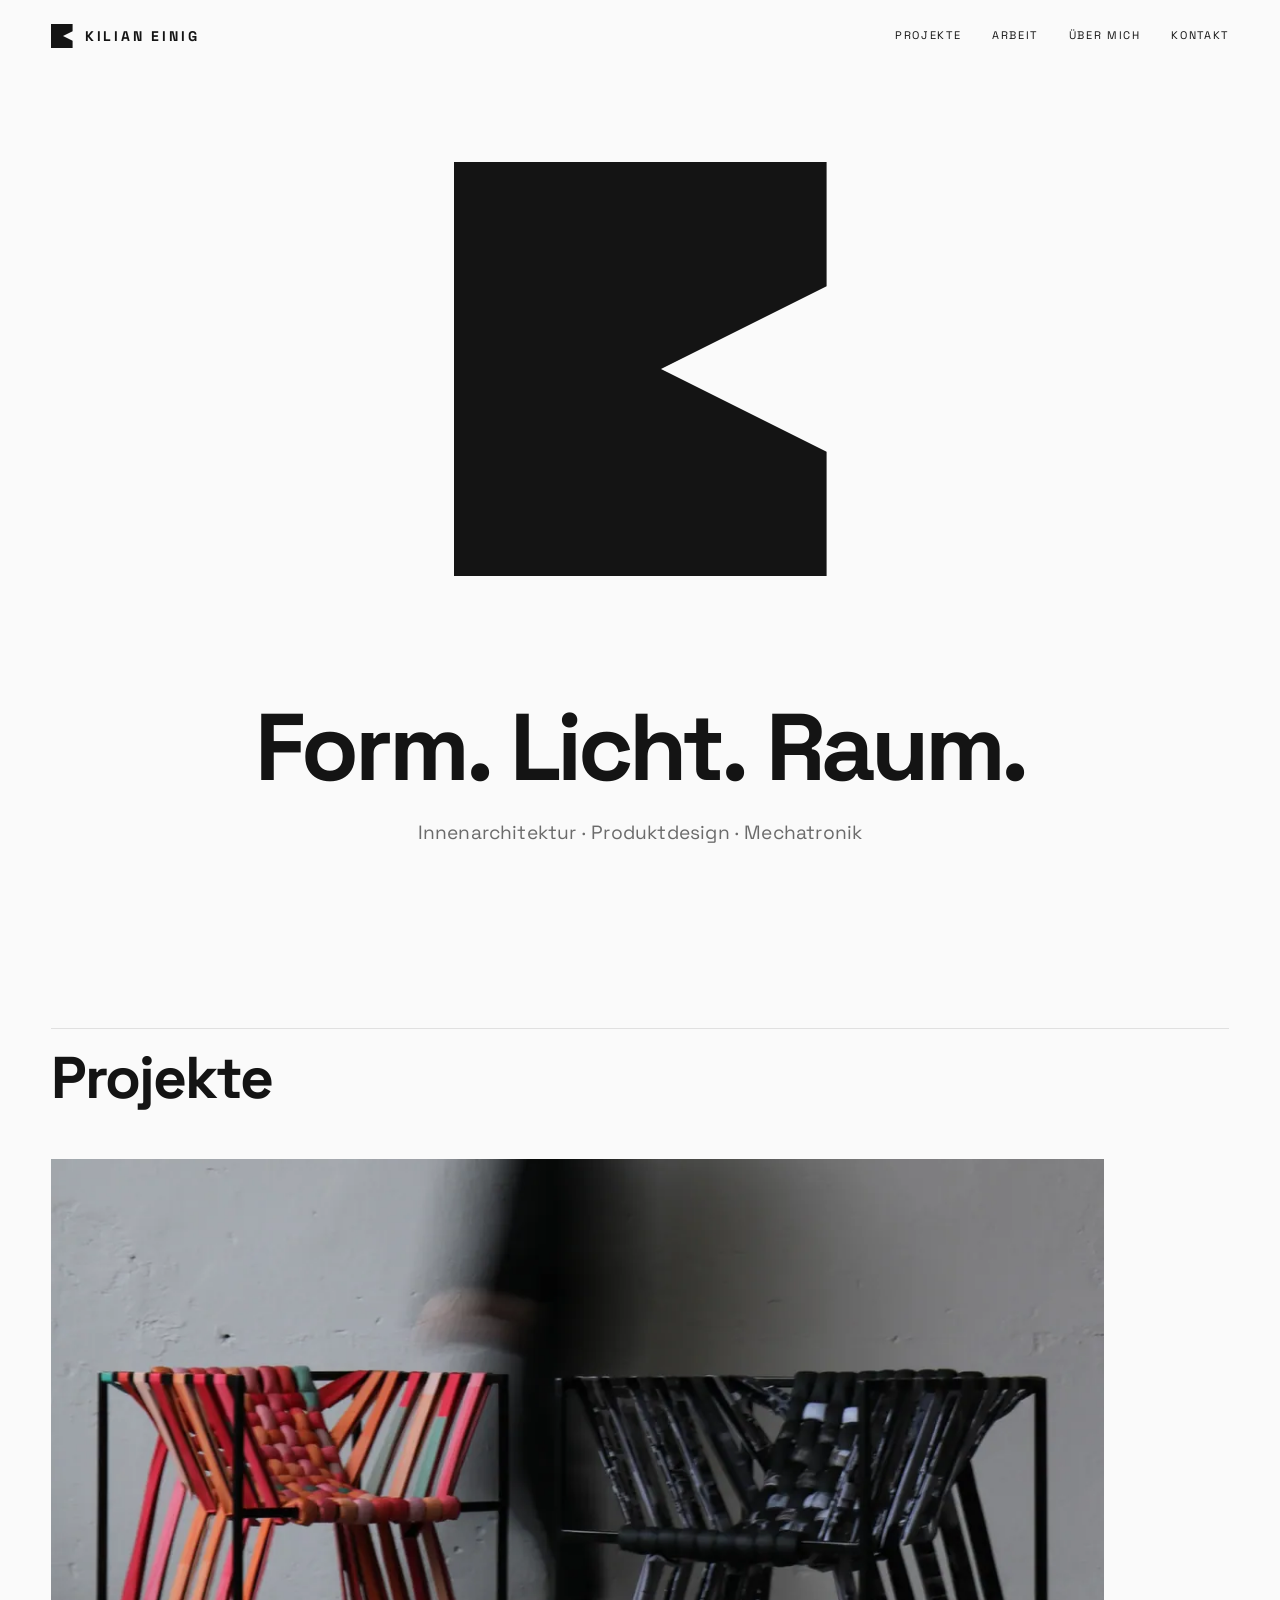
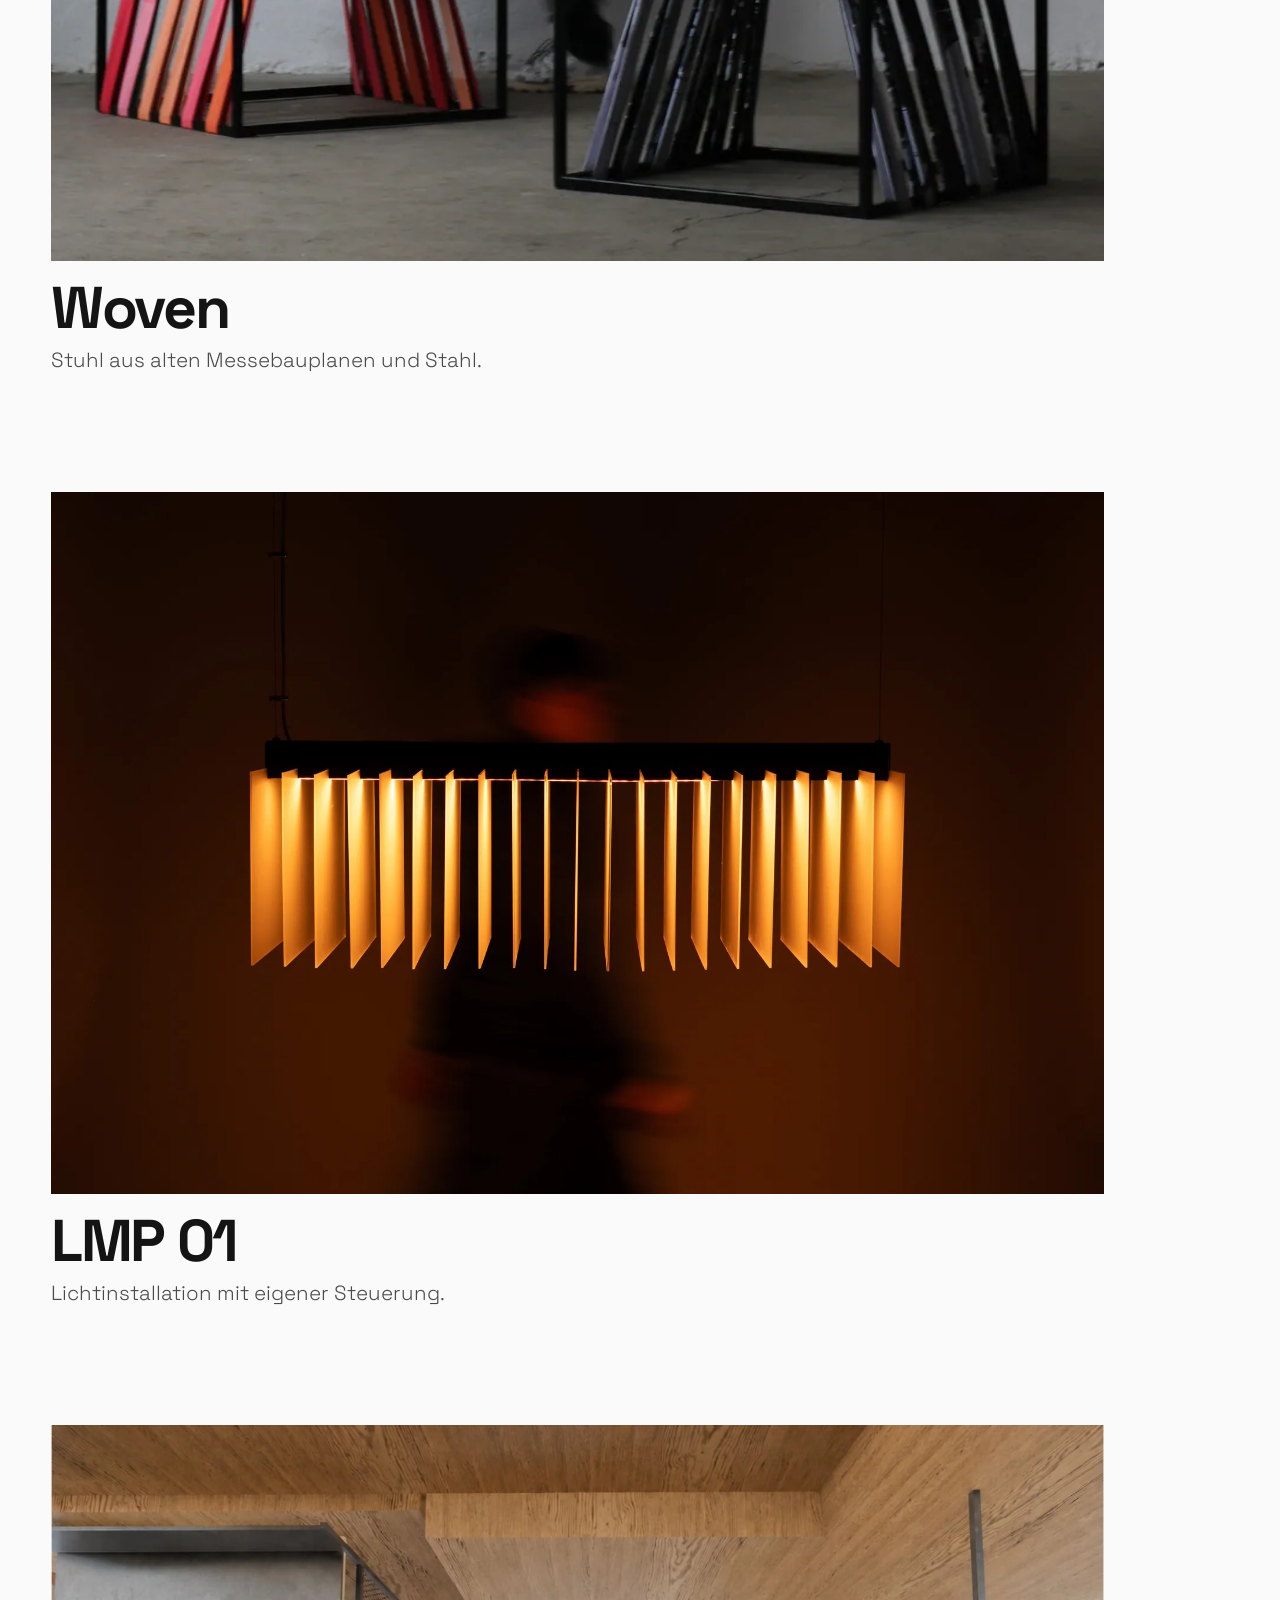
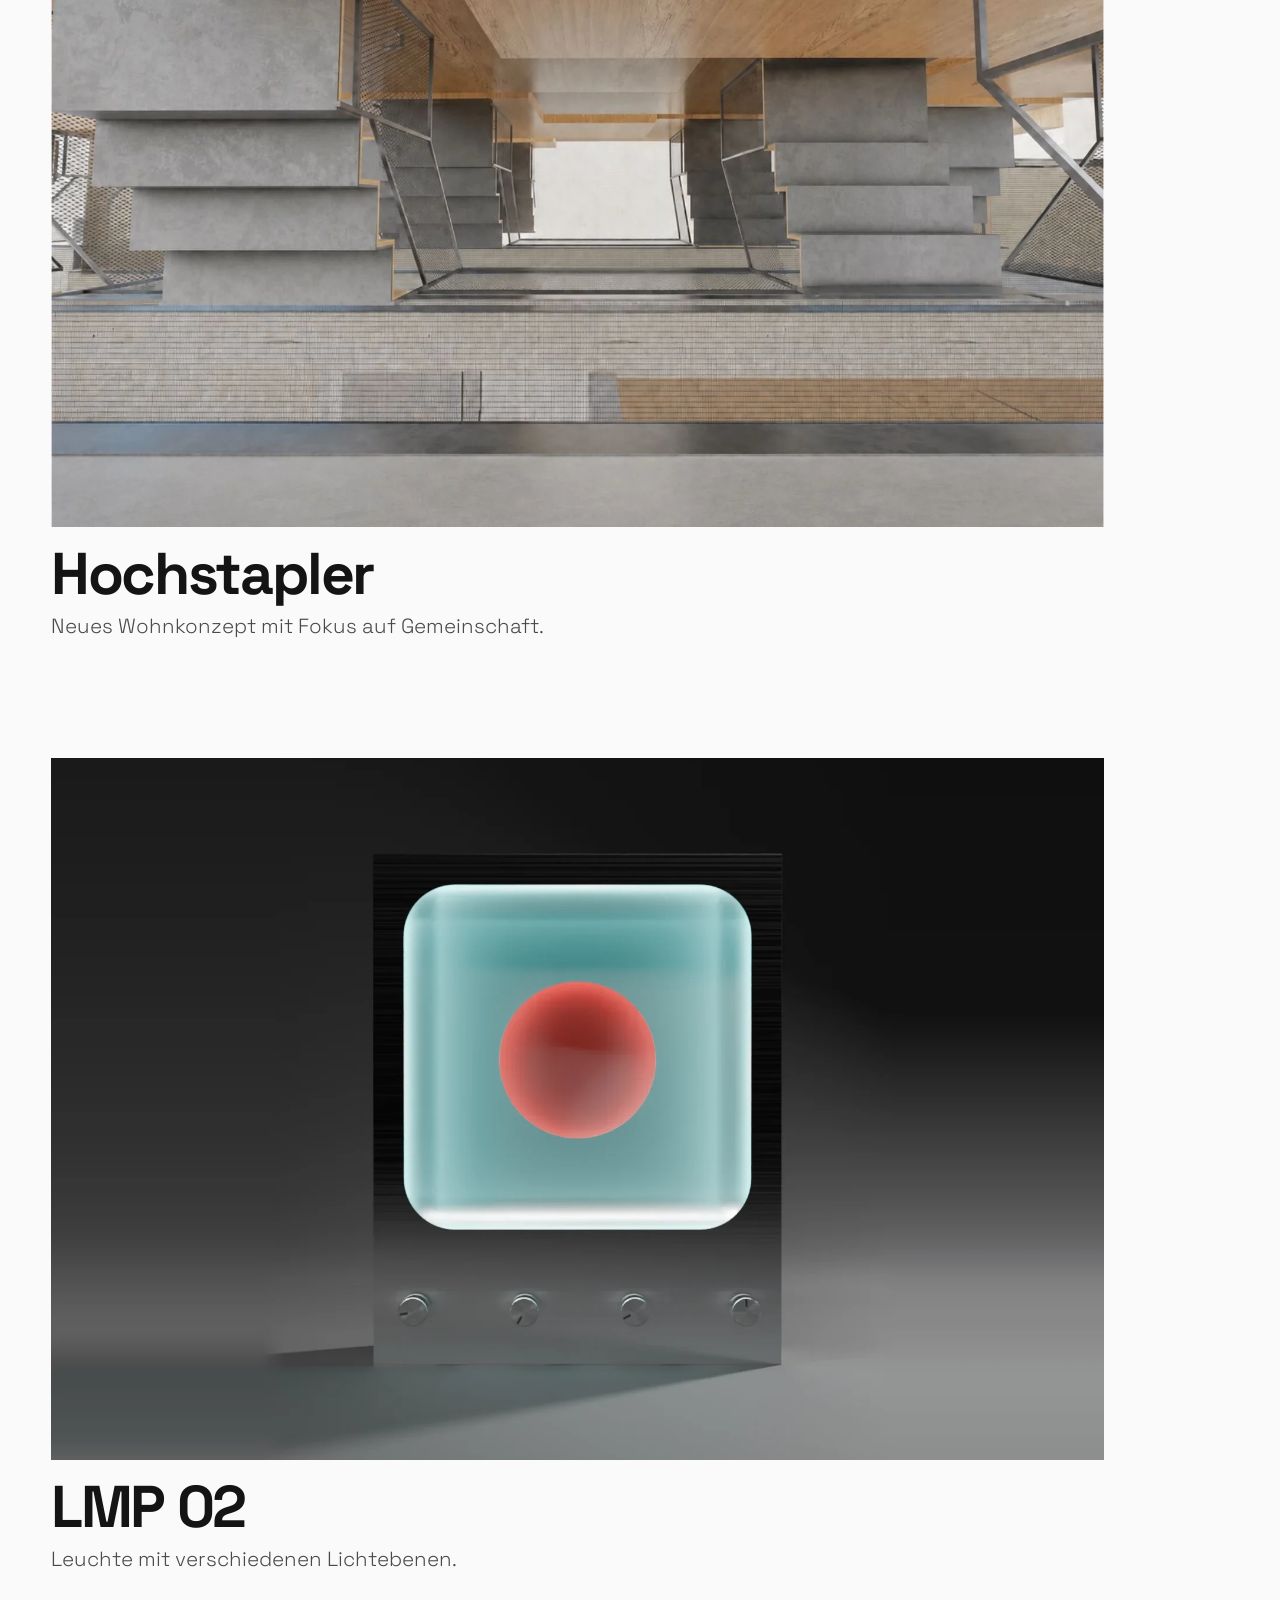
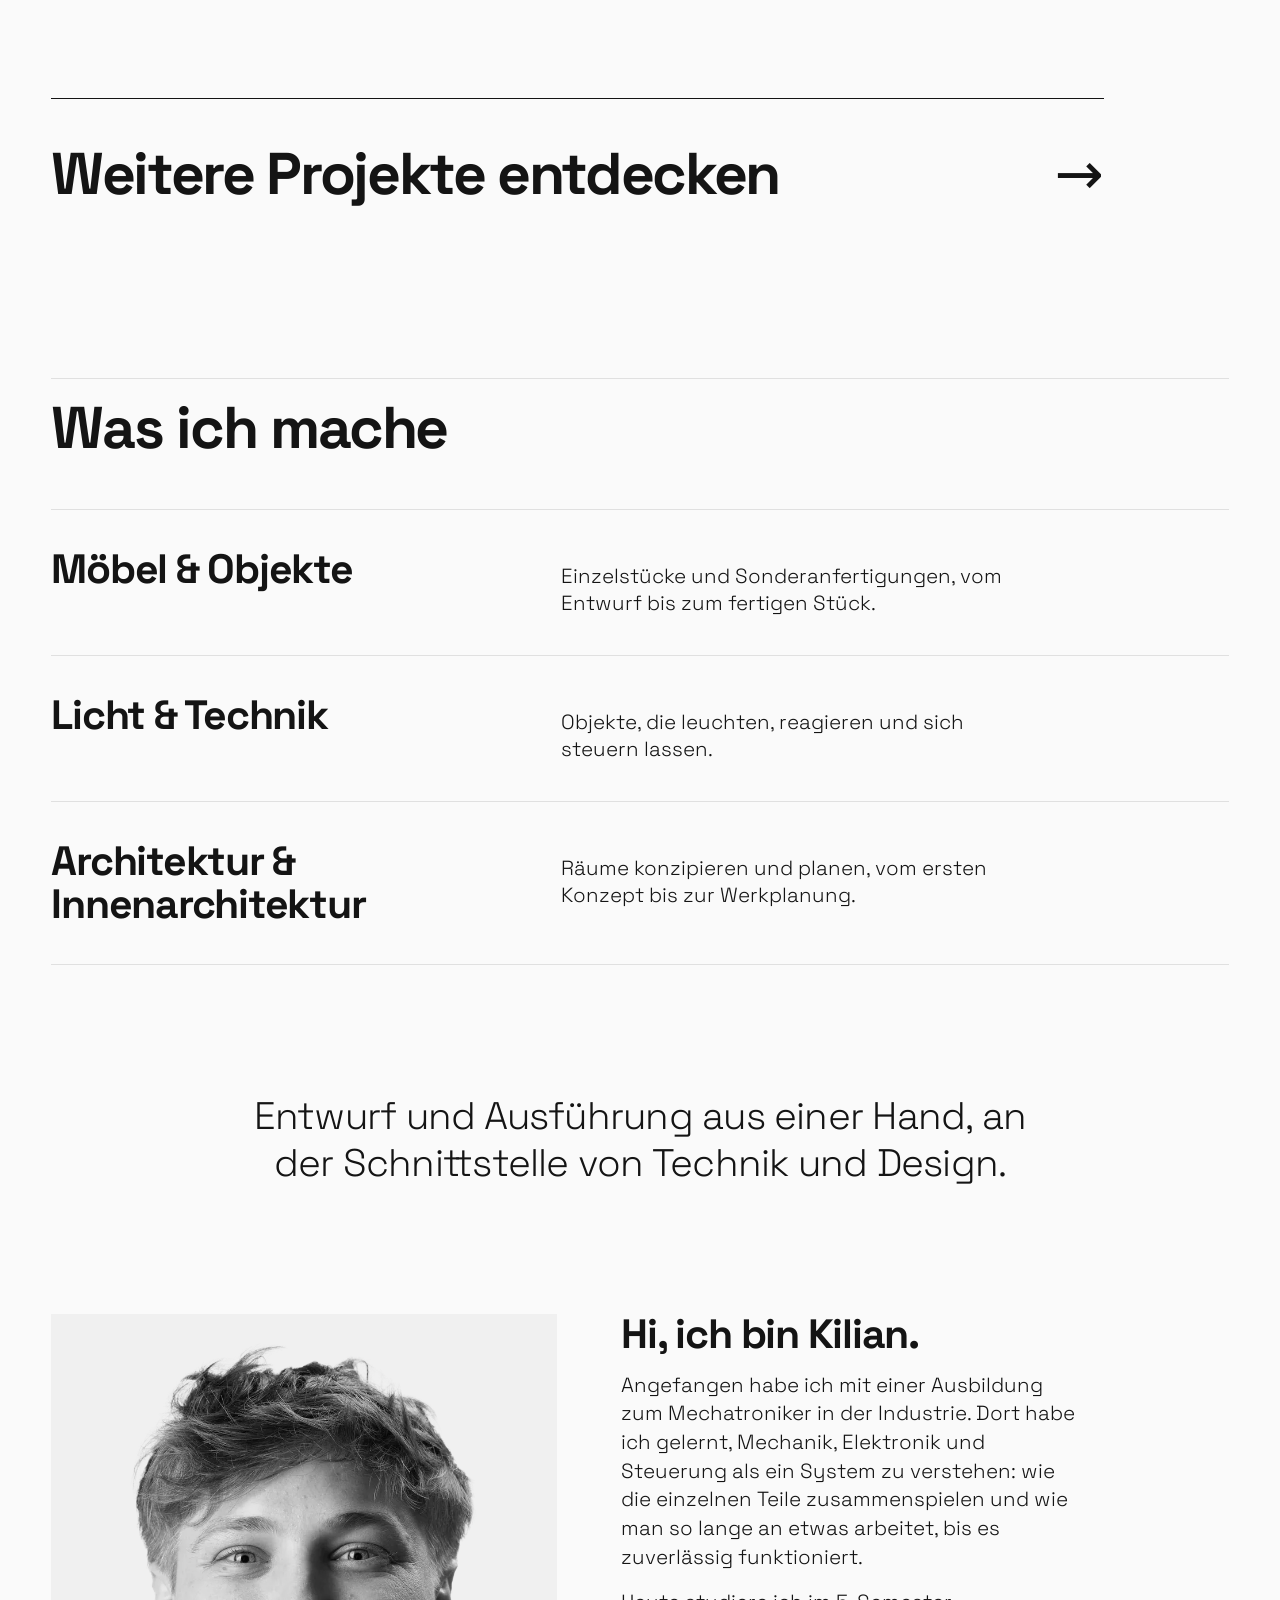
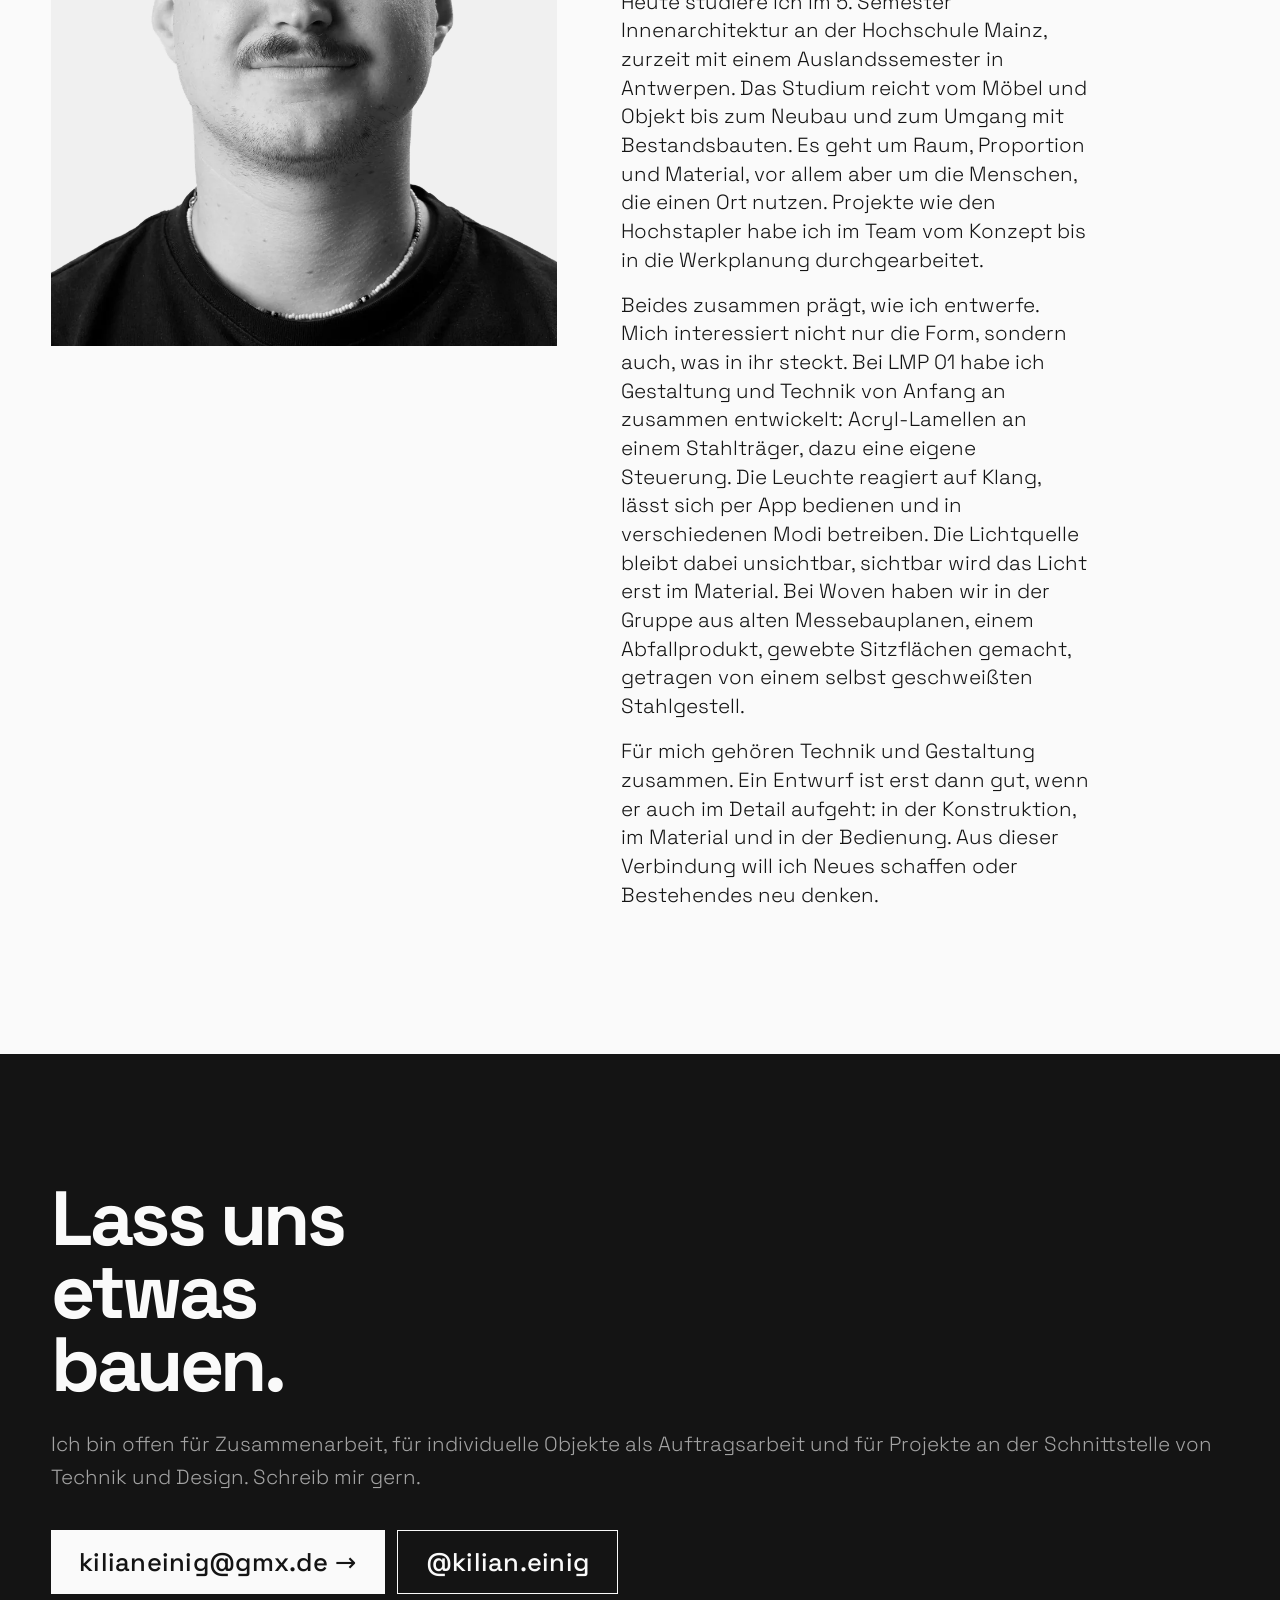
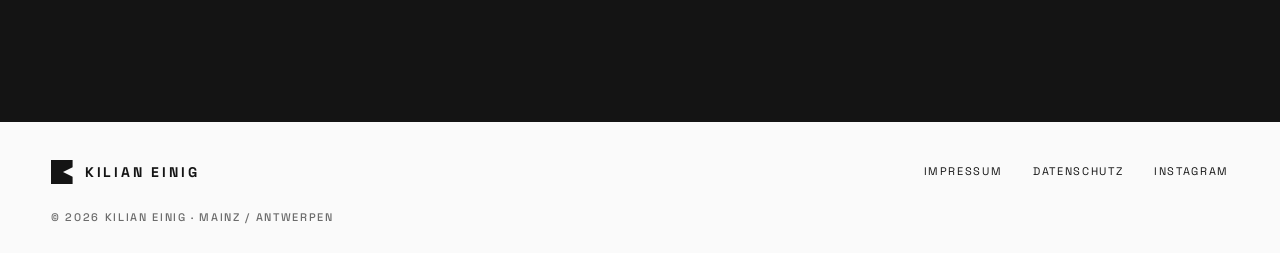
==== commit b4d82fe5: "Startseitenbilder: mittig mit runden Ecken auftauchen, dann nach links mit eckigen Ecken; Ueber mich" ====
--- a/index.html
+++ b/index.html
@@ -83,7 +83,7 @@
     <div class="about">
       <figure><img src="img/portrait.webp" alt="Porträt von Kilian Einig in Schwarzweiß" width="1600" height="1101" loading="lazy" decoding="async"></figure>
       <div class="about-copy">
-        <h3>Kilian Einig</h3>
+        <h3>Hi, ich bin Kilian.</h3>
         <div id="about-text"></div>
       </div>
     </div>
--- a/css/style.css
+++ b/css/style.css
@@ -107,7 +107,7 @@
 
 /* ---------- Projekte auf der Startseite: groß, eins nach dem anderen ---------- */
 .stack{display:flex;flex-direction:column;gap:clamp(72px,9vw,140px)}
-.big{display:block;text-decoration:none}
+.big{display:block;text-decoration:none;container-type:inline-size}
 .big-ph{position:relative;overflow:hidden;background:var(--surface);aspect-ratio:3 / 2;width:min(100%,calc(78svh * 1.5))}
 .big-ph img{width:100%;height:100%;transition:transform 900ms var(--ease)}
 .big:hover .big-ph img{transform:scale(1.03)}
@@ -238,7 +238,7 @@
 .kat-leaf{position:absolute;top:0;bottom:0;width:50%;transform-style:preserve-3d;z-index:4;pointer-events:none}
 .kat-leaf.fwd{left:50%;transform-origin:left center}
 .kat-leaf.bwd{left:0;transform-origin:right center}
-.kat-leaf .lf-face{position:absolute;inset:0;backface-visibility:hidden;overflow:hidden;background:var(--paper);box-shadow:0 16px 54px rgba(30,28,24,.22)}
+.kat-leaf .lf-face{position:absolute;inset:0;-webkit-backface-visibility:hidden;backface-visibility:hidden;overflow:hidden;background:var(--paper);box-shadow:0 16px 54px rgba(30,28,24,.22)}
 .kat-leaf .lf-back{transform:rotateY(180deg)}
 .kat-leaf .kp{position:absolute;inset:0}
 
@@ -376,11 +376,12 @@
   /* Auftakt startet erst, wenn Schrift und Seite bereit sind (html.ready), damit kein Bild ruckelt */
   .mark-wrap::before,.mark-wrap::after{animation:blendOpen 1700ms 150ms cubic-bezier(.65,0,.35,1) both;animation-play-state:paused}
   .hero-mark{animation:markSettle 2200ms 150ms cubic-bezier(.22,1,.36,1) both;animation-play-state:paused}
-  .hero .ln{animation:riseIn 1300ms cubic-bezier(.22,1,.36,1) both;animation-play-state:paused}
-  .hero .ln:nth-child(1){animation-delay:1150ms}
-  .hero .ln:nth-child(2){animation-delay:1280ms}
-  .hero .ln:nth-child(3){animation-delay:1410ms}
-  .ready .mark-wrap::before,.ready .mark-wrap::after,.ready .hero-mark,.ready .hero .ln{animation-play-state:running}
+  .hero .ln{animation:riseIn 1100ms cubic-bezier(.22,1,.36,1) both;animation-play-state:paused}
+  .hero .ln:nth-child(2){animation-delay:1150ms}
+  .hero .ln:nth-child(3){animation-delay:1240ms}
+  .hero .ln:nth-child(4){animation-delay:1330ms}
+  .hero-sub{animation:riseIn 900ms 1450ms cubic-bezier(.22,1,.36,1) both;animation-play-state:paused}
+  .ready .mark-wrap::before,.ready .mark-wrap::after,.ready .hero-mark,.ready .hero .ln,.ready .hero-sub{animation-play-state:running}
   .pp-title>span{animation:lineUp 900ms 150ms var(--ease) both}
   .pp-kurz,.pp-head .back{animation:riseIn 700ms 400ms var(--ease) both}
   .konfig{animation:clipUp 1100ms 300ms var(--ease) both}
@@ -389,17 +390,20 @@
   img.ld{opacity:0}
   .pp-hero img{transition:opacity 1100ms ease,scale 2000ms cubic-bezier(.22,1,.36,1)}
   .pp-hero img.ld{opacity:0;scale:1.06}
-  body{animation:fadeIn 700ms ease backwards}
-  html.leaving body{opacity:0;transition:opacity 380ms ease}
 
   .anim .rv{opacity:0;transition:opacity 700ms ease;transition-delay:var(--d,0ms)}
   .anim .work.rv{transform:scale(.92);transition:opacity 450ms ease,transform 650ms var(--ease);transition-delay:var(--d,0ms)}
   .anim .work.rv.in{transform:none}
   .anim .rv.in{opacity:1}
   .anim .felder .rv,.anim .pp-body.rv,.anim .next.rv{transform:translateY(20px);transition:opacity 700ms ease,transform 800ms var(--ease);transition-delay:var(--d,0ms)}
-  .anim .tile.rv,.anim .big.rv,.anim .gal .rv{transform:translateY(40px);transition:opacity 1100ms ease,transform 1500ms cubic-bezier(.22,1,.36,1);transition-delay:var(--d,0ms)}
-  .anim .big.rv img,.anim .tile.rv img,.anim .gal .rv img{scale:1.08;transition:opacity 900ms ease,scale 2000ms cubic-bezier(.22,1,.36,1),transform 900ms var(--ease);transition-delay:var(--d,0ms)}
-  .anim .big.rv.in img,.anim .tile.rv.in img,.anim .gal .rv.in img{scale:1}
+  .anim .tile.rv,.anim .gal .rv{transform:translateY(40px);transition:opacity 1100ms ease,transform 1500ms cubic-bezier(.22,1,.36,1);transition-delay:var(--d,0ms)}
+  .anim .tile.rv img,.anim .gal .rv img{scale:1.08;transition:opacity 900ms ease,scale 2000ms cubic-bezier(.22,1,.36,1),transform 900ms var(--ease);transition-delay:var(--d,0ms)}
+  .anim .tile.rv.in img,.anim .gal .rv.in img{scale:1}
+  /* Startseitenbilder: mittig mit runden Ecken auftauchen, dann flüssig nach links an
+     ihren Platz und von runden zu eckigen Ecken */
+  .anim .big.rv{transform:translateY(30px);transition:opacity 900ms ease,transform 1100ms cubic-bezier(.22,1,.36,1);transition-delay:var(--d,0ms)}
+  .anim .big.rv .big-ph{transform:translateX(calc((100cqw - 100%) / 2));border-radius:clamp(16px,3cqw,38px);transition:transform 1300ms cubic-bezier(.22,1,.36,1),border-radius 1300ms cubic-bezier(.22,1,.36,1);transition-delay:calc(var(--d,0ms) + 90ms)}
+  .anim .big.rv.in .big-ph{transform:none;border-radius:0}
   .anim .felder .rv.in,.anim .tile.rv.in,.anim .big.rv.in,.anim .pp-body.rv.in,.anim .gal .rv.in,.anim .next.rv.in{transform:none}
   .anim .contact h2 .w{clip-path:inset(0 100% 0 0);transition:clip-path 600ms var(--ease);transition-delay:var(--d,0ms)}
   .anim .contact h2.in .w{clip-path:inset(0 0 0 0)}
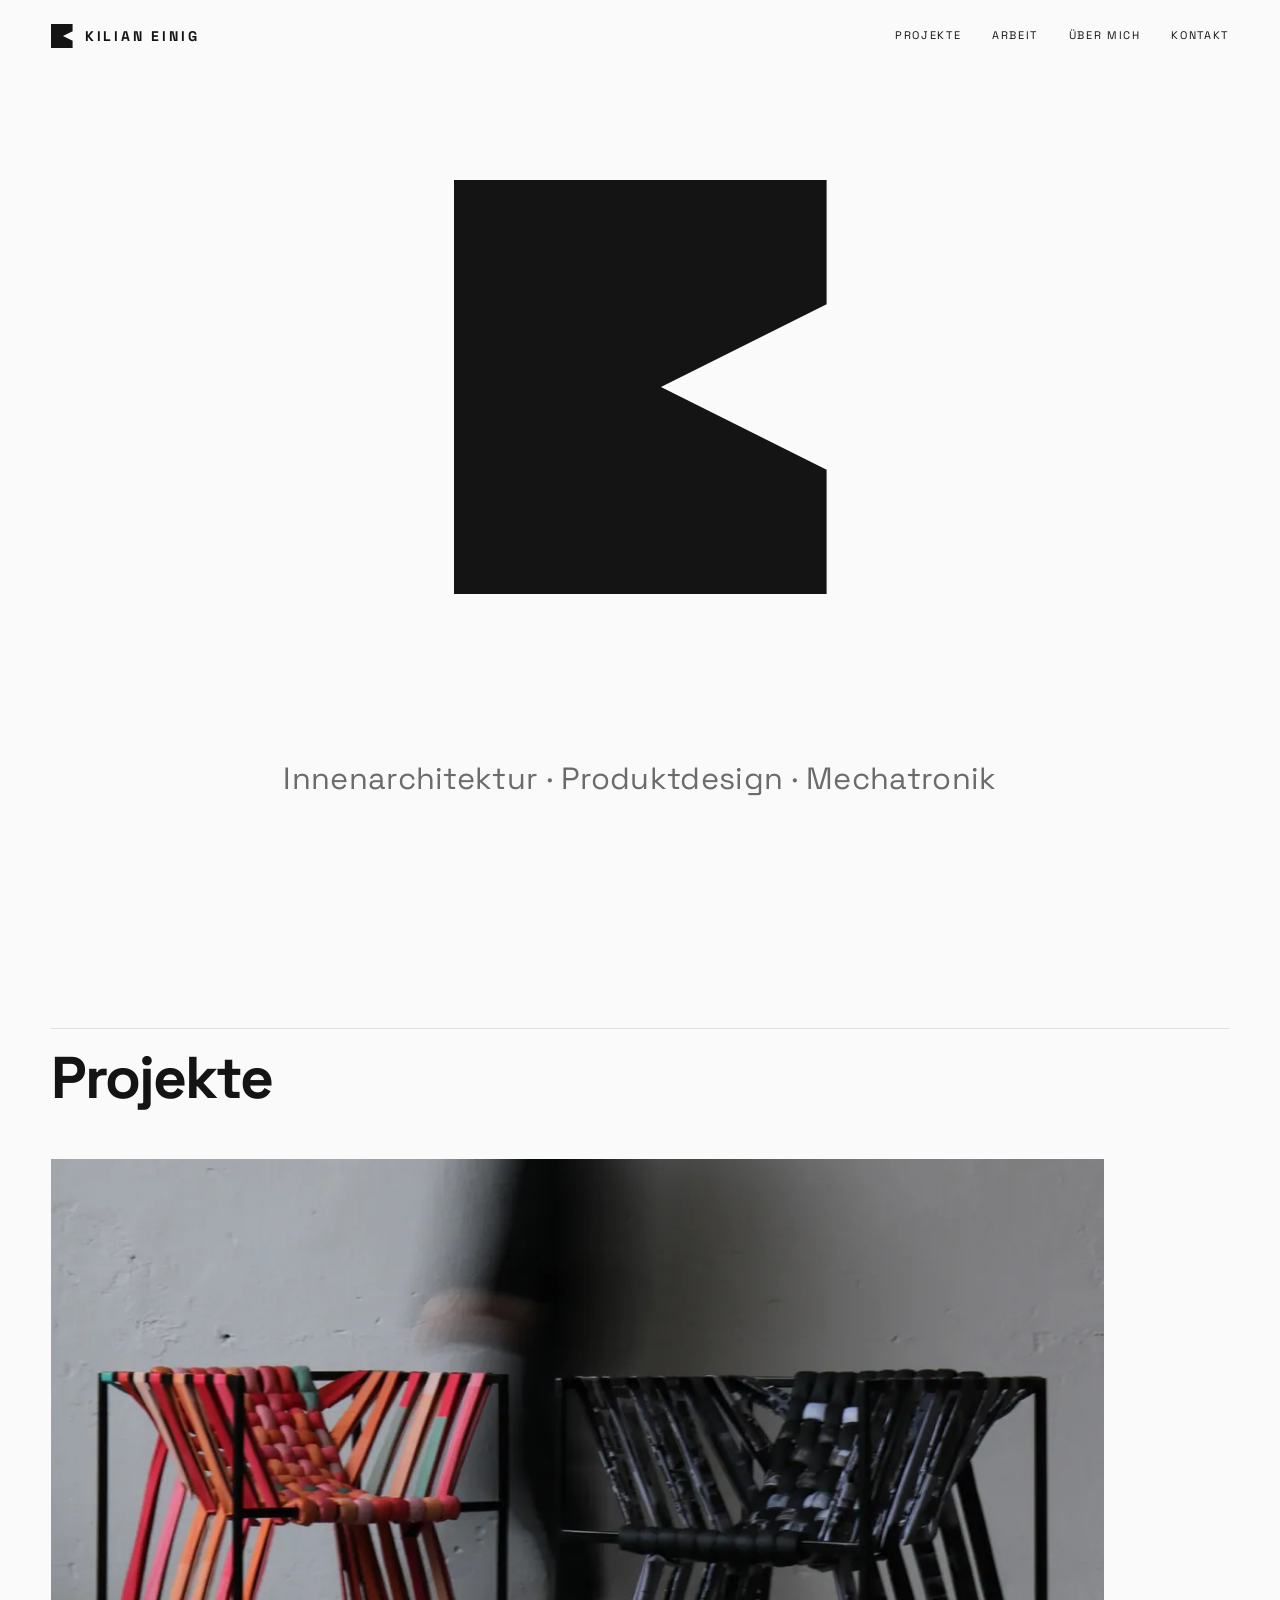
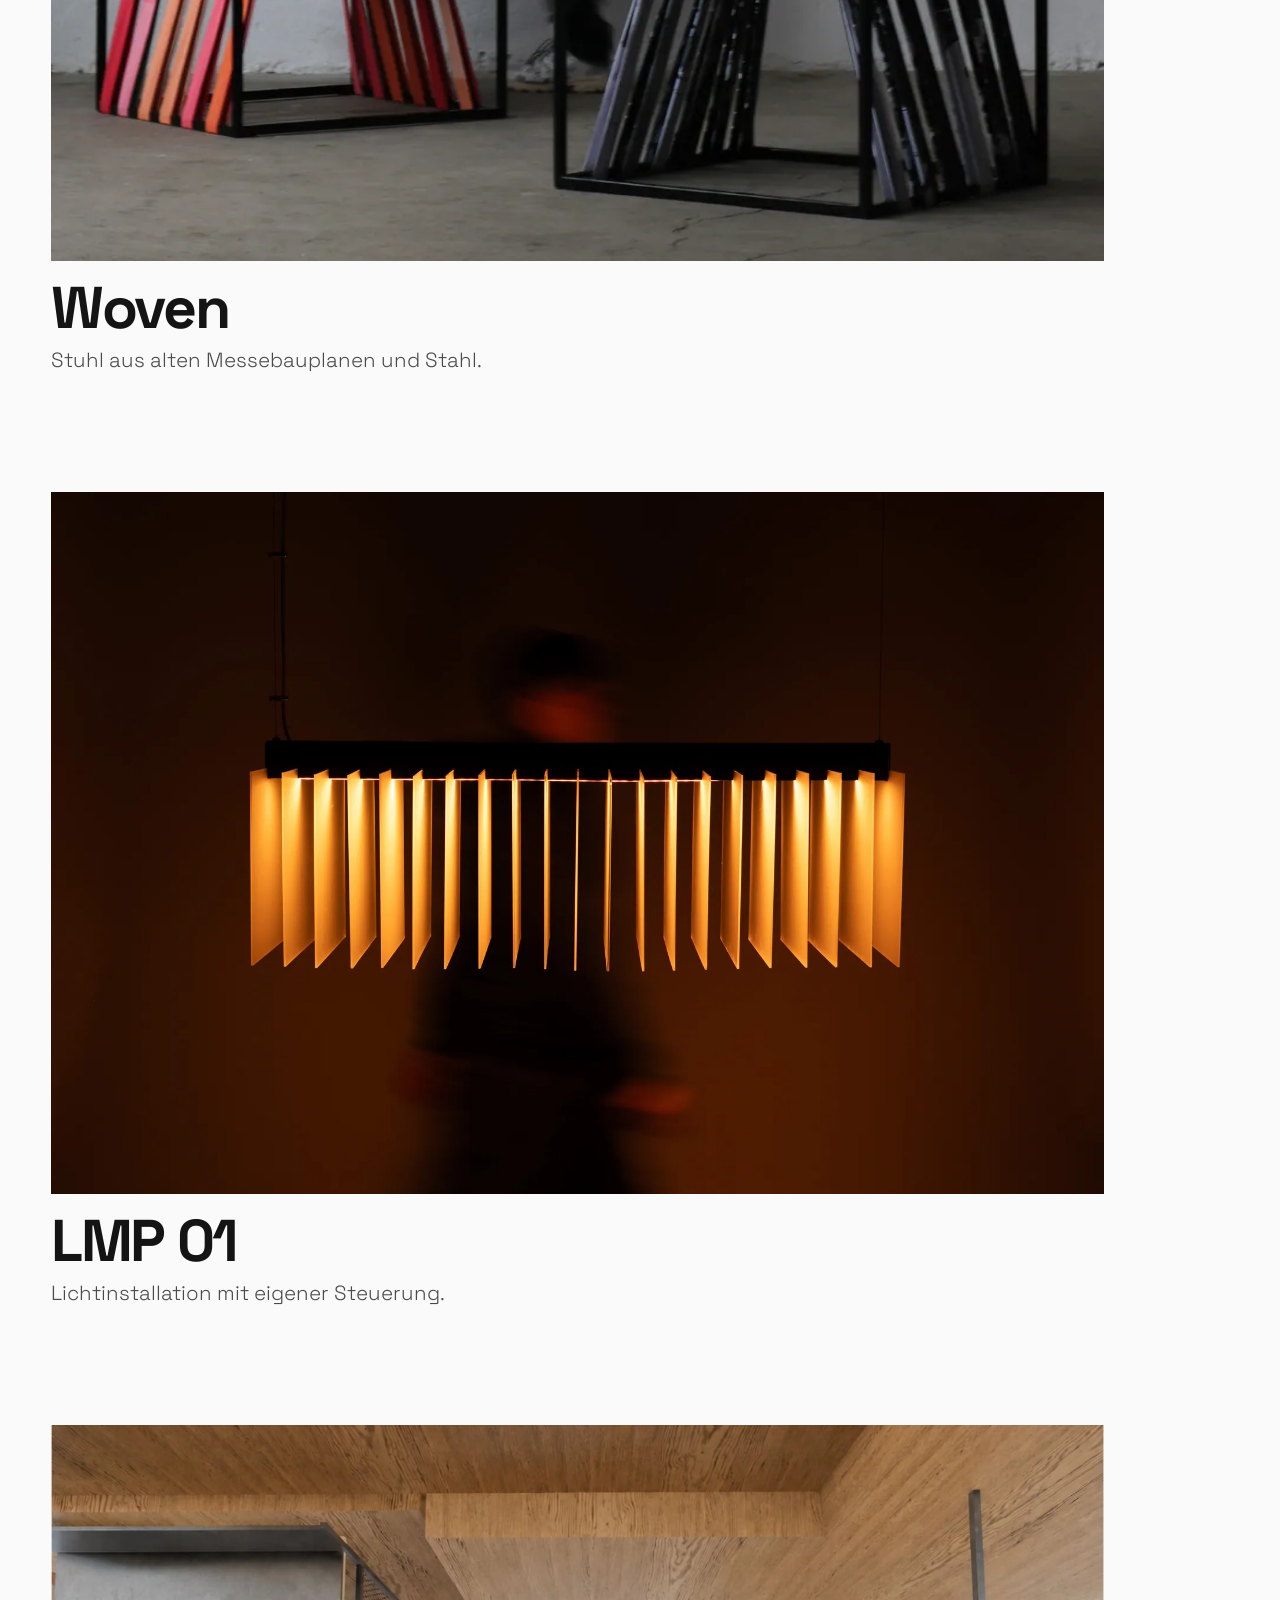
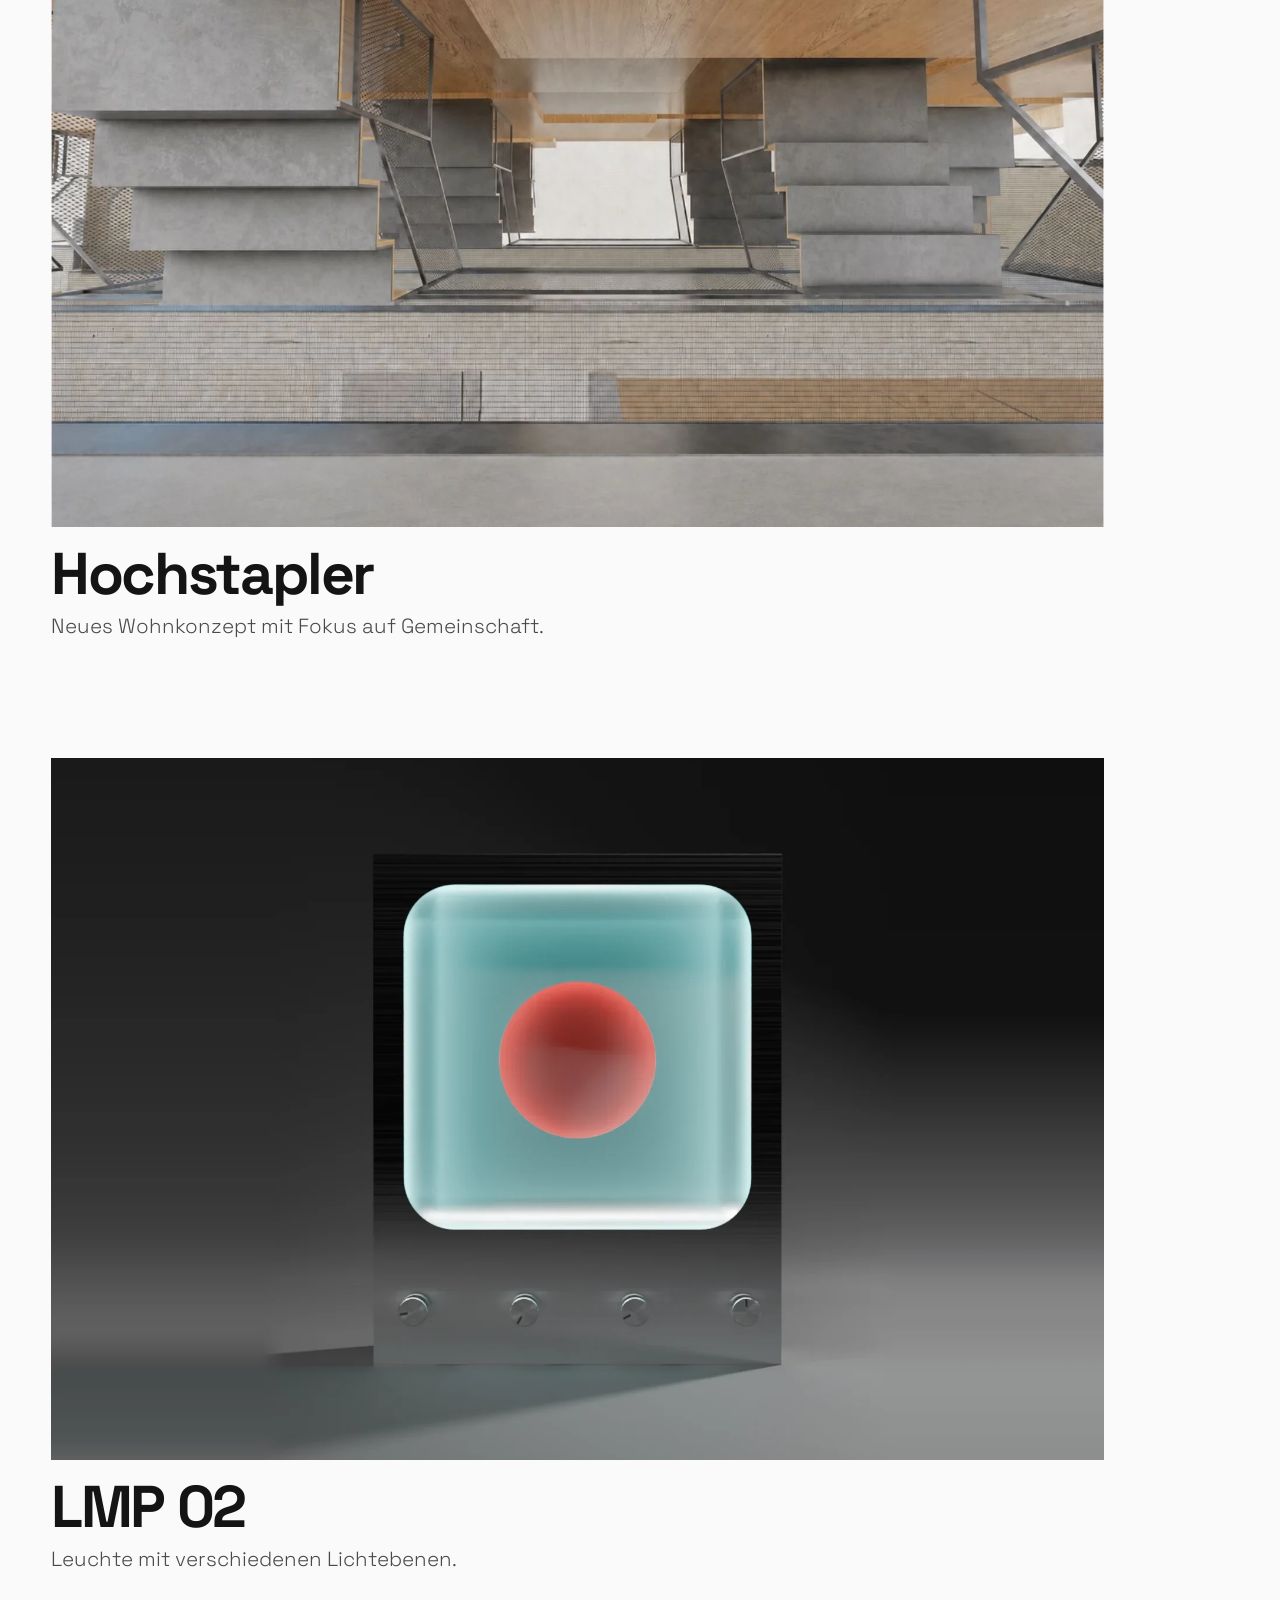
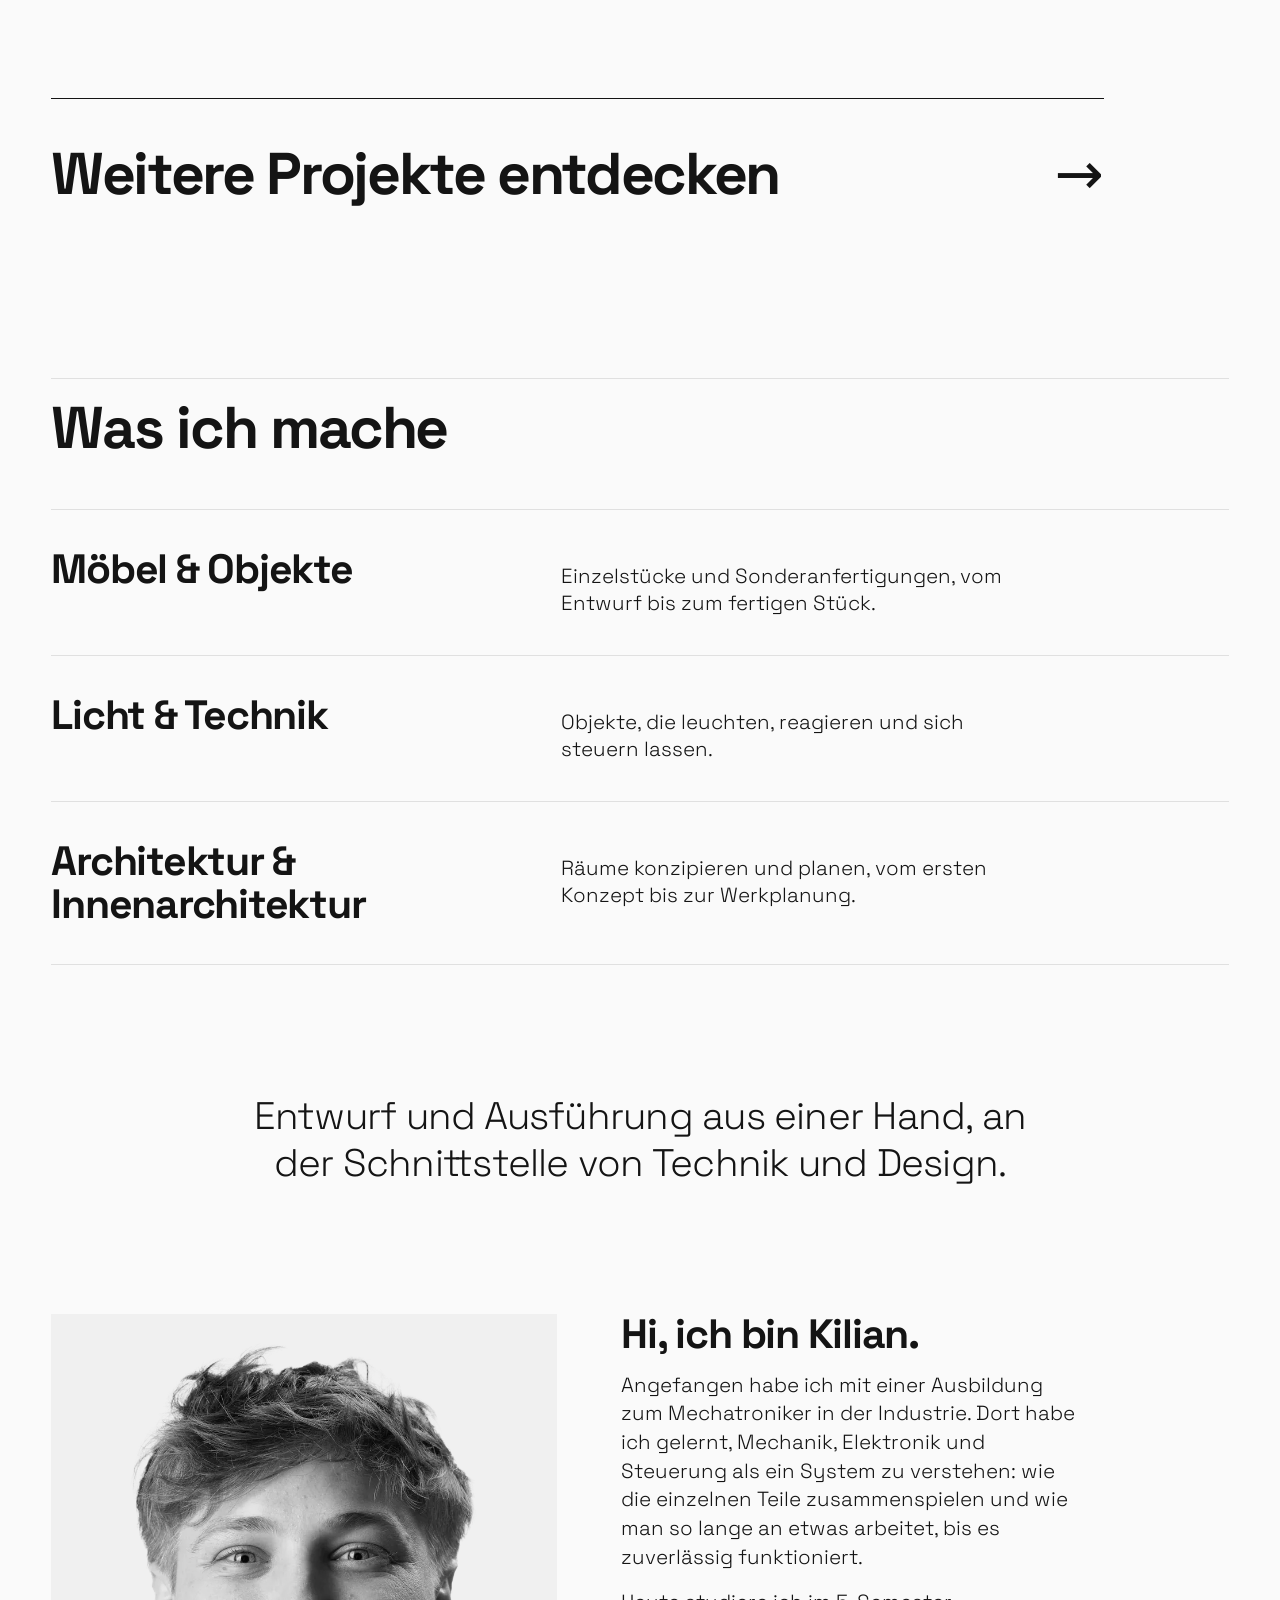
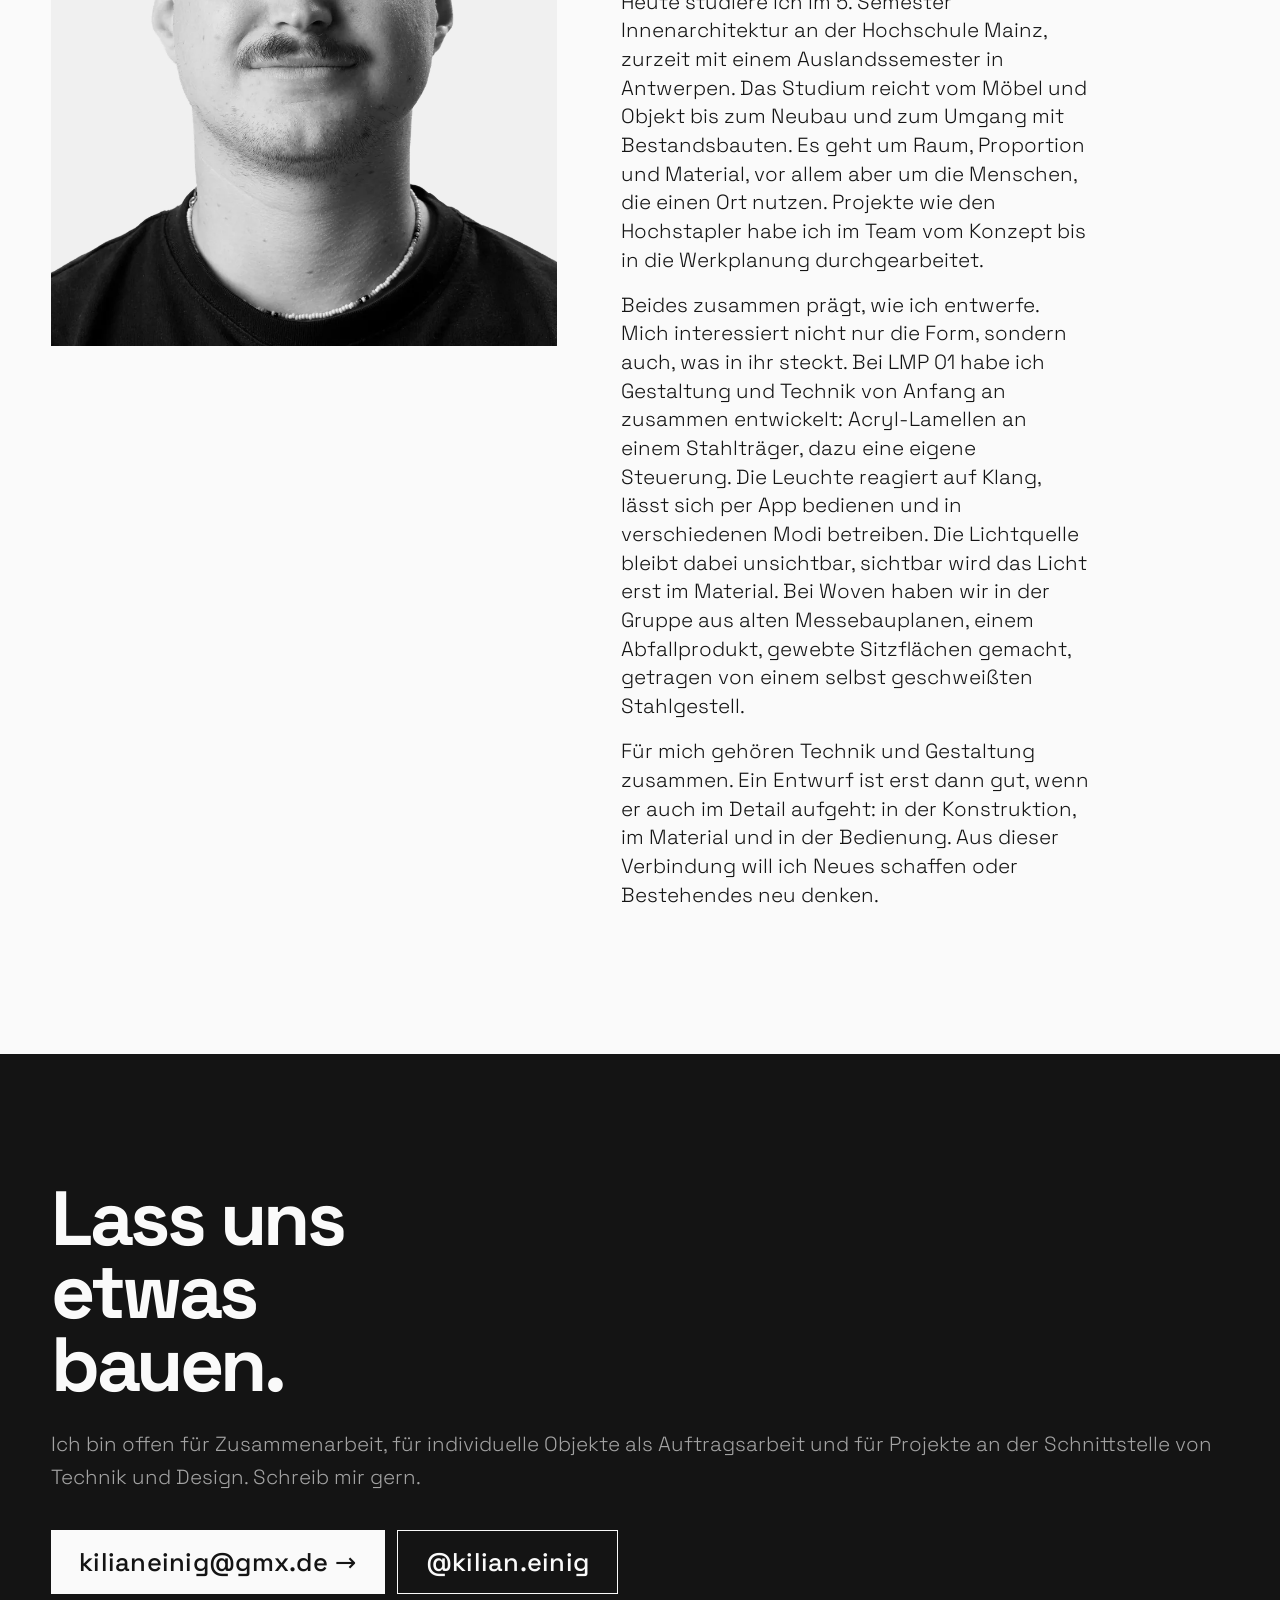
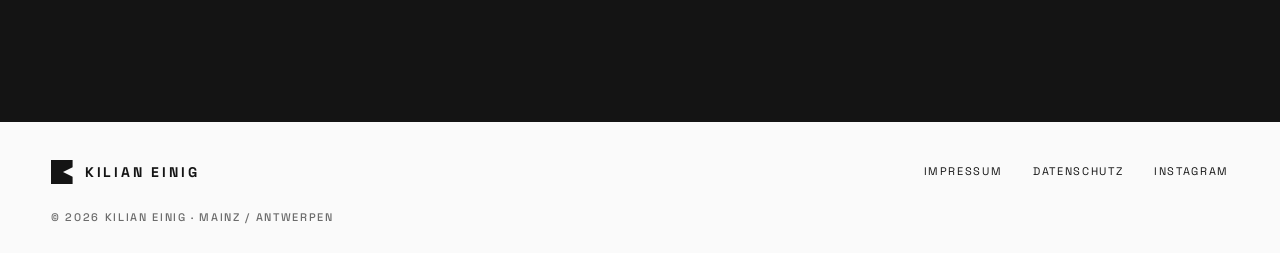
==== commit 69904ab5: "Auftakt: 'Form. Licht. Raum.' entfernt, nur noch 'Innenarchitektur · Produktdesign · Mechatronik' Co" ====
--- a/index.html
+++ b/index.html
@@ -12,7 +12,14 @@
 <meta property="og:url" content="https://kilianeinig.de/">
 <meta property="og:site_name" content="Kilian Einig">
 <meta property="og:description" content="Möbel, Leuchten und Räume, vom Entwurf bis ins Detail.">
-<meta property="og:image" content="https://kilianeinig.de/img/woven-detail.webp">
+<meta property="og:image" content="https://kilianeinig.de/img/og-cover.jpg">
+<meta property="og:image:width" content="1200">
+<meta property="og:image:height" content="630">
+<meta property="og:image:type" content="image/jpeg">
+<meta name="twitter:card" content="summary_large_image">
+<meta name="twitter:title" content="Kilian Einig – Innenarchitektur, Produktdesign & Mechatronik">
+<meta name="twitter:description" content="Möbel, Leuchten und Räume, vom Entwurf bis ins Detail.">
+<meta name="twitter:image" content="https://kilianeinig.de/img/og-cover.jpg">
 <meta property="og:locale" content="de_DE">
 <meta name="theme-color" content="#FAFAFA">
 <meta name="google-site-verification" content="kuIJzWjY-RuJxqAMOksRUJtV9woZFyFK2RjqSHTH9n8">
@@ -33,7 +40,7 @@
 ]}
 </script>
 <link rel="stylesheet" href="css/style.css">
-<noscript><style>.mark-wrap::before,.mark-wrap::after{display:none}</style></noscript>
+
 </head>
 <body data-page="home">
 <a class="skip" href="#main">Zum Inhalt springen</a>
@@ -58,8 +65,7 @@
     </div>
     <div class="wrap hero-body">
       <div class="hero-copy">
-        <h1 id="h-hero"><span class="vh">Kilian Einig – </span><span class="ln">Form.</span><span class="ln">Licht.</span><span class="ln">Raum.</span></h1>
-        <p class="hero-sub">Innenarchitektur · Produktdesign · Mechatronik</p>
+        <h1 id="h-hero"><span class="vh">Kilian Einig – </span>Innenarchitektur · Produktdesign · Mechatronik</h1>
       </div>
     </div>
   </section>
--- a/css/style.css
+++ b/css/style.css
@@ -69,25 +69,18 @@
 .hero-mark{display:block;height:clamp(150px,46svh,440px);width:auto;fill:var(--ink)}
 /* Zwei Blenden in Papierfarbe geben das Logo von der Mitte aus frei (nur transform, läuft flüssig) */
 .mark-wrap{position:relative;display:block}
-.mark-wrap::before,.mark-wrap::after{content:"";position:absolute;z-index:1;left:-8%;right:-8%;height:calc(58% + 2px);background:var(--paper);transform:scaleY(0);will-change:transform}
-.mark-wrap::before{top:-8%;transform-origin:50% 0}
-.mark-wrap::after{bottom:-8%;transform-origin:50% 100%}
 .hero-pause{position:absolute;z-index:2;right:max(var(--gutter),env(safe-area-inset-right,0px));bottom:16px;min-height:44px;padding:0 14px;border:1px solid var(--ink);background:var(--paper);cursor:pointer}
 .hero-pause:hover{background:var(--ink);color:var(--paper)}
 @keyframes settle{from{transform:scale(1.06)}}
 .hero-body{display:flex;align-items:center;justify-content:center;text-align:center;gap:24px;padding-top:clamp(16px,2vw,24px);padding-bottom:clamp(28px,4vw,56px);width:100%}
 .hero-copy{min-width:0;width:100%;display:block;text-align:center}
 .hero .label{margin:0}
-.hero h1{margin:14px 0 0;font-size:clamp(56px,7.4vw,128px);font-weight:700;letter-spacing:-.045em;line-height:.9}
-.hero h1 .ln:last-child{margin-right:0}
-.hero-sub{margin:clamp(16px,2.2vw,28px) 0 0;font-weight:400;font-size:clamp(15px,1.5vw,21px);letter-spacing:.01em;color:var(--stone)}
-.hero h1 .ln{display:inline-block;margin-right:.22em}
+.hero h1{margin:clamp(20px,2.6vw,34px) 0 0;font-size:clamp(20px,2.4vw,34px);font-weight:400;letter-spacing:.01em;line-height:1.3;color:var(--stone)}
 .hero-cta{display:flex;flex-wrap:wrap;align-items:center;gap:16px 28px;margin-top:clamp(20px,2.4vw,32px)}
 @media (max-width:760px){
   .hero{min-height:0}
   .hero-img{flex:none;height:46svh;max-height:none}
   .hero-mark{height:min(30svh,64vw)}
-  .hero h1 .ln{display:block}
 }
 
 .btn{display:inline-flex;align-items:center;min-height:52px;padding:0 24px;background:var(--ink);color:var(--paper);text-decoration:none;font-weight:500;font-size:15px;letter-spacing:.01em;transition:background var(--t-ui),color var(--t-ui)}
@@ -207,6 +200,12 @@
 .steps p{margin:0;font-size:var(--fs-small);color:var(--graphite);max-width:36ch}
 @media (max-width:760px){.steps{grid-template-columns:1fr;gap:var(--space-m)}}
 
+/* Projektphasen (Entwurf / Ausführung): Überschrift, Text, dann die Galerie der Phase */
+.pp-phase{border-top:1px solid var(--ink);padding-top:clamp(28px,4vw,52px);margin-top:clamp(20px,4vw,48px)}
+.pp-phase-head{max-width:72ch;margin-bottom:clamp(28px,4vw,52px)}
+.pp-phase-head .label{display:block;margin-bottom:clamp(14px,1.6vw,22px);letter-spacing:.14em}
+.pp-phase-head .txt p{margin:0 0 .8em;max-width:62ch;font-weight:300;font-size:var(--fs-lead);line-height:1.4;color:var(--graphite)}
+.pp-phase-head .txt p:first-child{color:var(--ink)}
 .gal{display:grid;grid-template-columns:repeat(2,minmax(0,1fr));gap:24px;align-items:start;padding-bottom:var(--space-l)}
 .gal figure{margin:0;min-width:0}
 .gal figure.wide{grid-column:1 / -1}
@@ -374,14 +373,9 @@
    Seitenwechsel blendet über. Nichts davon bei reduzierter Bewegung. */
 @media (prefers-reduced-motion:no-preference){
   /* Auftakt startet erst, wenn Schrift und Seite bereit sind (html.ready), damit kein Bild ruckelt */
-  .mark-wrap::before,.mark-wrap::after{animation:blendOpen 1700ms 150ms cubic-bezier(.65,0,.35,1) both;animation-play-state:paused}
-  .hero-mark{animation:markSettle 2200ms 150ms cubic-bezier(.22,1,.36,1) both;animation-play-state:paused}
-  .hero .ln{animation:riseIn 1100ms cubic-bezier(.22,1,.36,1) both;animation-play-state:paused}
-  .hero .ln:nth-child(2){animation-delay:1150ms}
-  .hero .ln:nth-child(3){animation-delay:1240ms}
-  .hero .ln:nth-child(4){animation-delay:1330ms}
-  .hero-sub{animation:riseIn 900ms 1450ms cubic-bezier(.22,1,.36,1) both;animation-play-state:paused}
-  .ready .mark-wrap::before,.ready .mark-wrap::after,.ready .hero-mark,.ready .hero .ln,.ready .hero-sub{animation-play-state:running}
+  .hero-mark{transform-origin:50% 50%;animation:markIn 1500ms 150ms cubic-bezier(.22,1,.36,1) both;animation-play-state:paused}
+  .hero h1{animation:riseIn 1000ms 1150ms cubic-bezier(.22,1,.36,1) both;animation-play-state:paused}
+  .ready .hero-mark,.ready .hero h1{animation-play-state:running}
   .pp-title>span{animation:lineUp 900ms 150ms var(--ease) both}
   .pp-kurz,.pp-head .back{animation:riseIn 700ms 400ms var(--ease) both}
   .konfig{animation:clipUp 1100ms 300ms var(--ease) both}
@@ -396,20 +390,22 @@
   .anim .work.rv.in{transform:none}
   .anim .rv.in{opacity:1}
   .anim .felder .rv,.anim .pp-body.rv,.anim .next.rv{transform:translateY(20px);transition:opacity 700ms ease,transform 800ms var(--ease);transition-delay:var(--d,0ms)}
-  .anim .tile.rv,.anim .gal .rv{transform:translateY(40px);transition:opacity 1100ms ease,transform 1500ms cubic-bezier(.22,1,.36,1);transition-delay:var(--d,0ms)}
-  .anim .tile.rv img,.anim .gal .rv img{scale:1.08;transition:opacity 900ms ease,scale 2000ms cubic-bezier(.22,1,.36,1),transform 900ms var(--ease);transition-delay:var(--d,0ms)}
+  .anim .gal .rv{transform:translateY(40px);transition:opacity 1100ms ease,transform 1500ms cubic-bezier(.22,1,.36,1);transition-delay:var(--d,0ms)}
+  .anim .tile.rv{transform:translateY(64px) scale(.96);transition:opacity 1400ms ease,transform 1800ms cubic-bezier(.16,1,.3,1);transition-delay:var(--d,0ms)}
+  .anim .tile.rv.in{transform:none}
+  .anim .tile.rv img,.anim .gal .rv img{scale:1.1;transition:opacity 900ms ease,scale 2200ms cubic-bezier(.16,1,.3,1),transform 900ms var(--ease);transition-delay:var(--d,0ms)}
   .anim .tile.rv.in img,.anim .gal .rv.in img{scale:1}
   /* Startseitenbilder: mittig mit runden Ecken auftauchen, dann flüssig nach links an
      ihren Platz und von runden zu eckigen Ecken */
-  .anim .big.rv{transform:translateY(30px);transition:opacity 900ms ease,transform 1100ms cubic-bezier(.22,1,.36,1);transition-delay:var(--d,0ms)}
-  .anim .big.rv .big-ph{transform:translateX(calc((100cqw - 100%) / 2));border-radius:clamp(16px,3cqw,38px);transition:transform 1300ms cubic-bezier(.22,1,.36,1),border-radius 1300ms cubic-bezier(.22,1,.36,1);transition-delay:calc(var(--d,0ms) + 90ms)}
+  .anim .big.rv{transform:translateY(80px);transition:opacity 1300ms ease,transform 1900ms cubic-bezier(.16,1,.3,1);transition-delay:var(--d,0ms)}
+  .anim .big.rv.in{transform:none}
+  .anim .big.rv .big-ph{transform:translateX(calc((100cqw - 100%) / 2)) scale(.86);border-radius:clamp(28px,6cqw,72px);transition:transform 2200ms cubic-bezier(.16,1,.3,1),border-radius 2200ms cubic-bezier(.16,1,.3,1);transition-delay:calc(var(--d,0ms) + 140ms)}
   .anim .big.rv.in .big-ph{transform:none;border-radius:0}
   .anim .felder .rv.in,.anim .tile.rv.in,.anim .big.rv.in,.anim .pp-body.rv.in,.anim .gal .rv.in,.anim .next.rv.in{transform:none}
   .anim .contact h2 .w{clip-path:inset(0 100% 0 0);transition:clip-path 600ms var(--ease);transition-delay:var(--d,0ms)}
   .anim .contact h2.in .w{clip-path:inset(0 0 0 0)}
 }
-@keyframes blendOpen{from{transform:scaleY(1)}to{transform:scaleY(0)}}
-@keyframes markSettle{from{transform:scale(1.05)}}
+@keyframes markIn{from{opacity:0;transform:scale(.72)}60%{opacity:1}to{opacity:1;transform:scale(1)}}
 @keyframes riseIn{from{opacity:0;transform:translateY(24px)}}
 @keyframes lineUp{from{transform:translateY(105%)}}
 @keyframes fadeIn{from{opacity:0}}
